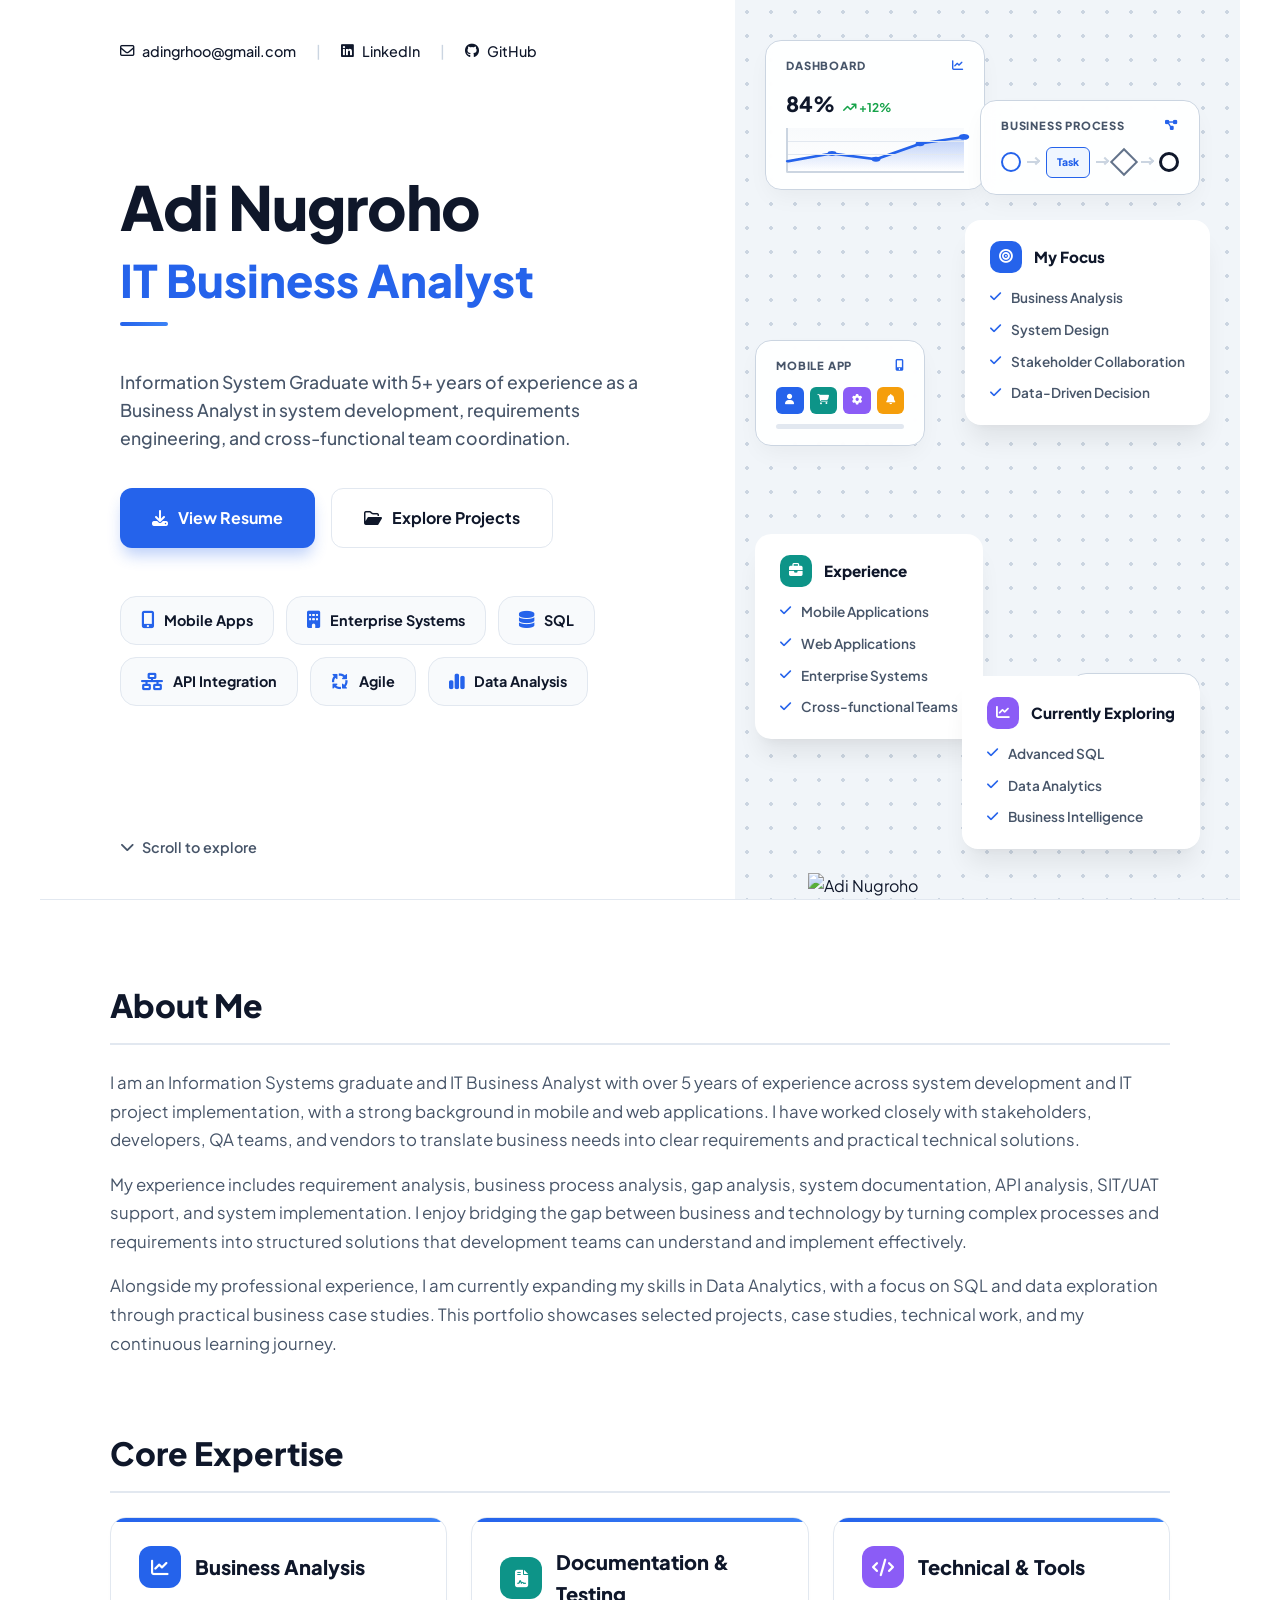
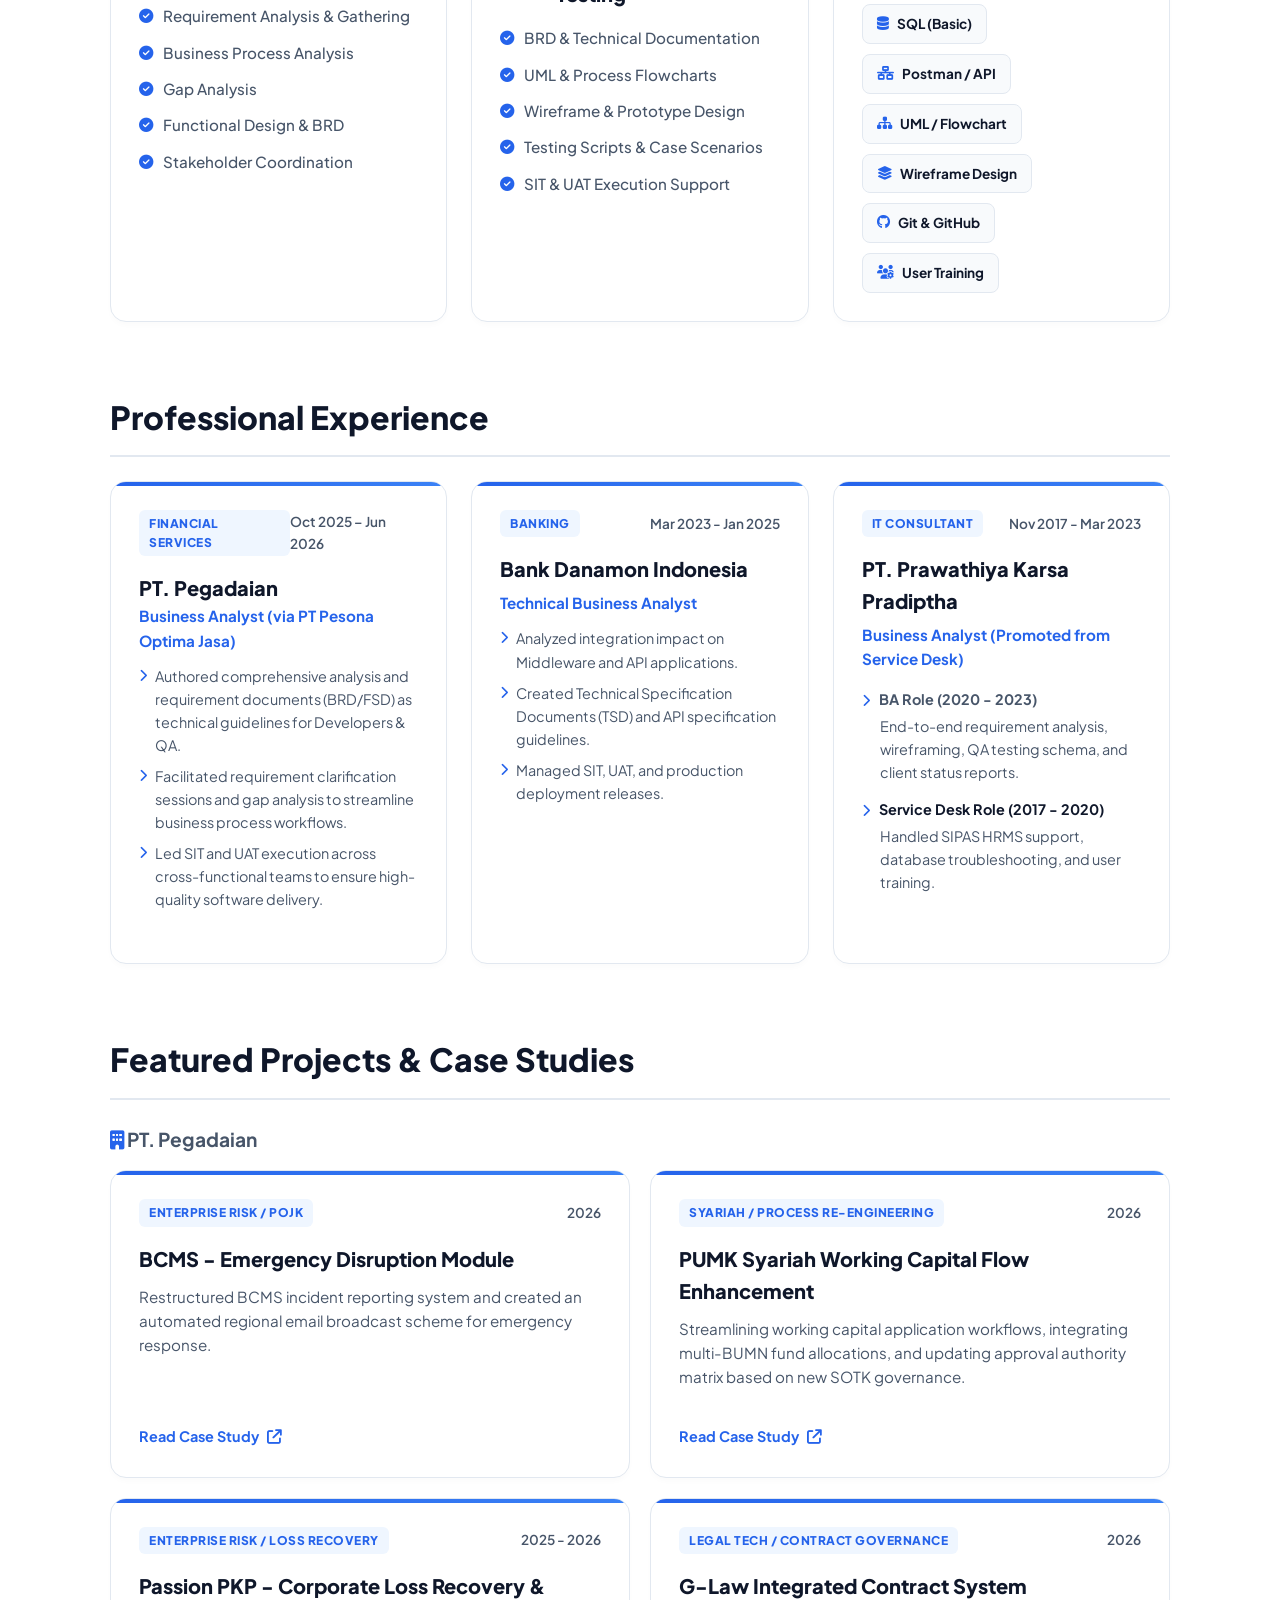
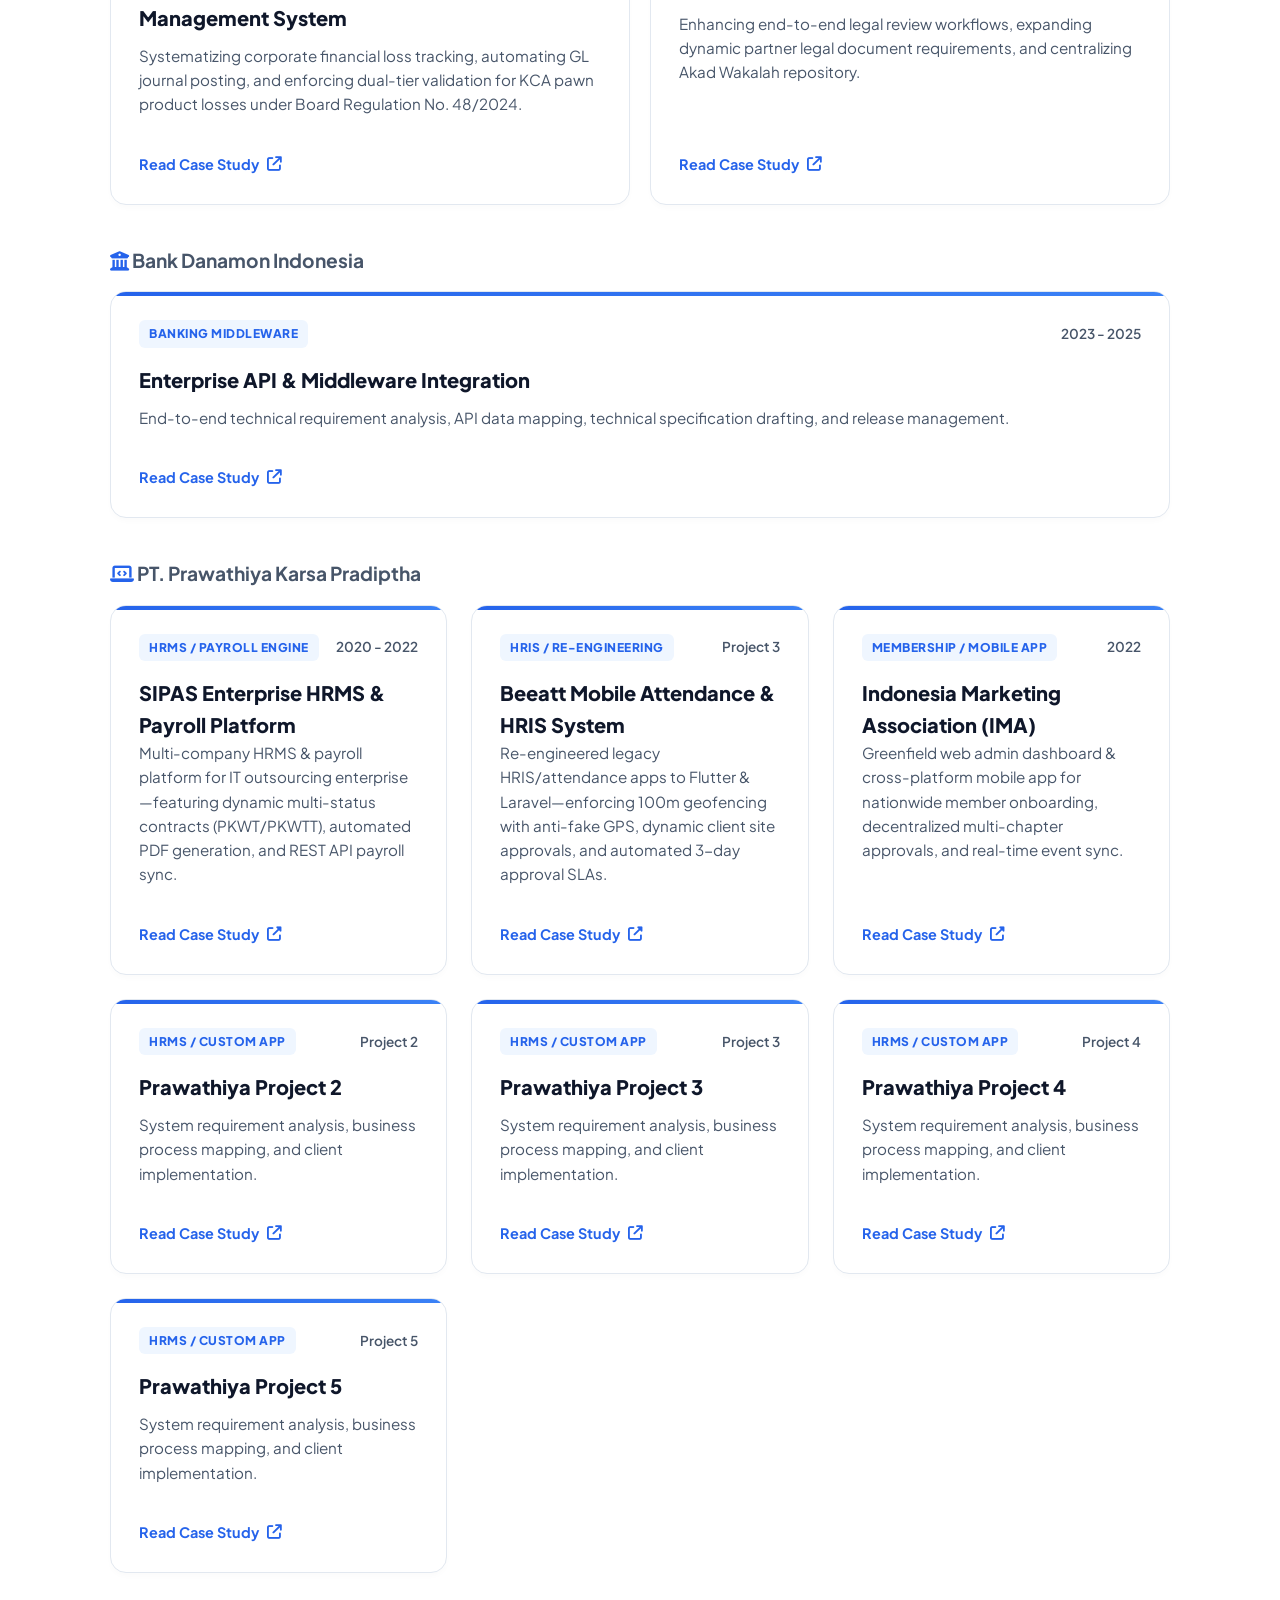
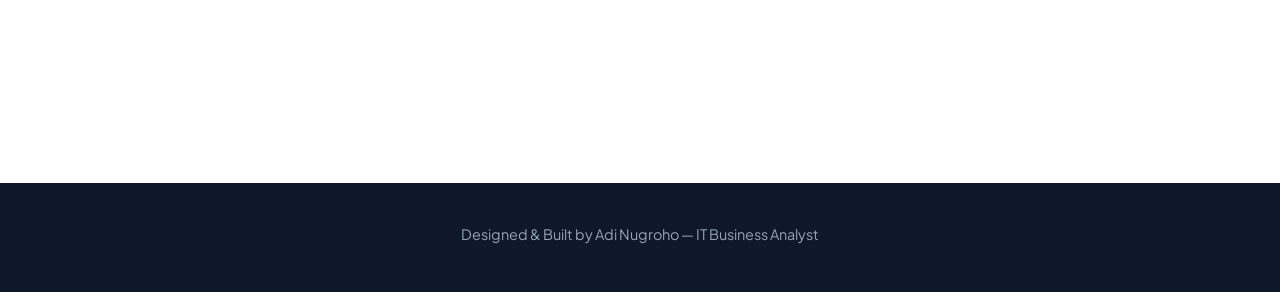
==== index.html @ fb9a923c "add project beatt, update tittle in project" ====
<!doctype html>
<html lang="en">
  <head>
    <meta charset="UTF-8" />
    <meta name="viewport" content="width=device-width, initial-scale=1.0" />
    <title>Adi Nugroho - IT Business Analyst Portfolio</title>

    <!-- Primary Meta Tags -->
    <meta name="title" content="Adi Nugroho - IT Business Analyst Portfolio" />
    <meta
      name="description"
      content="Information System Graduate with 5+ years of experience in system development, requirements engineering, API integration, and cross-functional team coordination."
    />

    <!-- Open Graph / WhatsApp / LinkedIn / Facebook -->
    <meta property="og:type" content="website" />
    <meta
      property="og:url"
      content="https://adingrhoo.github.io/adinugroho_portofolio/"
    />
    <meta
      property="og:title"
      content="Adi Nugroho - IT Business Analyst Portfolio"
    />
    <meta
      property="og:description"
      content="Explore my case studies in enterprise API integration, system requirements, and business process analysis."
    />
    <meta
      property="og:image"
      content="https://adingrhoo.github.io/adinugroho_portofolio/assets/img/banner/banner.jpg"
    />

    <!-- Twitter / X -->
    <meta property="twitter:card" content="summary_large_image" />
    <meta
      property="twitter:url"
      content="https://adingrhoo.github.io/adinugroho_portofolio/"
    />
    <meta
      property="twitter:title"
      content="Adi Nugroho - IT Business Analyst Portfolio"
    />
    <meta
      property="twitter:description"
      content="Explore my case studies in enterprise API integration, system requirements, and business process analysis."
    />
    <meta
      property="twitter:image"
      content="https://adingrhoo.github.io/adinugroho_portofolio/assets/img/banner/banner.jpg"
    />

    <!-- Google Fonts & Font Awesome -->
    <link rel="preconnect" href="https://fonts.googleapis.com" />
    <link rel="preconnect" href="https://fonts.gstatic.com" crossorigin />
    <link
      href="https://fonts.googleapis.com/css2?family=Plus+Jakarta+Sans:wght@400;500;600;700;800&display=swap"
      rel="stylesheet"
    />
    <link
      rel="stylesheet"
      href="https://cdnjs.cloudflare.com/ajax/libs/font-awesome/6.4.0/css/all.min.css"
    />

    <!-- PANGGIL FILE CSS TERPISAH -->
    <link rel="stylesheet" href="style.css" />
  </head>

  <body>
    <!-- HERO SECTION -->
    <section class="hero-section">
      <div class="hero-left">
        <div class="top-nav">
          <a href="mailto:adingrhoo@gmail.com"
            ><i class="fa-regular fa-envelope"></i> adingrhoo@gmail.com</a
          >
          <span class="divider">|</span>
          <a
            href="https://www.linkedin.com/in/adi-nugroho-b64b9316a/"
            target="_blank"
            rel="noopener noreferrer"
            ><i class="fa-brands fa-linkedin"></i> LinkedIn</a
          >
          <span class="divider">|</span>
          <a
            href="https://github.com/adingrhoo"
            target="_blank"
            rel="noopener noreferrer"
            ><i class="fa-brands fa-github"></i> GitHub</a
          >
        </div>

        <div class="hero-content">
          <h1 class="main-title">Adi Nugroho</h1>
          <div class="sub-title">IT Business Analyst</div>
          <p class="description">
            Information System Graduate with 5+ years of experience as a
            Business Analyst in system development, requirements engineering,
            and cross-functional team coordination.
          </p>

          <div class="cta-buttons">
            <a href="#" class="btn btn-primary"
              ><i class="fa-solid fa-download"></i> View Resume</a
            >
            <a href="#projects" class="btn btn-secondary"
              ><i class="fa-regular fa-folder-open"></i> Explore Projects</a
            >
          </div>

          <div class="skills-list">
            <div class="skill-item">
              <i class="fa-solid fa-mobile-screen-button"></i> Mobile Apps
            </div>
            <div class="skill-item">
              <i class="fa-solid fa-building"></i> Enterprise Systems
            </div>
            <div class="skill-item">
              <i class="fa-solid fa-database"></i> SQL
            </div>
            <div class="skill-item">
              <i class="fa-solid fa-network-wired"></i> API Integration
            </div>
            <div class="skill-item">
              <i class="fa-solid fa-arrows-spin"></i> Agile
            </div>
            <div class="skill-item">
              <i class="fa-solid fa-chart-simple"></i> Data Analysis
            </div>
          </div>
        </div>

        <div class="scroll-down">
          <i class="fa-solid fa-chevron-down"></i> Scroll to explore
        </div>
      </div>

      <div class="hero-right">
        <div class="bg-vector vec-dashboard">
          <div class="vec-title">
            <span>DASHBOARD</span
            ><i class="fa-solid fa-chart-line" style="color: #2563eb"></i>
          </div>
          <div class="dash-trend-box">
            <div class="dash-metric">
              <span class="dash-num">84%</span
              ><span class="dash-growth"
                ><i class="fa-solid fa-arrow-trend-up"></i> +12%</span
              >
            </div>
            <div class="chart-container">
              <div class="chart-grid-line" style="top: 30%"></div>
              <div class="chart-grid-line" style="top: 60%"></div>
              <svg
                class="dash-svg-chart"
                viewBox="0 0 100 40"
                preserveAspectRatio="none"
              >
                <defs>
                  <linearGradient id="chartGrad" x1="0" y1="0" x2="0" y2="1">
                    <stop offset="0%" stop-color="#2563eb" stop-opacity="0.3" />
                    <stop
                      offset="100%"
                      stop-color="#2563eb"
                      stop-opacity="0.0"
                    />
                  </linearGradient>
                </defs>
                <polygon
                  points="0,40 0,30 25,22 50,28 75,12 100,5 100,40"
                  fill="url(#chartGrad)"
                />
                <polyline
                  points="0,30 25,22 50,28 75,12 100,5"
                  fill="none"
                  stroke="#2563eb"
                  stroke-width="2.5"
                  stroke-linecap="round"
                  stroke-linejoin="round"
                />
                <circle cx="25" cy="22" r="2.5" fill="#2563eb" />
                <circle cx="50" cy="28" r="2.5" fill="#2563eb" />
                <circle cx="75" cy="12" r="2.5" fill="#2563eb" />
                <circle cx="100" cy="5" r="3" fill="#2563eb" />
              </svg>
            </div>
          </div>
        </div>

        <div class="bg-vector vec-process">
          <div class="vec-title">
            <span>BUSINESS PROCESS</span
            ><i class="fa-solid fa-diagram-project" style="color: #2563eb"></i>
          </div>
          <div class="bpmn-diagram">
            <div class="bpmn-node bpmn-start"></div>
            <div class="bpmn-arrow"></div>
            <div class="bpmn-node bpmn-task">Task</div>
            <div class="bpmn-arrow"></div>
            <div class="bpmn-node bpmn-gateway"></div>
            <div class="bpmn-arrow"></div>
            <div class="bpmn-node bpmn-end"></div>
          </div>
        </div>

        <div class="bg-vector vec-mobile">
          <div class="vec-title">
            <span>MOBILE APP</span
            ><i
              class="fa-solid fa-mobile-screen-button"
              style="color: #2563eb"
            ></i>
          </div>
          <div class="mobile-interface">
            <div class="app-grid">
              <div class="app-icon-item bg-app-1">
                <i class="fa-solid fa-user"></i>
              </div>
              <div class="app-icon-item bg-app-2">
                <i class="fa-solid fa-cart-shopping"></i>
              </div>
              <div class="app-icon-item bg-app-3">
                <i class="fa-solid fa-gear"></i>
              </div>
              <div class="app-icon-item bg-app-4">
                <i class="fa-solid fa-bell"></i>
              </div>
            </div>
            <div class="mobile-bar-sim"></div>
          </div>
        </div>

        <div class="bg-vector vec-api">
          <div class="vec-title">
            <span>API</span
            ><i class="fa-solid fa-code" style="color: #2563eb"></i>
          </div>
          <code style="font-size: 0.75rem; font-weight: 700; color: #2563eb"
            >&#123; status: 200 &#125;</code
          >
        </div>

        <img src="profile-hero.png" alt="Adi Nugroho" class="character-img" />

        <div class="floating-card card-focus">
          <div class="card-title-box">
            <div class="card-icon icon-blue">
              <i class="fa-solid fa-bullseye"></i>
            </div>
            My Focus
          </div>
          <ul>
            <li><i class="fa-solid fa-check"></i> Business Analysis</li>
            <li><i class="fa-solid fa-check"></i> System Design</li>
            <li><i class="fa-solid fa-check"></i> Stakeholder Collaboration</li>
            <li><i class="fa-solid fa-check"></i> Data-Driven Decision</li>
          </ul>
        </div>

        <div class="floating-card card-experience">
          <div class="card-title-box">
            <div class="card-icon icon-teal">
              <i class="fa-solid fa-briefcase"></i>
            </div>
            Experience
          </div>
          <ul>
            <li><i class="fa-solid fa-check"></i> Mobile Applications</li>
            <li><i class="fa-solid fa-check"></i> Web Applications</li>
            <li><i class="fa-solid fa-check"></i> Enterprise Systems</li>
            <li><i class="fa-solid fa-check"></i> Cross-functional Teams</li>
          </ul>
        </div>

        <div class="floating-card card-exploring">
          <div class="card-title-box">
            <div class="card-icon icon-purple">
              <i class="fa-solid fa-chart-line"></i>
            </div>
            Currently Exploring
          </div>
          <ul>
            <li><i class="fa-solid fa-check"></i> Advanced SQL</li>
            <li><i class="fa-solid fa-check"></i> Data Analytics</li>
            <li><i class="fa-solid fa-check"></i> Business Intelligence</li>
          </ul>
        </div>
      </div>
    </section>

    <!-- CONTAINER KONTEN PORTOFOLIO -->
    <div class="container">
      <!-- 1. ABOUT ME -->
      <section id="about">
        <h2>About Me</h2>
        <p>
          I am an Information Systems graduate and IT Business Analyst with over
          5 years of experience across system development and IT project
          implementation, with a strong background in mobile and web
          applications. I have worked closely with stakeholders, developers, QA
          teams, and vendors to translate business needs into clear requirements
          and practical technical solutions.
        </p>
        <p>
          My experience includes requirement analysis, business process
          analysis, gap analysis, system documentation, API analysis, SIT/UAT
          support, and system implementation. I enjoy bridging the gap between
          business and technology by turning complex processes and requirements
          into structured solutions that development teams can understand and
          implement effectively.
        </p>
        <p>
          Alongside my professional experience, I am currently expanding my
          skills in Data Analytics, with a focus on SQL and data exploration
          through practical business case studies. This portfolio showcases
          selected projects, case studies, technical work, and my continuous
          learning journey.
        </p>
      </section>

      <!-- 2. CORE EXPERTISE -->
      <section>
        <h2>Core Expertise</h2>
        <div class="grid">
          <div class="accent-card">
            <div class="expertise-header">
              <div class="expertise-icon icon-blue">
                <i class="fa-solid fa-chart-line"></i>
              </div>
              <h3>Business Analysis</h3>
            </div>
            <ul class="expertise-list">
              <li>
                <i class="fa-solid fa-circle-check"></i> Requirement Analysis &
                Gathering
              </li>
              <li>
                <i class="fa-solid fa-circle-check"></i> Business Process
                Analysis
              </li>
              <li><i class="fa-solid fa-circle-check"></i> Gap Analysis</li>
              <li>
                <i class="fa-solid fa-circle-check"></i> Functional Design & BRD
              </li>
              <li>
                <i class="fa-solid fa-circle-check"></i> Stakeholder
                Coordination
              </li>
            </ul>
          </div>

          <div class="accent-card">
            <div class="expertise-header">
              <div class="expertise-icon icon-teal">
                <i class="fa-solid fa-file-contract"></i>
              </div>
              <h3>Documentation & Testing</h3>
            </div>
            <ul class="expertise-list">
              <li>
                <i class="fa-solid fa-circle-check"></i> BRD & Technical
                Documentation
              </li>
              <li>
                <i class="fa-solid fa-circle-check"></i> UML & Process
                Flowcharts
              </li>
              <li>
                <i class="fa-solid fa-circle-check"></i> Wireframe & Prototype
                Design
              </li>
              <li>
                <i class="fa-solid fa-circle-check"></i> Testing Scripts & Case
                Scenarios
              </li>
              <li>
                <i class="fa-solid fa-circle-check"></i> SIT & UAT Execution
                Support
              </li>
            </ul>
          </div>

          <div class="accent-card">
            <div class="expertise-header">
              <div class="expertise-icon icon-purple">
                <i class="fa-solid fa-code"></i>
              </div>
              <h3>Technical & Tools</h3>
            </div>
            <div class="tools-tags">
              <span class="tool-tag"
                ><i class="fa-solid fa-database"></i> SQL (Basic)</span
              >
              <span class="tool-tag"
                ><i class="fa-solid fa-network-wired"></i> Postman / API</span
              >
              <span class="tool-tag"
                ><i class="fa-solid fa-sitemap"></i> UML / Flowchart</span
              >
              <span class="tool-tag"
                ><i class="fa-solid fa-layer-group"></i> Wireframe Design</span
              >
              <span class="tool-tag"
                ><i class="fa-brands fa-github"></i> Git & GitHub</span
              >
              <span class="tool-tag"
                ><i class="fa-solid fa-users-gear"></i> User Training</span
              >
            </div>
          </div>
        </div>
      </section>

      <!-- 3. PROFESSIONAL EXPERIENCE -->
      <section>
        <h2>Professional Experience</h2>
        <div class="grid">
          <div class="accent-card">
            <div class="card-top">
              <span class="card-tag">Financial Services</span>
              <span class="card-year">Oct 2025 – Jun 2026</span>
            </div>
            <h3>PT. Pegadaian</h3>
            <p
              style="
                color: var(--primary-blue);
                font-weight: 700;
                margin-bottom: 12px;
              "
            >
              Business Analyst (via PT Pesona Optima Jasa)
            </p>
            <ul class="experience-bullets">
              <li>
                <i class="fas fa-chevron-right"></i> Authored comprehensive
                analysis and requirement documents (BRD/FSD) as technical
                guidelines for Developers & QA.
              </li>
              <li>
                <i class="fas fa-chevron-right"></i> Facilitated requirement
                clarification sessions and gap analysis to streamline business
                process workflows.
              </li>
              <li>
                <i class="fas fa-chevron-right"></i> Led SIT and UAT execution
                across cross-functional teams to ensure high-quality software
                delivery.
              </li>
            </ul>
          </div>

          <div class="accent-card">
            <div>
              <div class="card-top">
                <span class="card-tag">Banking</span>
                <span class="card-year">Mar 2023 - Jan 2025</span>
              </div>
              <h3 style="margin-bottom: 6px">Bank Danamon Indonesia</h3>
              <p
                style="
                  font-weight: 700;
                  color: var(--primary-blue);
                  margin-bottom: 12px;
                "
              >
                Technical Business Analyst
              </p>
              <ul class="experience-bullets">
                <li>
                  <i class="fa-solid fa-chevron-right"></i> Analyzed integration
                  impact on Middleware and API applications.
                </li>
                <li>
                  <i class="fa-solid fa-chevron-right"></i> Created Technical
                  Specification Documents (TSD) and API specification
                  guidelines.
                </li>
                <li>
                  <i class="fa-solid fa-chevron-right"></i> Managed SIT, UAT,
                  and production deployment releases.
                </li>
              </ul>
            </div>
          </div>

          <div class="accent-card">
            <div class="card-top">
              <span class="card-tag">IT Consultant</span>
              <span class="card-year">Nov 2017 - Mar 2023</span>
            </div>
            <h3 style="margin-bottom: 6px">PT. Prawathiya Karsa Pradiptha</h3>
            <p
              style="
                font-weight: 700;
                color: var(--primary-blue);
                margin-bottom: 16px;
              "
            >
              Business Analyst (Promoted from Service Desk)
            </p>

            <div style="display: flex; flex-direction: column; gap: 14px">
              <div>
                <p
                  style="
                    font-weight: 700;ß
                    color: var(--text-dark);
                    margin-bottom: 4px;
                    font-size: 0.9rem;
                  "
                >
                  <i
                    class="fa-solid fa-chevron-right"
                    style="
                      color: var(--primary-blue);
                      font-size: 0.8rem;
                      margin-right: 6px;
                    "
                  ></i>
                  BA Role (2020 - 2023)
                </p>
                <p
                  style="
                    font-size: 0.9rem;
                    color: var(--text-muted);
                    padding-left: 18px;
                    margin-bottom: 0;
                  "
                >
                  End-to-end requirement analysis, wireframing, QA testing
                  schema, and client status reports.
                </p>
              </div>

              <div>
                <p
                  style="
                    font-weight: 700;
                    color: var(--text-dark);
                    margin-bottom: 4px;
                    font-size: 0.9rem;
                  "
                >
                  <i
                    class="fa-solid fa-chevron-right"
                    style="
                      color: var(--primary-blue);
                      font-size: 0.8rem;
                      margin-right: 6px;
                    "
                  ></i>
                  Service Desk Role (2017 - 2020)
                </p>
                <p
                  style="
                    font-size: 0.9rem;
                    color: var(--text-muted);
                    padding-left: 18px;
                    margin-bottom: 0;
                  "
                >
                  Handled SIPAS HRMS support, database troubleshooting, and user
                  training.
                </p>
              </div>
            </div>
          </div>
        </div>
      </section>

      <!-- 4. FEATURED PROJECTS -->
      <section id="projects">
        <h2>Featured Projects & Case Studies</h2>
        <!-- PT PEGADAIAN -->
        <h3
          style="
            font-size: 1.2rem;
            color: var(--text-muted);
            margin-bottom: 16px;
            margin-top: 10px;
          "
        >
          <i
            class="fa-solid fa-building"
            style="color: var(--primary-blue)"
          ></i>
          PT. Pegadaian
        </h3>

        <div
          class="grid grid-2-col"
          style="
            display: grid;
            grid-template-columns: repeat(2, 1fr);
            gap: 20px;
            margin-bottom: 40px;
          "
        >
          <!-- Card 1: BCMS -->
          <div class="accent-card">
            <div>
              <div class="card-top">
                <span class="card-tag">Enterprise Risk / POJK</span>
                <span class="card-year">2026</span>
              </div>
              <h3 style="margin-bottom: 10px">
                BCMS - Emergency Disruption Module
              </h3>
              <p>
                Restructured BCMS incident reporting system and created an
                automated regional email broadcast scheme for emergency
                response.
              </p>
            </div>
            <a
              href="projects/pegadaian-bcms.html"
              target="_blank"
              rel="noopener noreferrer"
              class="card-link"
            >
              Read Case Study
              <i class="fa-solid fa-arrow-up-right-from-square"></i>
            </a>
          </div>

          <!-- Card 2: PUMK Syariah -->
          <div class="accent-card">
            <div>
              <div class="card-top">
                <span class="card-tag">Syariah / Process Re-Engineering</span>
                <span class="card-year">2026</span>
              </div>
              <h3 style="margin-bottom: 10px">
                PUMK Syariah Working Capital Flow Enhancement
              </h3>
              <p>
                Streamlining working capital application workflows, integrating
                multi-BUMN fund allocations, and updating approval authority
                matrix based on new SOTK governance.
              </p>
            </div>
            <a
              href="projects/pegadaian-pumk-syariah.html"
              target="_blank"
              rel="noopener noreferrer"
              class="card-link"
            >
              Read Case Study
              <i class="fa-solid fa-arrow-up-right-from-square"></i>
            </a>
          </div>

          <!-- Card 3: Passion PKP -->
          <div class="accent-card">
            <div>
              <div class="card-top">
                <span class="card-tag">Enterprise Risk / Loss Recovery</span>
                <span class="card-year">2025 - 2026</span>
              </div>
              <h3 style="margin-bottom: 10px">
                Passion PKP - Corporate Loss Recovery & Management System
              </h3>
              <p>
                Systematizing corporate financial loss tracking, automating GL
                journal posting, and enforcing dual-tier validation for KCA pawn
                product losses under Board Regulation No. 48/2024.
              </p>
            </div>
            <a
              href="projects/pegadaian-pkp.html"
              target="_blank"
              rel="noopener noreferrer"
              class="card-link"
            >
              Read Case Study
              <i class="fa-solid fa-arrow-up-right-from-square"></i>
            </a>
          </div>

          <!-- Card 4: G-Law Contract System -->
          <div class="accent-card">
            <div>
              <div class="card-top">
                <span class="card-tag">Legal Tech / Contract Governance</span>
                <span class="card-year">2026</span>
              </div>
              <h3 style="margin-bottom: 10px">
                G-Law Integrated Contract System
              </h3>
              <p>
                Enhancing end-to-end legal review workflows, expanding dynamic
                partner legal document requirements, and centralizing Akad
                Wakalah repository.
              </p>
            </div>
            <a
              href="projects/pegadaian-glaw.html"
              target="_blank"
              rel="noopener noreferrer"
              class="card-link"
            >
              Read Case Study
              <i class="fa-solid fa-arrow-up-right-from-square"></i>
            </a>
          </div>
        </div>

        <!-- BANK DANAMON -->
        <h3
          style="
            font-size: 1.2rem;
            color: var(--text-muted);
            margin-bottom: 16px;
          "
        >
          <i
            class="fa-solid fa-building-columns"
            style="color: var(--primary-blue)"
          ></i>
          Bank Danamon Indonesia
        </h3>
        <div class="grid" style="margin-bottom: 40px">
          <div class="accent-card">
            <div>
              <div class="card-top">
                <span class="card-tag">Banking Middleware</span>
                <span class="card-year">2023 - 2025</span>
              </div>
              <h3 style="margin-bottom: 10px">
                Enterprise API & Middleware Integration
              </h3>
              <p>
                End-to-end technical requirement analysis, API data mapping,
                technical specification drafting, and release management.
              </p>
            </div>
            <a
              href="projects/danamon-api-integration.html"
              target="_blank"
              rel="noopener noreferrer"
              class="card-link"
            >
              Read Case Study
              <i class="fa-solid fa-arrow-up-right-from-square"></i>
            </a>
          </div>
        </div>

        <!-- PT PRAWATHIYA KARSA PRADIPTHA -->
        <h3
          style="
            font-size: 1.2rem;
            color: var(--text-muted);
            margin-bottom: 16px;
          "
        >
          <i
            class="fa-solid fa-laptop-code"
            style="color: var(--primary-blue)"
          ></i>
          PT. Prawathiya Karsa Pradiptha
        </h3>
        <div class="grid">
          <!-- Project 2: SIPAS HRMS -->
          <div class="accent-card">
            <div class="card-top">
              <span class="card-tag">HRMS / PAYROLL ENGINE</span>
              <span class="card-year">2020 - 2022</span>
            </div>
            <h3>SIPAS Enterprise HRMS & Payroll Platform</h3>
            <p>
              Multi-company HRMS & payroll platform for IT outsourcing
              enterprise—featuring dynamic multi-status contracts (PKWT/PKWTT),
              automated PDF generation, and REST API payroll sync.
            </p>
            <a href="projects/prawathiya-sipas.html" class="card-link"
              >Read Case Study <i class="fas fa-external-link-alt"></i
            ></a>
          </div>

          <!-- Project 3: Beeatt HRIS -->
          <div class="accent-card">
            <div class="card-top">
              <span class="card-tag">HRIS / RE-ENGINEERING</span>
              <span class="card-year">Project 3</span>
            </div>
            <h3>Beeatt Mobile Attendance & HRIS System</h3>
            <p>
              Re-engineered legacy HRIS/attendance apps to Flutter &
              Laravel—enforcing 100m geofencing with anti-fake GPS, dynamic
              client site approvals, and automated 3-day approval SLAs.
            </p>
            <a href="projects/prawathiya-beeatt.html" class="card-link"
              >Read Case Study <i class="fas fa-external-link-alt"></i
            ></a>
          </div>

          <!-- Project 1: IMA -->
          <div class="accent-card">
            <div class="card-top">
              <span class="card-tag">MEMBERSHIP / MOBILE APP</span>
              <span class="card-year">2022</span>
            </div>
            <h3>Indonesia Marketing Association (IMA)</h3>
            <p>
              Greenfield web admin dashboard & cross-platform mobile app for
              nationwide member onboarding, decentralized multi-chapter
              approvals, and real-time event sync.
            </p>
            <a href="projects/prawathiya-ima.html" class="card-link"
              >Read Case Study <i class="fas fa-external-link-alt"></i
            ></a>
          </div>

          <div class="accent-card">
            <div>
              <div class="card-top">
                <span class="card-tag">HRMS / Custom App</span
                ><span class="card-year">Project 2</span>
              </div>
              <h3 style="margin-bottom: 10px">Prawathiya Project 2</h3>
              <p>
                System requirement analysis, business process mapping, and
                client implementation.
              </p>
            </div>
            <a
              href="projects/prawathiya-project-2.html"
              target="_blank"
              rel="noopener noreferrer"
              class="card-link"
              >Read Case Study
              <i class="fa-solid fa-arrow-up-right-from-square"></i
            ></a>
          </div>

          <div class="accent-card">
            <div>
              <div class="card-top">
                <span class="card-tag">HRMS / Custom App</span
                ><span class="card-year">Project 3</span>
              </div>
              <h3 style="margin-bottom: 10px">Prawathiya Project 3</h3>
              <p>
                System requirement analysis, business process mapping, and
                client implementation.
              </p>
            </div>
            <a
              href="projects/prawathiya-project-3.html"
              target="_blank"
              rel="noopener noreferrer"
              class="card-link"
              >Read Case Study
              <i class="fa-solid fa-arrow-up-right-from-square"></i
            ></a>
          </div>

          <div class="accent-card">
            <div>
              <div class="card-top">
                <span class="card-tag">HRMS / Custom App</span
                ><span class="card-year">Project 4</span>
              </div>
              <h3 style="margin-bottom: 10px">Prawathiya Project 4</h3>
              <p>
                System requirement analysis, business process mapping, and
                client implementation.
              </p>
            </div>
            <a
              href="projects/prawathiya-project-4.html"
              target="_blank"
              rel="noopener noreferrer"
              class="card-link"
              >Read Case Study
              <i class="fa-solid fa-arrow-up-right-from-square"></i
            ></a>
          </div>

          <div class="accent-card">
            <div>
              <div class="card-top">
                <span class="card-tag">HRMS / Custom App</span
                ><span class="card-year">Project 5</span>
              </div>
              <h3 style="margin-bottom: 10px">Prawathiya Project 5</h3>
              <p>
                System requirement analysis, business process mapping, and
                client implementation.
              </p>
            </div>
            <a
              href="projects/prawathiya-project-5.html"
              target="_blank"
              rel="noopener noreferrer"
              class="card-link"
              >Read Case Study
              <i class="fa-solid fa-arrow-up-right-from-square"></i
            ></a>
          </div>
        </div>
      </section>
    </div>

    <footer>
      <p>Designed & Built by Adi Nugroho — IT Business Analyst</p>
    </footer>
  </body>
</html>
---- style.css ----
/* ===========================
   RESET & GLOBAL VARIABLES
=========================== */
:root {
    --primary-blue: #2563eb;
    --hover-blue: #1d4ed8;
    --text-dark: #0f172a;
    --text-muted: #475569;
    --bg-light: #f8fafc;
    --badge-bg: #eff6ff;
    --border-color: #e2e8f0;
    --card-shadow: 0 20px 25px -5px rgba(0, 0, 0, 0.07), 0 8px 10px -6px rgba(0, 0, 0, 0.04);
    --gradient-accent: linear-gradient(90deg, #2563eb 0%, #3b82f6 100%);
}

* {
    box-sizing: border-box;
    margin: 0;
    padding: 0;
}

html, body {
    width: 100%;
    min-height: 100%;
    background-color: #ffffff;
    color: var(--text-dark);
    font-family: 'Plus Jakarta Sans', sans-serif;
    line-height: 1.6;
    overflow-x: hidden;
    overflow-y: auto;
}

/* HERO SECTION (Kunci Max-Width agar tidak melar di monitor besar) */
.hero-section {
    display: flex;
    min-height: 100vh;
    max-width: 1200px;
    margin: 0 auto;
    width: 100%;
    border-bottom: 1px solid var(--border-color);
    position: relative;
}

.hero-left {
    flex: 1.1;
    padding: 40px 60px 40px 80px;
    display: flex;
    flex-direction: column;
    justify-content: space-between;
}

.top-nav {
    display: flex;
    align-items: center;
    gap: 20px;
    font-size: 0.9rem;
    color: var(--text-muted);
    font-weight: 500;
}

.top-nav a {
    color: var(--text-dark);
    text-decoration: none;
    display: flex;
    align-items: center;
    gap: 8px;
    transition: color 0.2s;
}

.top-nav a:hover { color: var(--primary-blue); }
.top-nav .divider { color: #cbd5e1; }

.hero-content { max-width: 580px; margin: 40px 0; }

.role-badge {
    display: inline-flex;
    align-items: center;
    gap: 8px;
    background-color: var(--badge-bg);
    color: var(--primary-blue);
    padding: 8px 16px;
    border-radius: 999px;
    font-size: 0.75rem;
    font-weight: 800;
    letter-spacing: 0.8px;
    margin-bottom: 24px;
}

.role-badge .dot {
    width: 8px;
    height: 8px;
    background-color: var(--primary-blue);
    border-radius: 50%;
}

.main-title {
    font-size: 3.8rem;
    font-weight: 800;
    line-height: 1.1;
    color: var(--text-dark);
    letter-spacing: -1px;
    margin-bottom: 4px;
}

.sub-title {
    font-size: 2.8rem;
    font-weight: 800;
    color: var(--primary-blue);
    margin-bottom: 24px;
    position: relative;
    display: inline-block;
}

.sub-title::after {
    content: '';
    position: absolute;
    left: 0;
    bottom: -10px;
    width: 48px;
    height: 4px;
    background: var(--gradient-accent);
    border-radius: 2px;
}

.description {
    font-size: 1.1rem;
    color: var(--text-muted);
    line-height: 1.6;
    margin-top: 28px;
    margin-bottom: 36px;
    font-weight: 500;
}

.cta-buttons { display: flex; gap: 16px; margin-bottom: 48px; }

.btn {
    display: inline-flex;
    align-items: center;
    gap: 10px;
    padding: 16px 32px;
    border-radius: 12px;
    font-weight: 700;
    font-size: 1rem;
    text-decoration: none;
    transition: all 0.2s;
    cursor: pointer;
}

.btn-primary {
    background-color: var(--primary-blue);
    color: white;
    border: none;
    box-shadow: 0 10px 15px -3px rgba(37, 99, 235, 0.3);
}

.btn-primary:hover {
    background-color: var(--hover-blue);
    transform: translateY(-2px);
}

.btn-secondary {
    background-color: white;
    color: var(--text-dark);
    border: 1.5px solid var(--border-color);
}

.btn-secondary:hover {
    background-color: var(--bg-light);
    transform: translateY(-2px);
}

.skills-list { display: flex; gap: 12px; flex-wrap: wrap; }

.skill-item {
    display: flex;
    align-items: center;
    gap: 10px;
    background-color: var(--bg-light);
    border: 1px solid var(--border-color);
    padding: 12px 20px;
    border-radius: 16px;
    font-size: 0.9rem;
    font-weight: 700;
    color: var(--text-dark);
}

.skill-item i { color: var(--primary-blue); font-size: 1.1rem; }

.scroll-down {
    display: flex;
    align-items: center;
    gap: 8px;
    color: var(--text-muted);
    font-size: 0.9rem;
    font-weight: 600;
    margin-top: 20px;
}

/* HERO RIGHT VISUALS */
.hero-right {
    flex: 1;
    background-color: #f1f5f9;
    background-image: radial-gradient(#cbd5e1 2px, transparent 2px);
    background-size: 24px 24px;
    position: relative;
    display: flex;
    align-items: flex-end;
    justify-content: center;
    overflow: hidden;
    min-height: 550px;
}

.bg-vector {
    position: absolute;
    border: 1.5px solid #cbd5e1;
    background-color: rgba(255, 255, 255, 0.92);
    backdrop-filter: blur(8px);
    border-radius: 16px;
    padding: 16px 20px;
    color: #64748b;
    box-shadow: 0 10px 25px -5px rgba(0, 0, 0, 0.05);
    z-index: 1;
}

.vec-title {
    font-size: 0.7rem;
    font-weight: 800;
    letter-spacing: 0.8px;
    color: #475569;
    margin-bottom: 12px;
    text-transform: uppercase;
    display: flex;
    align-items: center;
    justify-content: space-between;
}

.vec-dashboard { top: 40px; left: 30px; width: 220px; }
.dash-trend-box { display: flex; flex-direction: column; gap: 8px; }
.dash-metric { display: flex; align-items: baseline; gap: 8px; }
.dash-num { font-size: 1.3rem; font-weight: 800; color: var(--text-dark); }
.dash-growth { font-size: 0.75rem; font-weight: 700; color: #16a34a; }

.chart-container {
    position: relative;
    width: 100%;
    height: 45px;
    background: linear-gradient(to bottom, #f8fafc, #ffffff);
    border-left: 2px solid #cbd5e1;
    border-bottom: 2px solid #cbd5e1;
    border-radius: 0 0 0 2px;
    padding-top: 4px;
}

.chart-grid-line {
    position: absolute;
    width: 100%;
    height: 1px;
    background-color: #e2e8f0;
}

.dash-svg-chart { width: 100%; height: 100%; overflow: visible; }

.vec-process { top: 100px; right: 40px; width: 220px; }
.bpmn-diagram { display: flex; align-items: center; justify-content: space-between; gap: 6px; margin-top: 4px; }
.bpmn-node { display: flex; align-items: center; justify-content: center; }
.bpmn-start { width: 20px; height: 20px; border-radius: 50%; border: 2px solid var(--primary-blue); background: #ffffff; }
.bpmn-task { padding: 6px 10px; background: var(--badge-bg); border: 1px solid var(--primary-blue); border-radius: 6px; font-size: 0.65rem; font-weight: 800; color: var(--primary-blue); }
.bpmn-gateway { width: 20px; height: 20px; background: #ffffff; border: 2px solid #64748b; transform: rotate(45deg); }
.bpmn-end { width: 20px; height: 20px; border-radius: 50%; border: 3.5px solid #0f172a; background: #ffffff; }
.bpmn-arrow { width: 12px; height: 2px; background: #cbd5e1; position: relative; }
.bpmn-arrow::after { content: ''; position: absolute; right: 0; top: -3px; border: solid #cbd5e1; border-width: 0 2px 2px 0; display: inline-block; padding: 2px; transform: rotate(-45deg); }

.vec-mobile { top: 340px; left: 20px; width: 170px; }
.mobile-interface { display: flex; flex-direction: column; gap: 10px; }
.app-grid { display: grid; grid-template-columns: repeat(4, 1fr); gap: 6px; }
.app-icon-item { aspect-ratio: 1; border-radius: 6px; display: flex; align-items: center; justify-content: center; font-size: 0.65rem; color: white; }
.bg-app-1 { background-color: #2563eb; }
.bg-app-2 { background-color: #0d9488; }
.bg-app-3 { background-color: #8b5cf6; }
.bg-app-4 { background-color: #f59e0b; }
.mobile-bar-sim { height: 5px; width: 100%; background: #e2e8f0; border-radius: 3px; }

.vec-api { bottom: 110px; right: 40px; width: 130px; }

.character-img {
    max-height: 80vh;
    max-width: 360px;
    width: 100%;
    height: auto;
    object-fit: contain;
    z-index: 2;
    position: relative;
    margin: 0 auto;
    display: block;
}

.floating-card {
    position: absolute;
    background: #ffffff;
    padding: 20px 24px;
    border-radius: 16px;
    box-shadow: var(--card-shadow);
    border: 1px solid rgba(255, 255, 255, 0.8);
    z-index: 3;
    min-width: 220px;
}

.card-title-box {
    display: flex;
    align-items: center;
    gap: 12px;
    margin-bottom: 14px;
    font-weight: 800;
    font-size: 0.95rem;
    color: var(--text-dark);
}

.card-icon {
    width: 32px;
    height: 32px;
    border-radius: 10px;
    display: flex;
    align-items: center;
    justify-content: center;
    color: white;
    font-size: 0.85rem;
}

.icon-blue { background-color: #2563eb; }
.icon-teal { background-color: #0d9488; }
.icon-purple { background-color: #8b5cf6; }

.floating-card ul { list-style: none; }
.floating-card ul li {
    font-size: 0.85rem;
    color: var(--text-muted);
    margin-bottom: 10px;
    display: flex;
    align-items: center;
    gap: 10px;
    font-weight: 600;
}
.floating-card ul li:last-child { margin-bottom: 0; }
.floating-card ul li i { color: var(--primary-blue); font-size: 0.8rem; }

.card-focus { top: 220px; right: 30px; }
.card-experience { bottom: 160px; left: 20px; }
.card-exploring { bottom: 50px; right: 40px; }

/* CONTAINER & CARDS */
.container {
    max-width: 1100px;
    margin: 0 auto;
    padding: 80px 20px;
}

section { margin-bottom: 70px; }
section h2 {
    font-size: 2rem;
    font-weight: 800;
    margin-bottom: 24px;
    color: var(--text-dark);
    border-bottom: 2px solid var(--border-color);
    padding-bottom: 12px;
}

#about p {
    color: var(--text-muted);
    margin-bottom: 16px;
    font-size: 1.05rem;
    line-height: 1.7;
}

.grid {
    display: grid;
    grid-template-columns: repeat(auto-fit, minmax(320px, 1fr));
    gap: 24px;
}

.accent-card {
    background-color: #ffffff;
    border-radius: 16px;
    padding: 28px;
    border: 1px solid var(--border-color);
    box-shadow: 0 4px 6px -1px rgba(0, 0, 0, 0.02);
    transition: transform 0.25s, box-shadow 0.25s, border-color 0.25s;
    position: relative;
    overflow: hidden;
    display: flex;
    flex-direction: column;
    justify-content: flex-start;
}

.accent-card::before {
    content: '';
    position: absolute;
    top: 0;
    left: 0;
    width: 100%;
    height: 4px;
    background: var(--gradient-accent);
}

.accent-card:hover {
    transform: translateY(-4px);
    box-shadow: var(--card-shadow);
    border-color: #cbd5e1;
}

.card-top {
    display: flex;
    align-items: center;
    justify-content: space-between;
    margin-bottom: 16px;
}

.card-tag {
    font-size: 0.75rem;
    font-weight: 800;
    color: var(--primary-blue);
    background-color: var(--badge-bg);
    padding: 4px 10px;
    border-radius: 6px;
    text-transform: uppercase;
    letter-spacing: 0.5px;
}

.card-year {
    font-size: 0.85rem;
    color: var(--text-muted);
    font-weight: 600;
}

.accent-card h3 {
    font-size: 1.25rem;
    font-weight: 800;
    color: var(--text-dark);
    margin-bottom: 0;
}

.accent-card p {
    color: var(--text-muted);
    font-size: 0.95rem;
    margin-bottom: 20px;
    line-height: 1.6;
}

.experience-bullets {
    list-style: none;
    padding: 0;
    margin-bottom: 16px;
}

.experience-bullets li {
    font-size: 0.9rem;
    color: var(--text-muted);
    margin-bottom: 8px;
    display: flex;
    align-items: flex-start;
    gap: 8px;
}

.experience-bullets li i {
    color: var(--primary-blue);
    font-size: 0.8rem;
    margin-top: 5px;
}

.card-link {
    display: inline-flex;
    align-items: center;
    gap: 8px;
    font-size: 0.9rem;
    font-weight: 700;
    color: var(--primary-blue);
    text-decoration: none;
    transition: gap 0.2s;
    margin-top: auto;
    padding-top: 16px;
}

.card-link:hover {
    gap: 12px;
    color: var(--hover-blue);
}

.expertise-header {
    display: flex;
    align-items: center;
    gap: 14px;
    margin-bottom: 16px;
}

.expertise-icon {
    width: 42px;
    height: 42px;
    border-radius: 12px;
    display: flex;
    align-items: center;
    justify-content: center;
    font-size: 1.1rem;
    color: white;
    flex-shrink: 0;
}

.expertise-list {
    list-style: none;
    padding-left: 0;
    margin: 0;
}

.expertise-list li {
    font-size: 0.95rem;
    color: var(--text-muted);
    margin-bottom: 12px;
    display: flex;
    align-items: center;
    gap: 10px;
    font-weight: 500;
}

.expertise-list li:last-child { margin-bottom: 0; }
.expertise-list li i { color: var(--primary-blue); font-size: 0.9rem; }

.tools-tags { display: flex; flex-wrap: wrap; gap: 10px; margin-top: 0px; }

.tool-tag {
    background-color: var(--bg-light);
    border: 1px solid var(--border-color);
    padding: 8px 14px;
    border-radius: 8px;
    font-size: 0.85rem;
    font-weight: 700;
    color: var(--text-dark);
    display: inline-flex;
    align-items: center;
    gap: 8px;
    transition: all 0.2s;
}

.tool-tag:hover {
    background-color: var(--badge-bg);
    color: var(--primary-blue);
    border-color: var(--primary-blue);
}

.tool-tag i { color: var(--primary-blue); }

footer {
    background-color: var(--text-dark);
    color: #94a3b8;
    text-align: center;
    padding: 40px 20px;
    margin-top: 60px;
    font-size: 0.9rem;
    width: 100%;
}

footer p { margin-bottom: 6px; }

/* ==========================================
   RESPONSIVE DESIGN (TABLET & MOBILE)
   ========================================== */

/* Tablet / iPad (< 1024px) */
@media (max-width: 1024px) {
    .hero-section {
        flex-direction: column !important;
        min-height: auto !important;
        padding: 32px 0 !important;
    }

    .hero-left {
        padding: 32px 24px !important;
        width: 100% !important;
    }

    .hero-right {
        width: 100% !important;
        min-height: auto !important;
        padding: 32px 24px !important;
        display: flex;
        flex-direction: column;
        align-items: center;
        gap: 20px;
    }

    /* Sembunyikan elemen vektor hiasan di HP/Tablet agar tidak mengacak layar */
    .hero-right .bg-vector {
        display: none !important;
    }

    .character-img {
        max-height: 280px !important;
        position: relative !important;
        z-index: 2;
    }

    /* Kartu melayang ditata vertikal di bawah foto */
    .floating-card {
        position: relative !important;
        top: auto !important;
        bottom: auto !important;
        left: auto !important;
        right: auto !important;
        width: 100% !important;
        max-width: 450px !important;
        margin: 0 !important;
    }
}

/* Mobile HP (< 768px) */
@media (max-width: 768px) {
    .top-nav {
        flex-wrap: wrap;
        gap: 8px 12px;
        font-size: 0.8rem;
    }

    .top-nav .divider {
        display: none;
    }

    .main-title {
        font-size: 2.8rem;
    }

    .sub-title {
        font-size: 2rem;
    }

    .cta-buttons {
        flex-direction: column;
        gap: 12px;
    }

    .btn {
        width: 100%;
        justify-content: center;
    }

    .skills-list {
        gap: 8px;
    }

    .skill-item {
        padding: 10px 14px;
        font-size: 0.85rem;
    }

    .container {
        padding: 40px 16px;
    }

    section h2 {
        font-size: 1.6rem;
    }
}
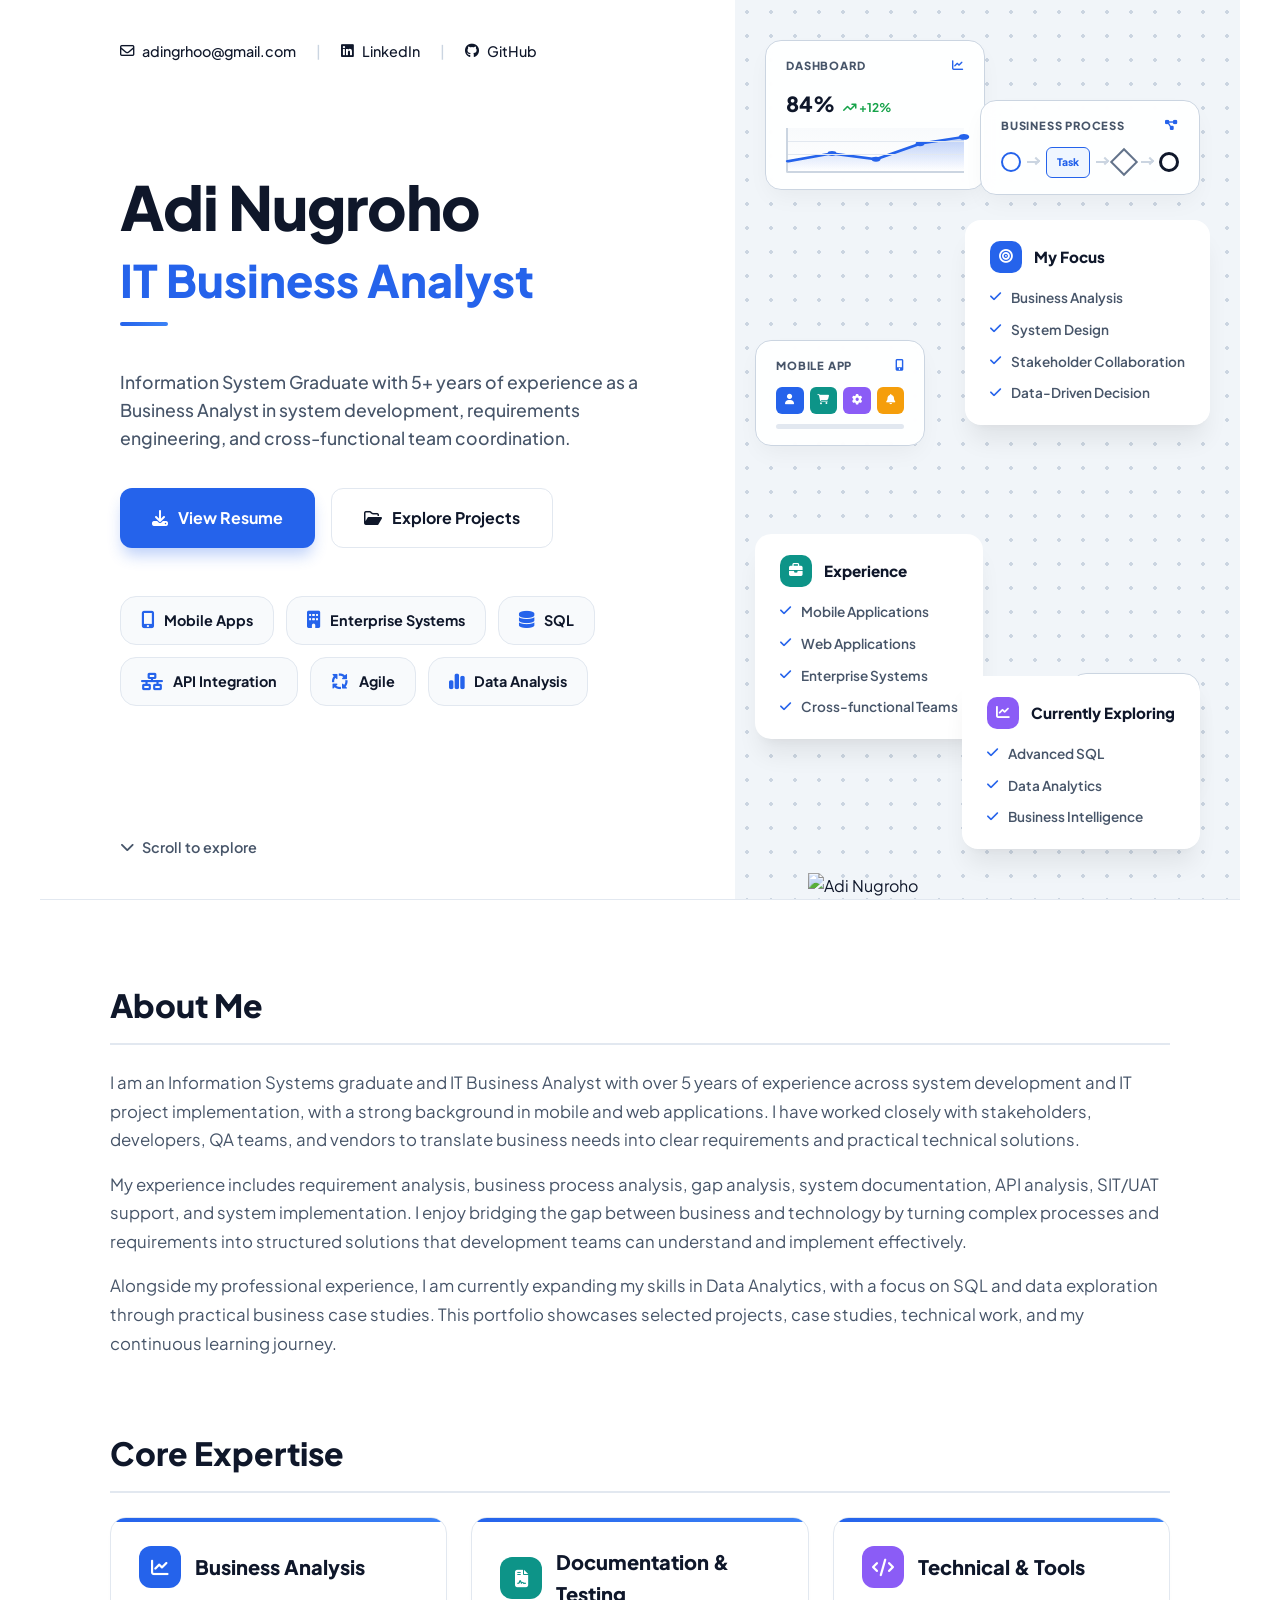
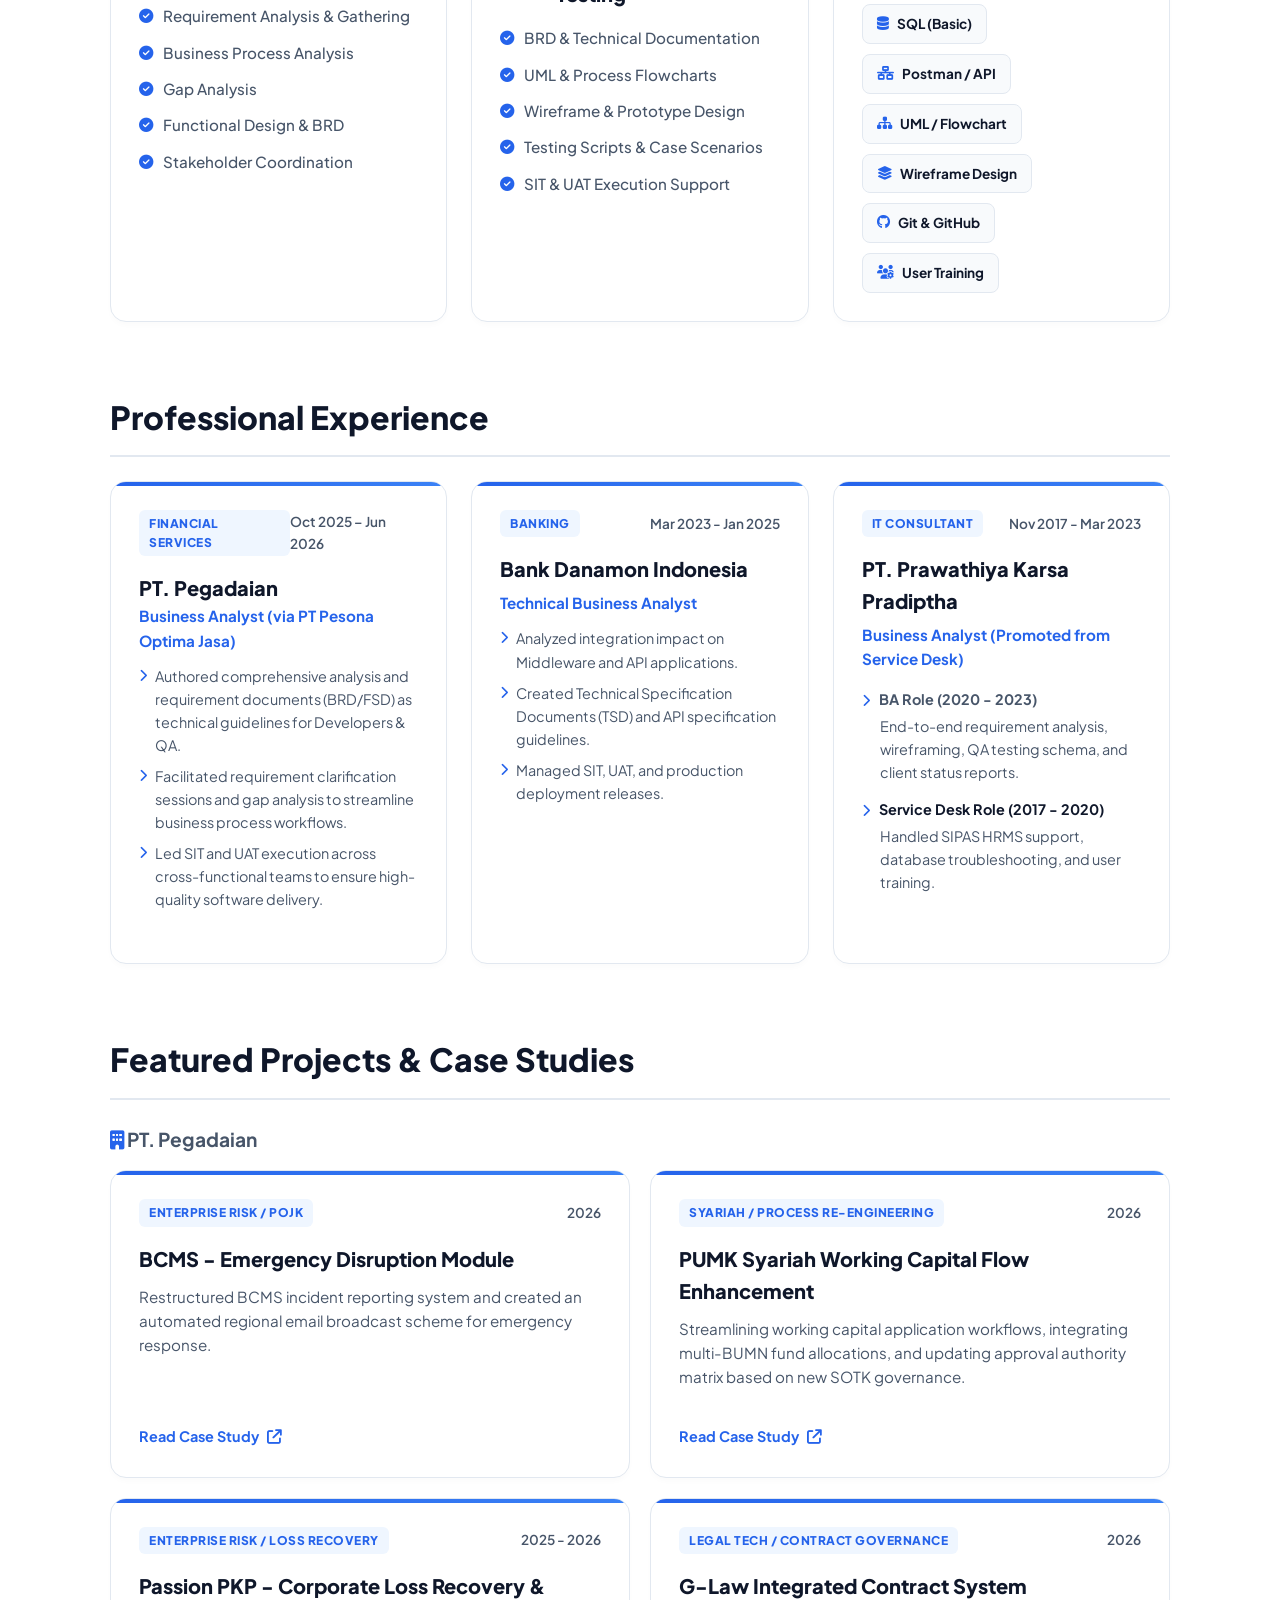
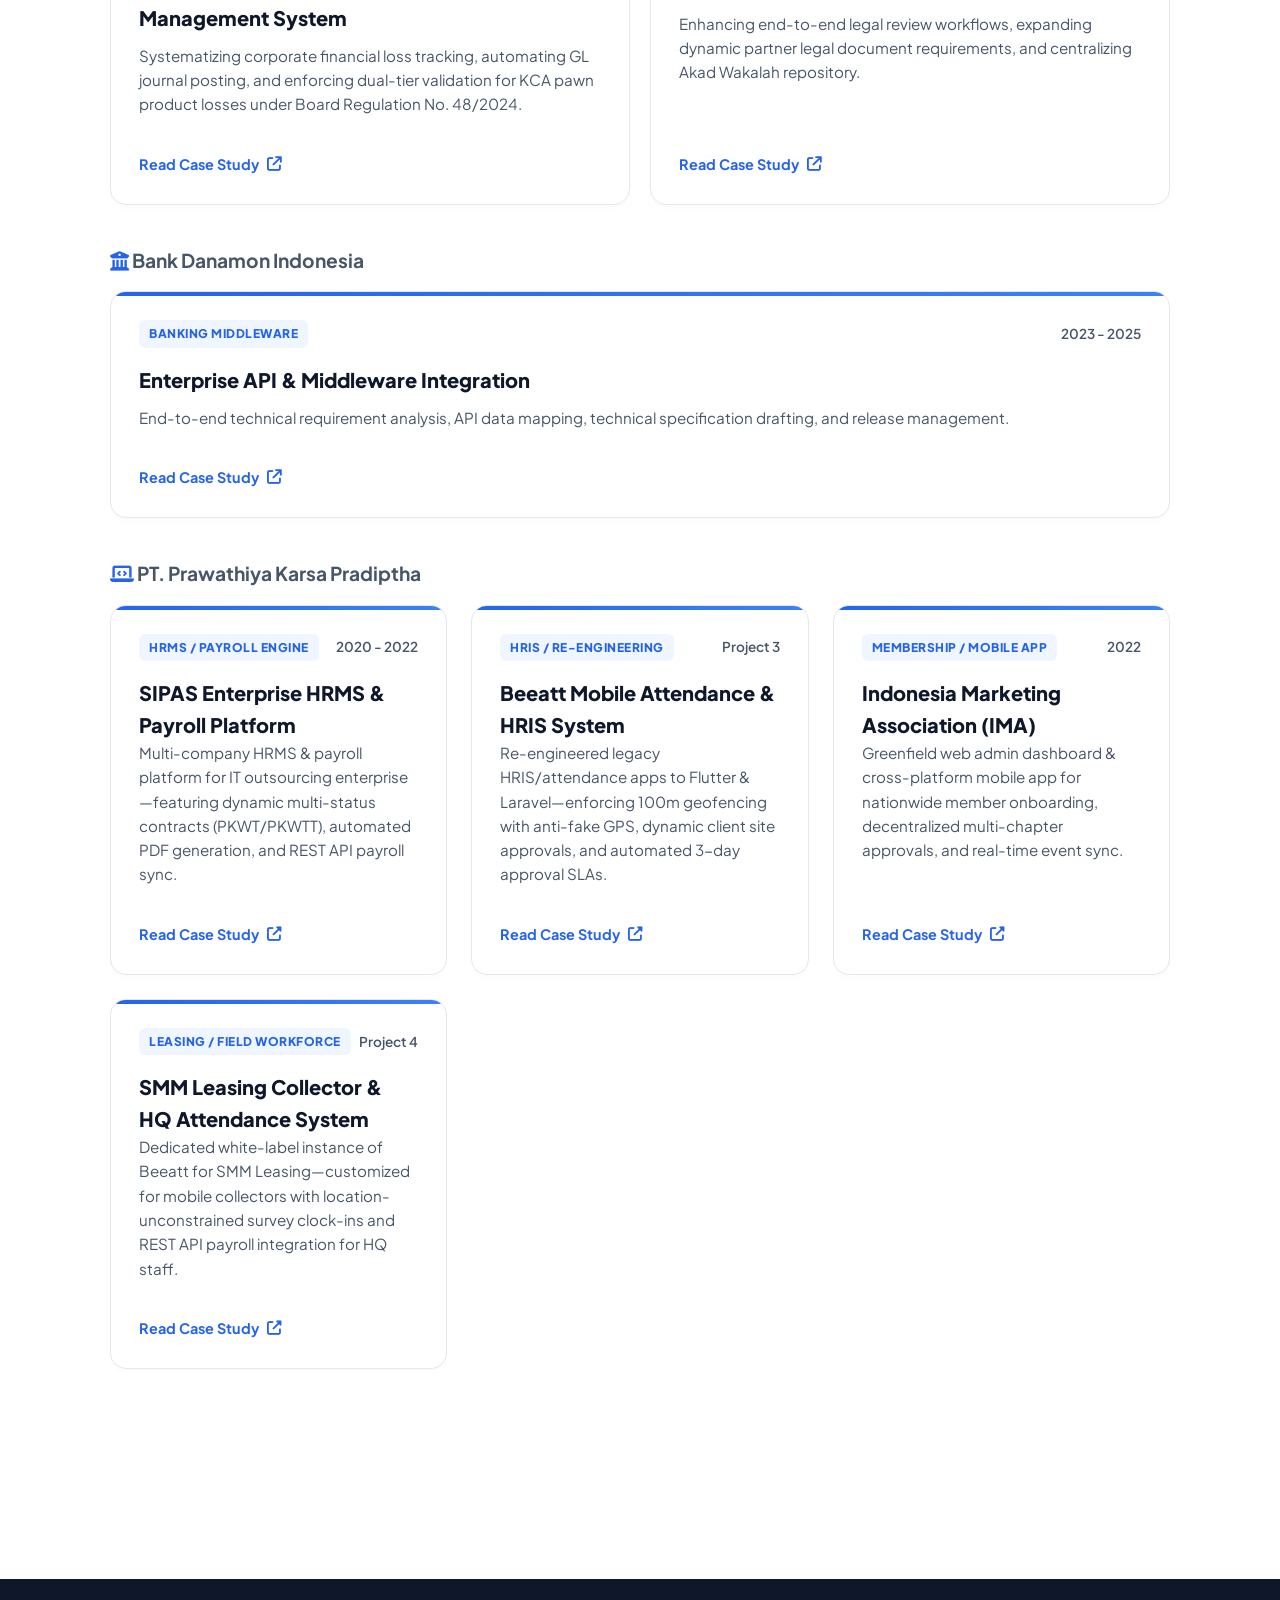
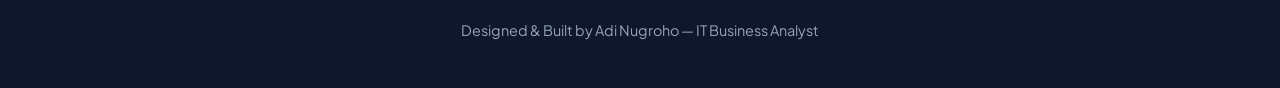
==== commit 2adefdbd: "project smm" ====
--- a/index.html
+++ b/index.html
@@ -812,93 +812,24 @@
             ></a>
           </div>
 
-          <div class="accent-card">
-            <div>
-              <div class="card-top">
-                <span class="card-tag">HRMS / Custom App</span
-                ><span class="card-year">Project 2</span>
-              </div>
-              <h3 style="margin-bottom: 10px">Prawathiya Project 2</h3>
-              <p>
-                System requirement analysis, business process mapping, and
-                client implementation.
-              </p>
-            </div>
-            <a
-              href="projects/prawathiya-project-2.html"
-              target="_blank"
-              rel="noopener noreferrer"
-              class="card-link"
-              >Read Case Study
-              <i class="fa-solid fa-arrow-up-right-from-square"></i
+          <!-- Project 4: SMM Leasing -->
+          <div class="accent-card">
+            <div class="card-top">
+              <span class="card-tag">LEASING / FIELD WORKFORCE</span>
+              <span class="card-year">Project 4</span>
+            </div>
+            <h3>SMM Leasing Collector & HQ Attendance System</h3>
+            <p>
+              Dedicated white-label instance of Beeatt for SMM
+              Leasing—customized for mobile collectors with
+              location-unconstrained survey clock-ins and REST API payroll
+              integration for HQ staff.
+            </p>
+            <a href="projects/prawathiya-smm.html" class="card-link"
+              >Read Case Study <i class="fas fa-external-link-alt"></i
             ></a>
           </div>
-
-          <div class="accent-card">
-            <div>
-              <div class="card-top">
-                <span class="card-tag">HRMS / Custom App</span
-                ><span class="card-year">Project 3</span>
-              </div>
-              <h3 style="margin-bottom: 10px">Prawathiya Project 3</h3>
-              <p>
-                System requirement analysis, business process mapping, and
-                client implementation.
-              </p>
-            </div>
-            <a
-              href="projects/prawathiya-project-3.html"
-              target="_blank"
-              rel="noopener noreferrer"
-              class="card-link"
-              >Read Case Study
-              <i class="fa-solid fa-arrow-up-right-from-square"></i
-            ></a>
-          </div>
-
-          <div class="accent-card">
-            <div>
-              <div class="card-top">
-                <span class="card-tag">HRMS / Custom App</span
-                ><span class="card-year">Project 4</span>
-              </div>
-              <h3 style="margin-bottom: 10px">Prawathiya Project 4</h3>
-              <p>
-                System requirement analysis, business process mapping, and
-                client implementation.
-              </p>
-            </div>
-            <a
-              href="projects/prawathiya-project-4.html"
-              target="_blank"
-              rel="noopener noreferrer"
-              class="card-link"
-              >Read Case Study
-              <i class="fa-solid fa-arrow-up-right-from-square"></i
-            ></a>
-          </div>
-
-          <div class="accent-card">
-            <div>
-              <div class="card-top">
-                <span class="card-tag">HRMS / Custom App</span
-                ><span class="card-year">Project 5</span>
-              </div>
-              <h3 style="margin-bottom: 10px">Prawathiya Project 5</h3>
-              <p>
-                System requirement analysis, business process mapping, and
-                client implementation.
-              </p>
-            </div>
-            <a
-              href="projects/prawathiya-project-5.html"
-              target="_blank"
-              rel="noopener noreferrer"
-              class="card-link"
-              >Read Case Study
-              <i class="fa-solid fa-arrow-up-right-from-square"></i
-            ></a>
-          </div>
+          
         </div>
       </section>
     </div>
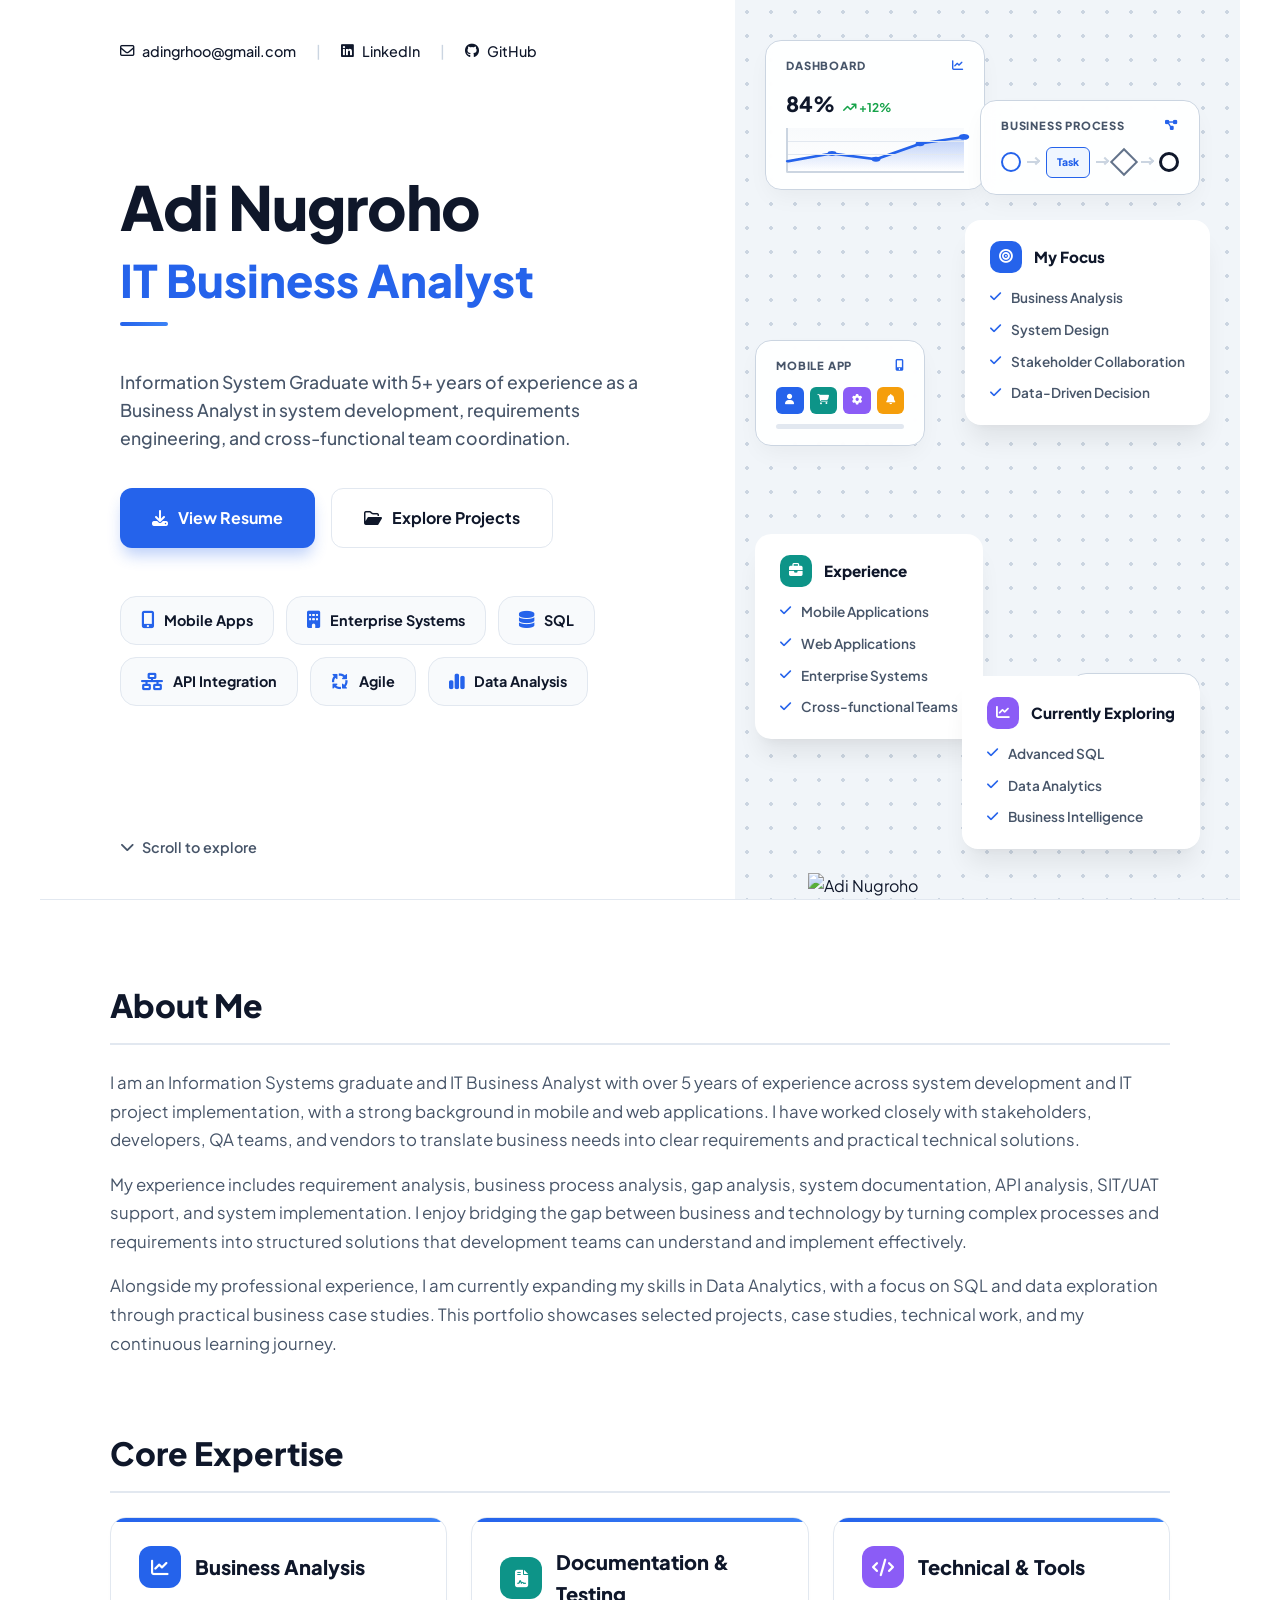
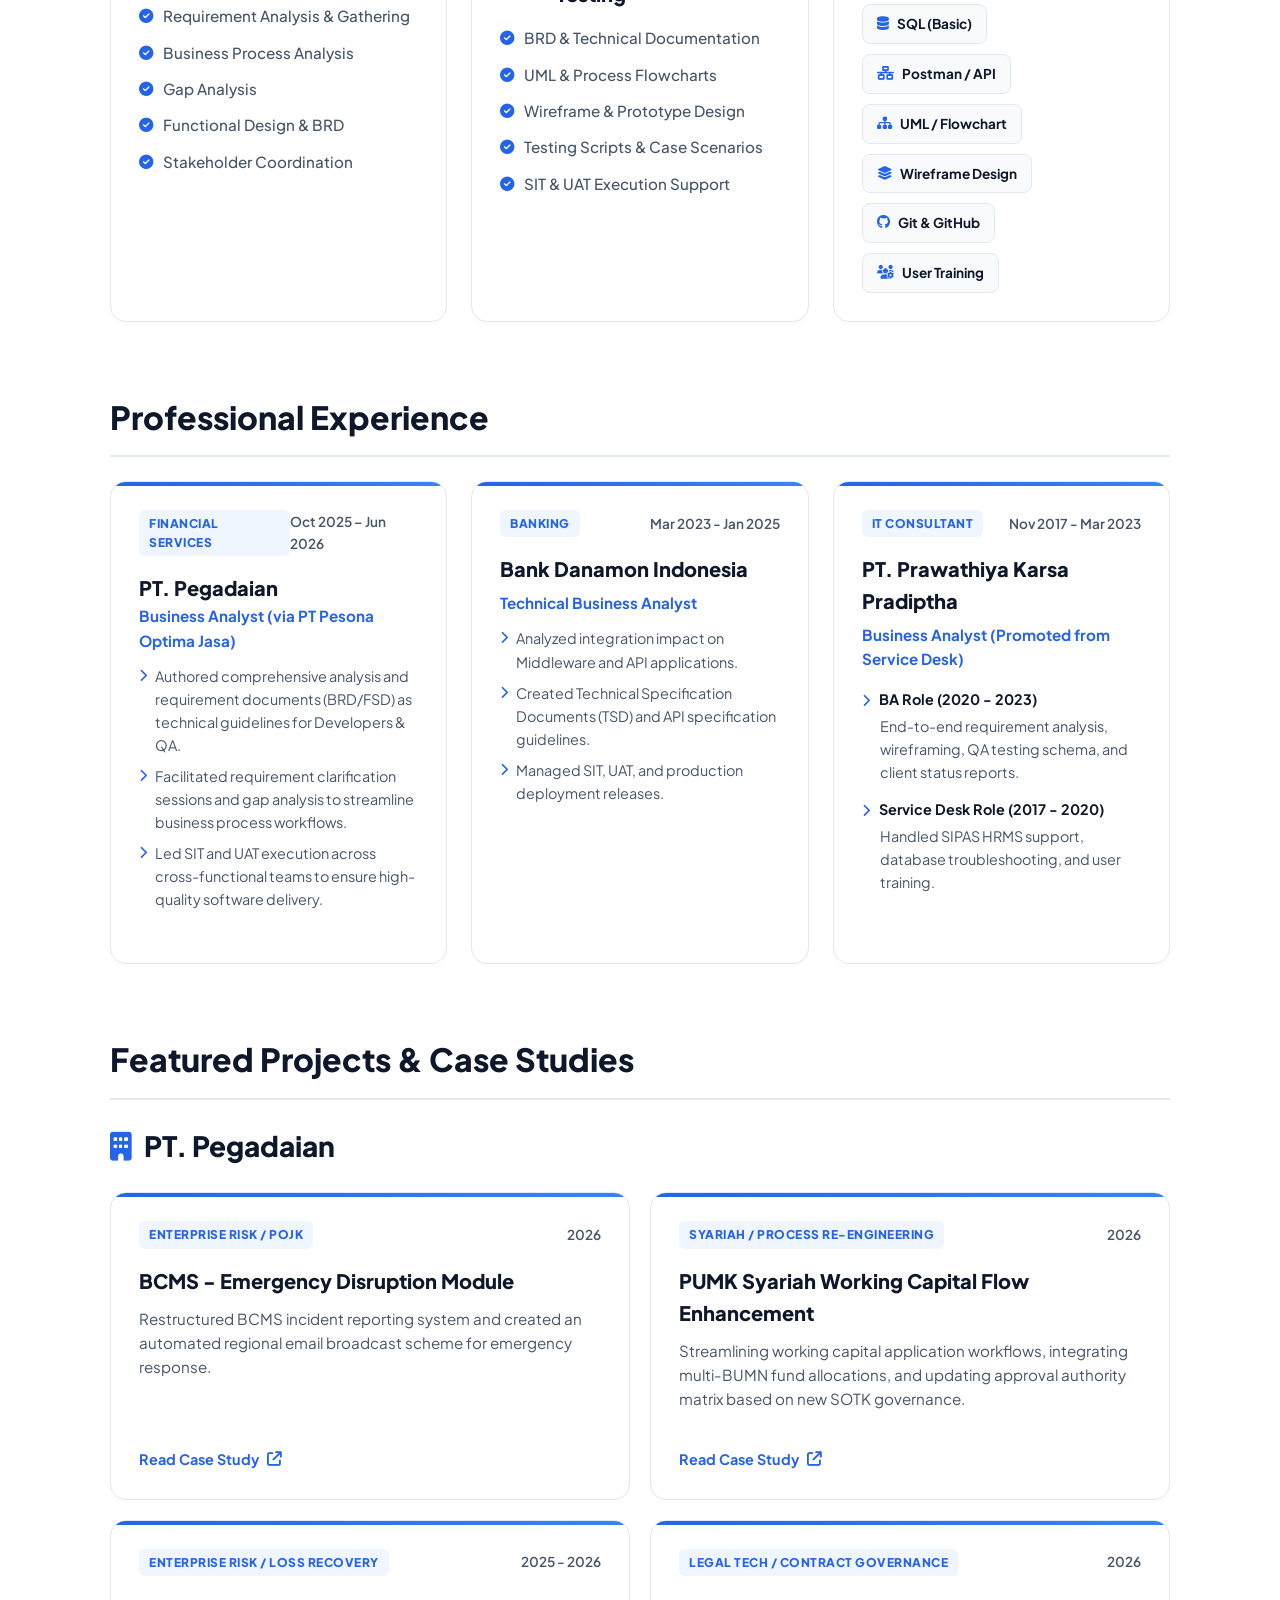
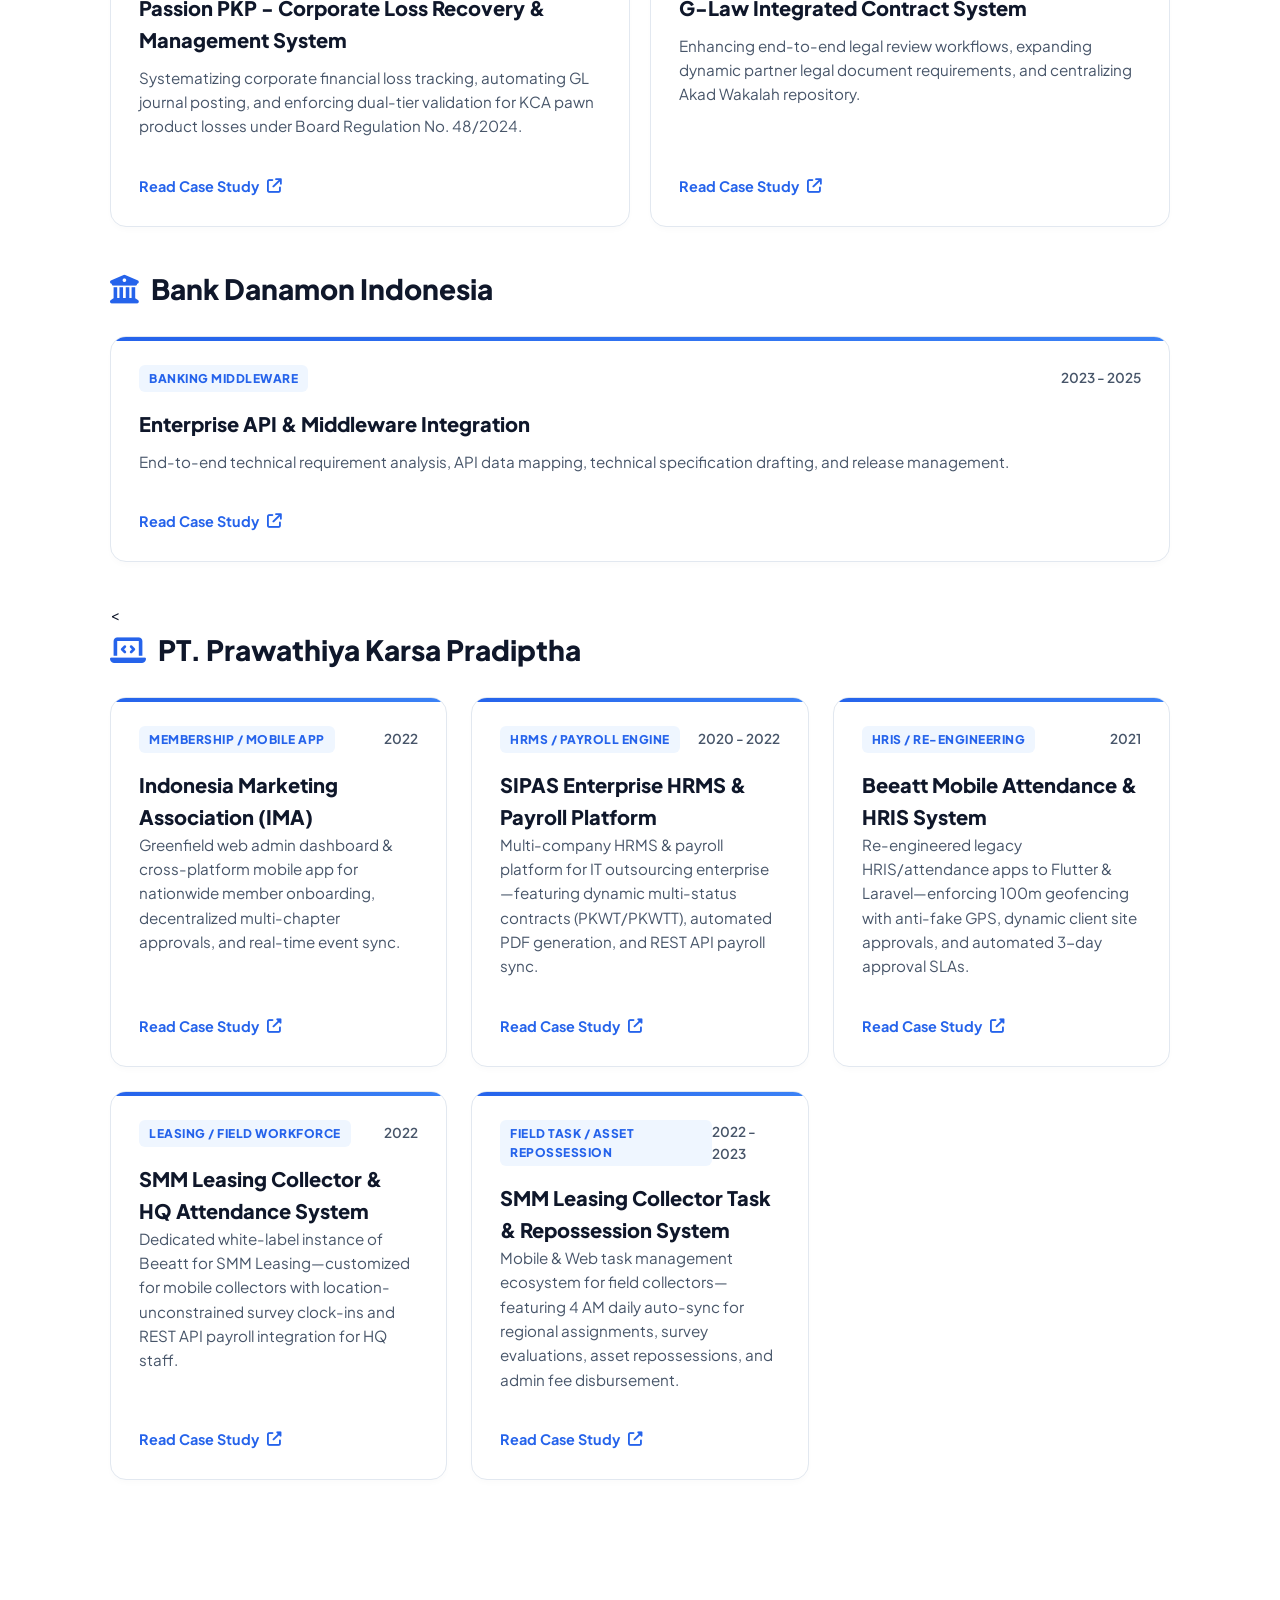
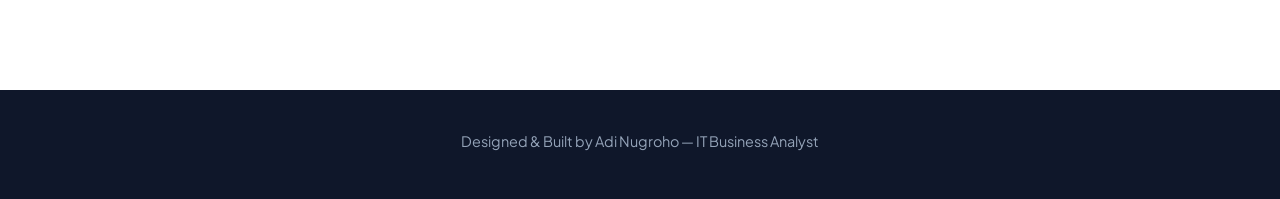
==== commit f84864ac: "add project smm collector" ====
--- a/index.html
+++ b/index.html
@@ -503,7 +503,7 @@
               <div>
                 <p
                   style="
-                    font-weight: 700;ß
+                    font-weight: 700;
                     color: var(--text-dark);
                     margin-bottom: 4px;
                     font-size: 0.9rem;
@@ -571,18 +571,23 @@
       <!-- 4. FEATURED PROJECTS -->
       <section id="projects">
         <h2>Featured Projects & Case Studies</h2>
+
         <!-- PT PEGADAIAN -->
         <h3
           style="
-            font-size: 1.2rem;
-            color: var(--text-muted);
-            margin-bottom: 16px;
-            margin-top: 10px;
+            font-size: 1.75rem;
+            font-weight: 800;
+            color: var(--text-dark);
+            margin-top: 24px;
+            margin-bottom: 24px;
+            display: flex;
+            align-items: center;
+            gap: 12px;
           "
         >
           <i
             class="fa-solid fa-building"
-            style="color: var(--primary-blue)"
+            style="color: var(--primary-blue); font-size: 1.8rem;"
           ></i>
           PT. Pegadaian
         </h3>
@@ -708,14 +713,18 @@
         <!-- BANK DANAMON -->
         <h3
           style="
-            font-size: 1.2rem;
-            color: var(--text-muted);
-            margin-bottom: 16px;
+            font-size: 1.75rem;
+            font-weight: 800;
+            color: var(--text-dark);
+            margin-bottom: 24px;
+            display: flex;
+            align-items: center;
+            gap: 12px;
           "
         >
           <i
             class="fa-solid fa-building-columns"
-            style="color: var(--primary-blue)"
+            style="color: var(--primary-blue); font-size: 1.8rem;"
           ></i>
           Bank Danamon Indonesia
         </h3>
@@ -747,20 +756,42 @@
         </div>
 
         <!-- PT PRAWATHIYA KARSA PRADIPTHA -->
+        <<!-- PT PRAWATHIYA KARSA PRADIPTHA -->
         <h3
           style="
-            font-size: 1.2rem;
-            color: var(--text-muted);
-            margin-bottom: 16px;
+            font-size: 1.75rem;
+            font-weight: 800;
+            color: var(--text-dark);
+            margin-bottom: 24px;
+            display: flex;
+            align-items: center;
+            gap: 12px;
           "
         >
           <i
             class="fa-solid fa-laptop-code"
-            style="color: var(--primary-blue)"
+            style="color: var(--primary-blue); font-size: 1.8rem;"
           ></i>
           PT. Prawathiya Karsa Pradiptha
         </h3>
         <div class="grid">
+          <!-- Project 1: IMA -->
+          <div class="accent-card">
+            <div class="card-top">
+              <span class="card-tag">MEMBERSHIP / MOBILE APP</span>
+              <span class="card-year">2022</span>
+            </div>
+            <h3>Indonesia Marketing Association (IMA)</h3>
+            <p>
+              Greenfield web admin dashboard & cross-platform mobile app for
+              nationwide member onboarding, decentralized multi-chapter
+              approvals, and real-time event sync.
+            </p>
+            <a href="projects/prawathiya-ima.html" class="card-link"
+              >Read Case Study <i class="fas fa-external-link-alt"></i
+            ></a>
+          </div>
+
           <!-- Project 2: SIPAS HRMS -->
           <div class="accent-card">
             <div class="card-top">
@@ -782,7 +813,7 @@
           <div class="accent-card">
             <div class="card-top">
               <span class="card-tag">HRIS / RE-ENGINEERING</span>
-              <span class="card-year">Project 3</span>
+              <span class="card-year">2021</span>
             </div>
             <h3>Beeatt Mobile Attendance & HRIS System</h3>
             <p>
@@ -795,28 +826,11 @@
             ></a>
           </div>
 
-          <!-- Project 1: IMA -->
-          <div class="accent-card">
-            <div class="card-top">
-              <span class="card-tag">MEMBERSHIP / MOBILE APP</span>
-              <span class="card-year">2022</span>
-            </div>
-            <h3>Indonesia Marketing Association (IMA)</h3>
-            <p>
-              Greenfield web admin dashboard & cross-platform mobile app for
-              nationwide member onboarding, decentralized multi-chapter
-              approvals, and real-time event sync.
-            </p>
-            <a href="projects/prawathiya-ima.html" class="card-link"
-              >Read Case Study <i class="fas fa-external-link-alt"></i
-            ></a>
-          </div>
-
-          <!-- Project 4: SMM Leasing -->
+          <!-- Project 4: SMM Leasing Attendance -->
           <div class="accent-card">
             <div class="card-top">
               <span class="card-tag">LEASING / FIELD WORKFORCE</span>
-              <span class="card-year">Project 4</span>
+              <span class="card-year">2022</span>
             </div>
             <h3>SMM Leasing Collector & HQ Attendance System</h3>
             <p>
@@ -829,7 +843,22 @@
               >Read Case Study <i class="fas fa-external-link-alt"></i
             ></a>
           </div>
-          
+
+          <!-- Project 5: SMM Leasing Task System -->
+          <div class="accent-card">
+            <div class="card-top">
+              <span class="card-tag">FIELD TASK / ASSET REPOSSESSION</span>
+              <span class="card-year">2022 - 2023</span>
+            </div>
+            <h3>SMM Leasing Collector Task & Repossession System</h3>
+            <p>
+              Mobile & Web task management ecosystem for field collectors—featuring 4 AM daily auto-sync for regional assignments, survey evaluations, asset repossessions, and admin fee disbursement.
+            </p>
+            <a href="projects/prawathiya-smm-collector.html" class="card-link"
+              >Read Case Study <i class="fas fa-external-link-alt"></i
+            ></a>
+          </div>
+
         </div>
       </section>
     </div>
@@ -838,4 +867,4 @@
       <p>Designed & Built by Adi Nugroho — IT Business Analyst</p>
     </footer>
   </body>
-</html>
+</html>
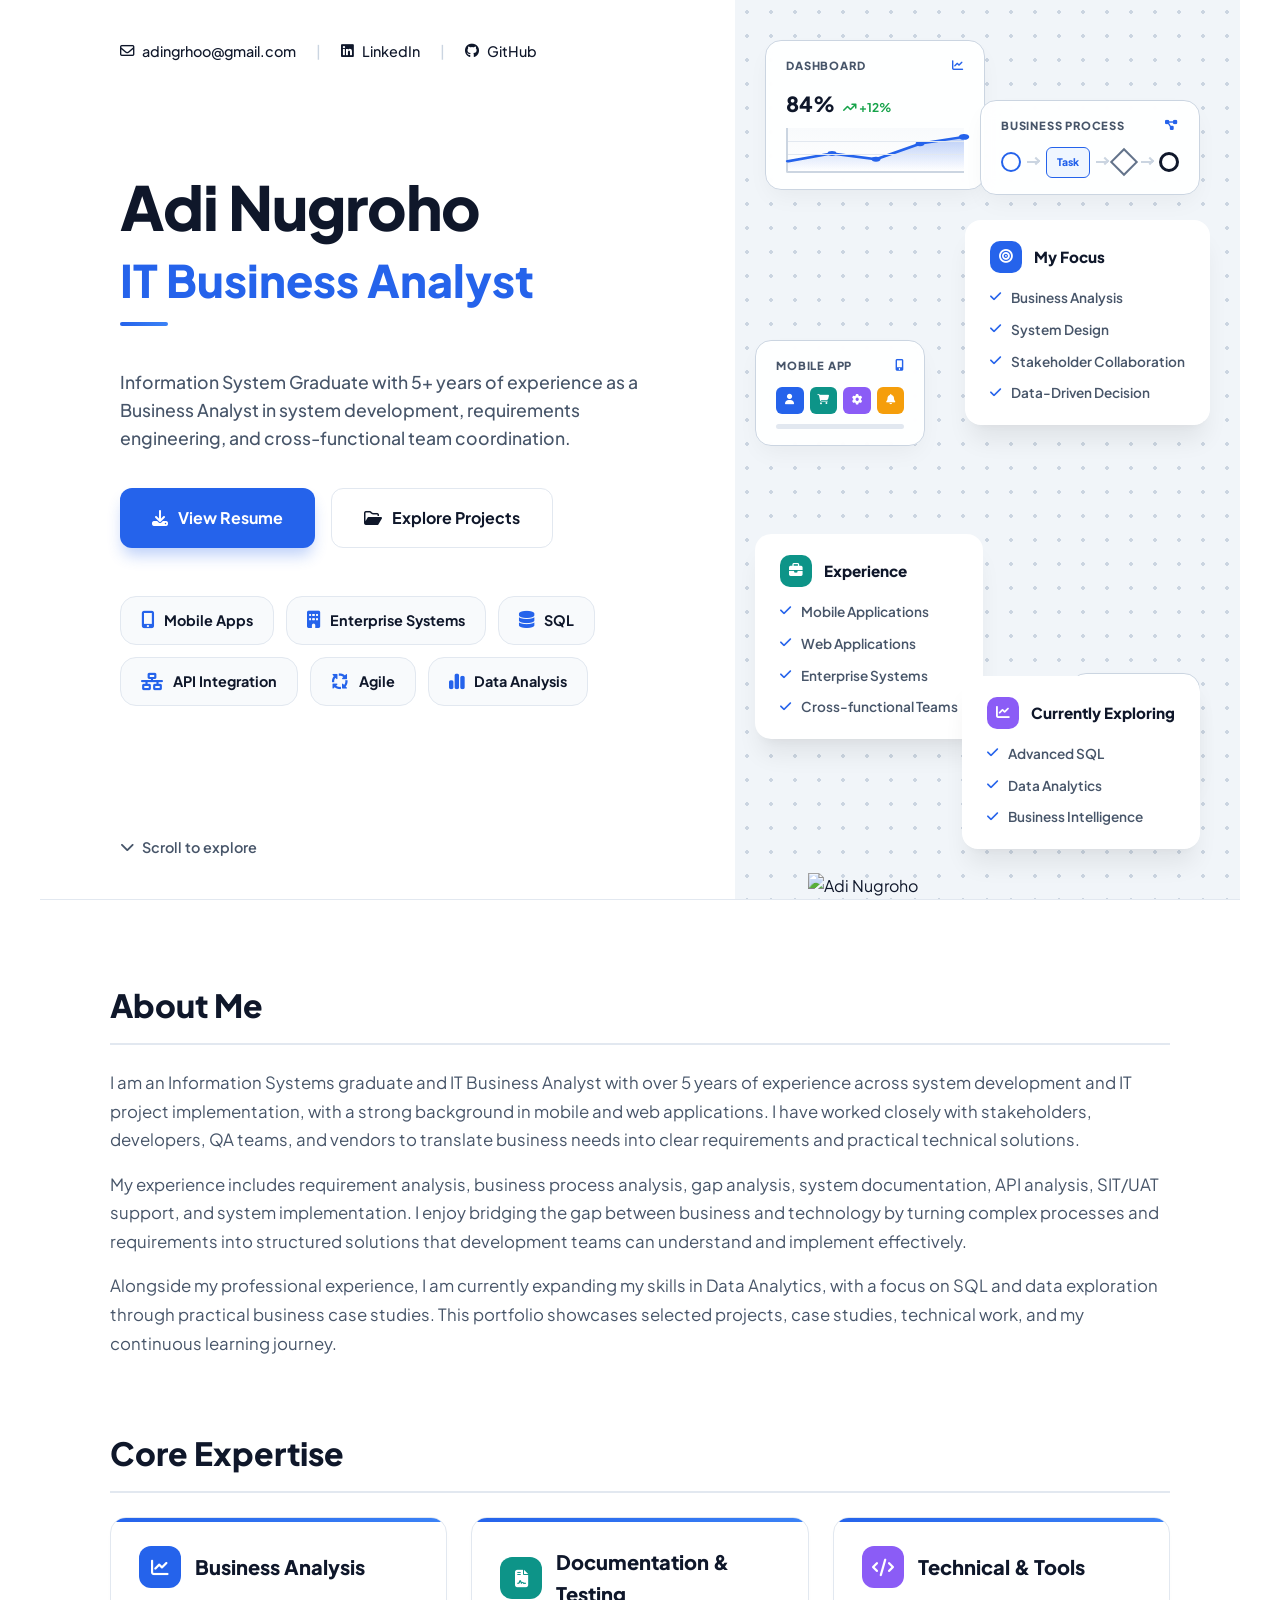
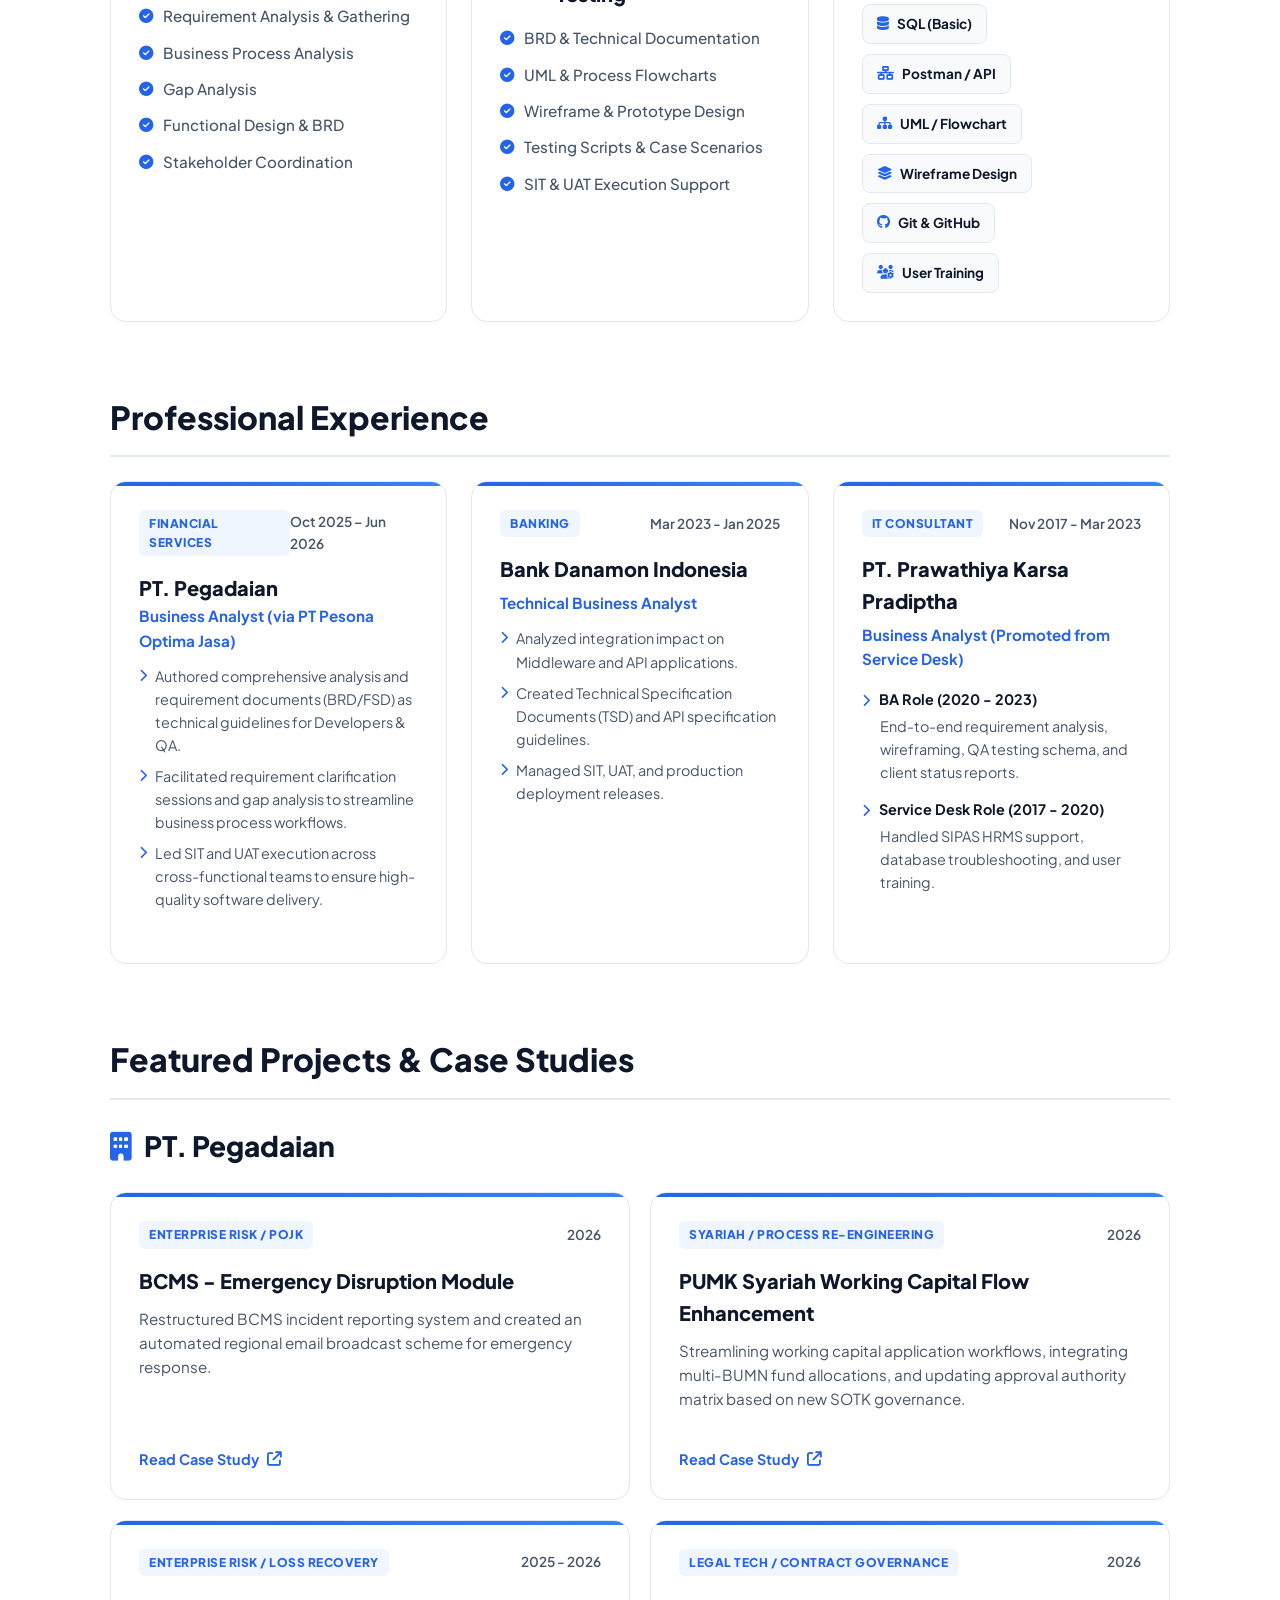
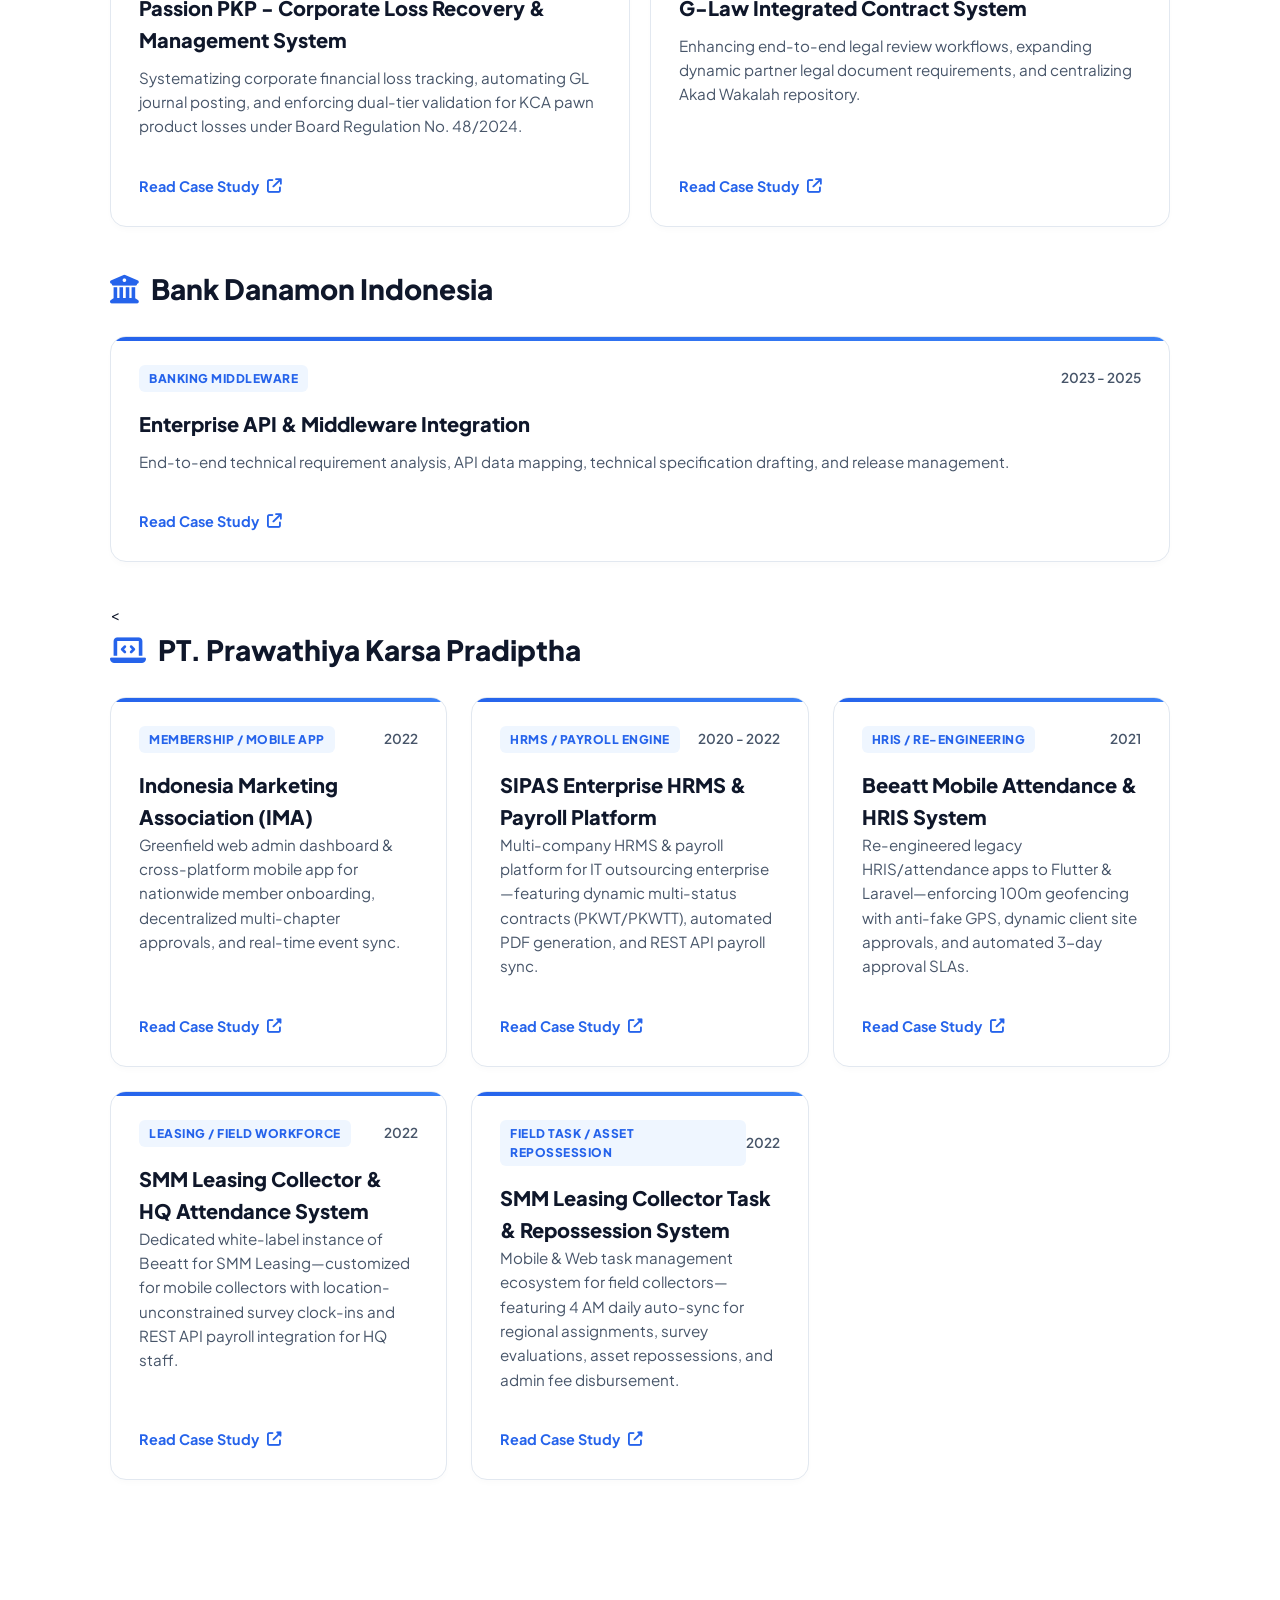
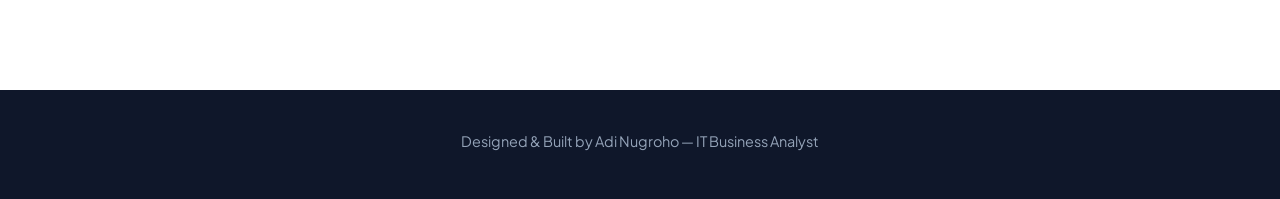
==== commit 3f100ba9: "delete project 2-4" ====
--- a/index.html
+++ b/index.html
@@ -848,7 +848,7 @@
           <div class="accent-card">
             <div class="card-top">
               <span class="card-tag">FIELD TASK / ASSET REPOSSESSION</span>
-              <span class="card-year">2022 - 2023</span>
+              <span class="card-year">2022</span>
             </div>
             <h3>SMM Leasing Collector Task & Repossession System</h3>
             <p>
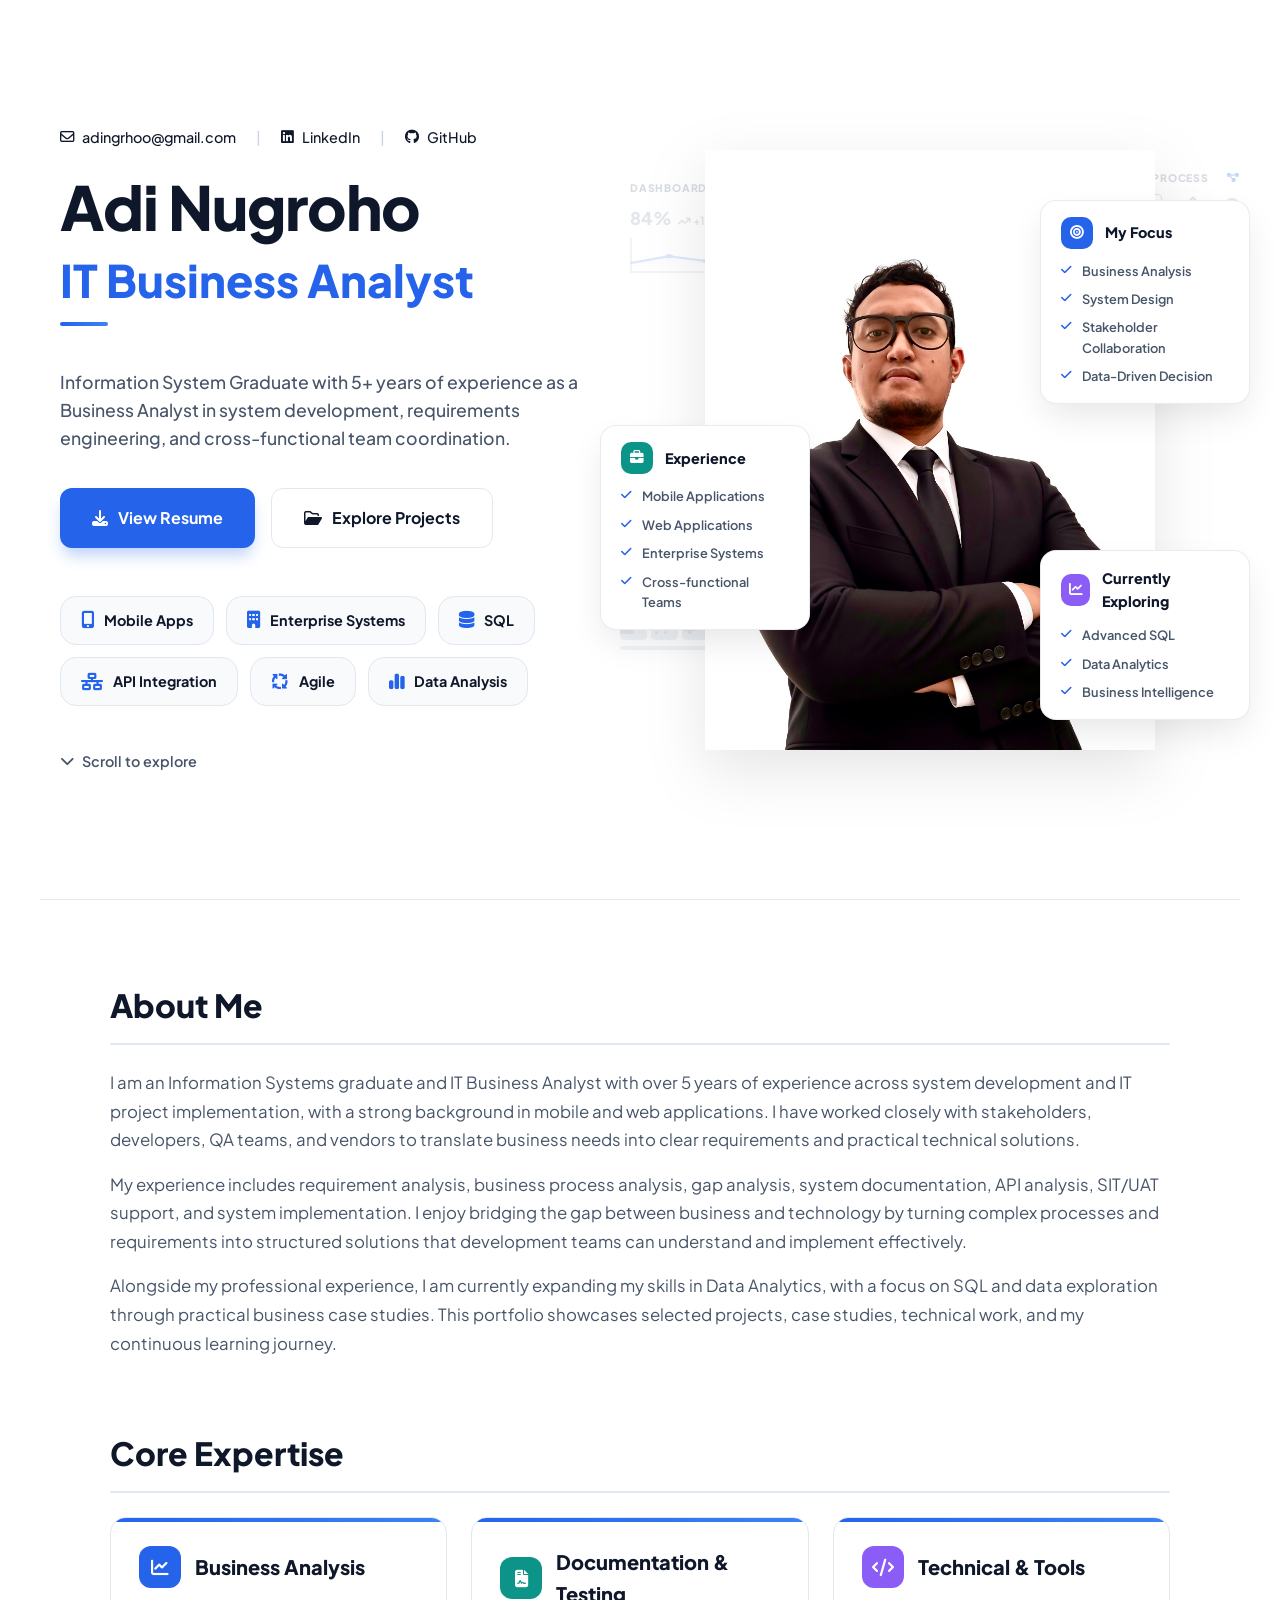
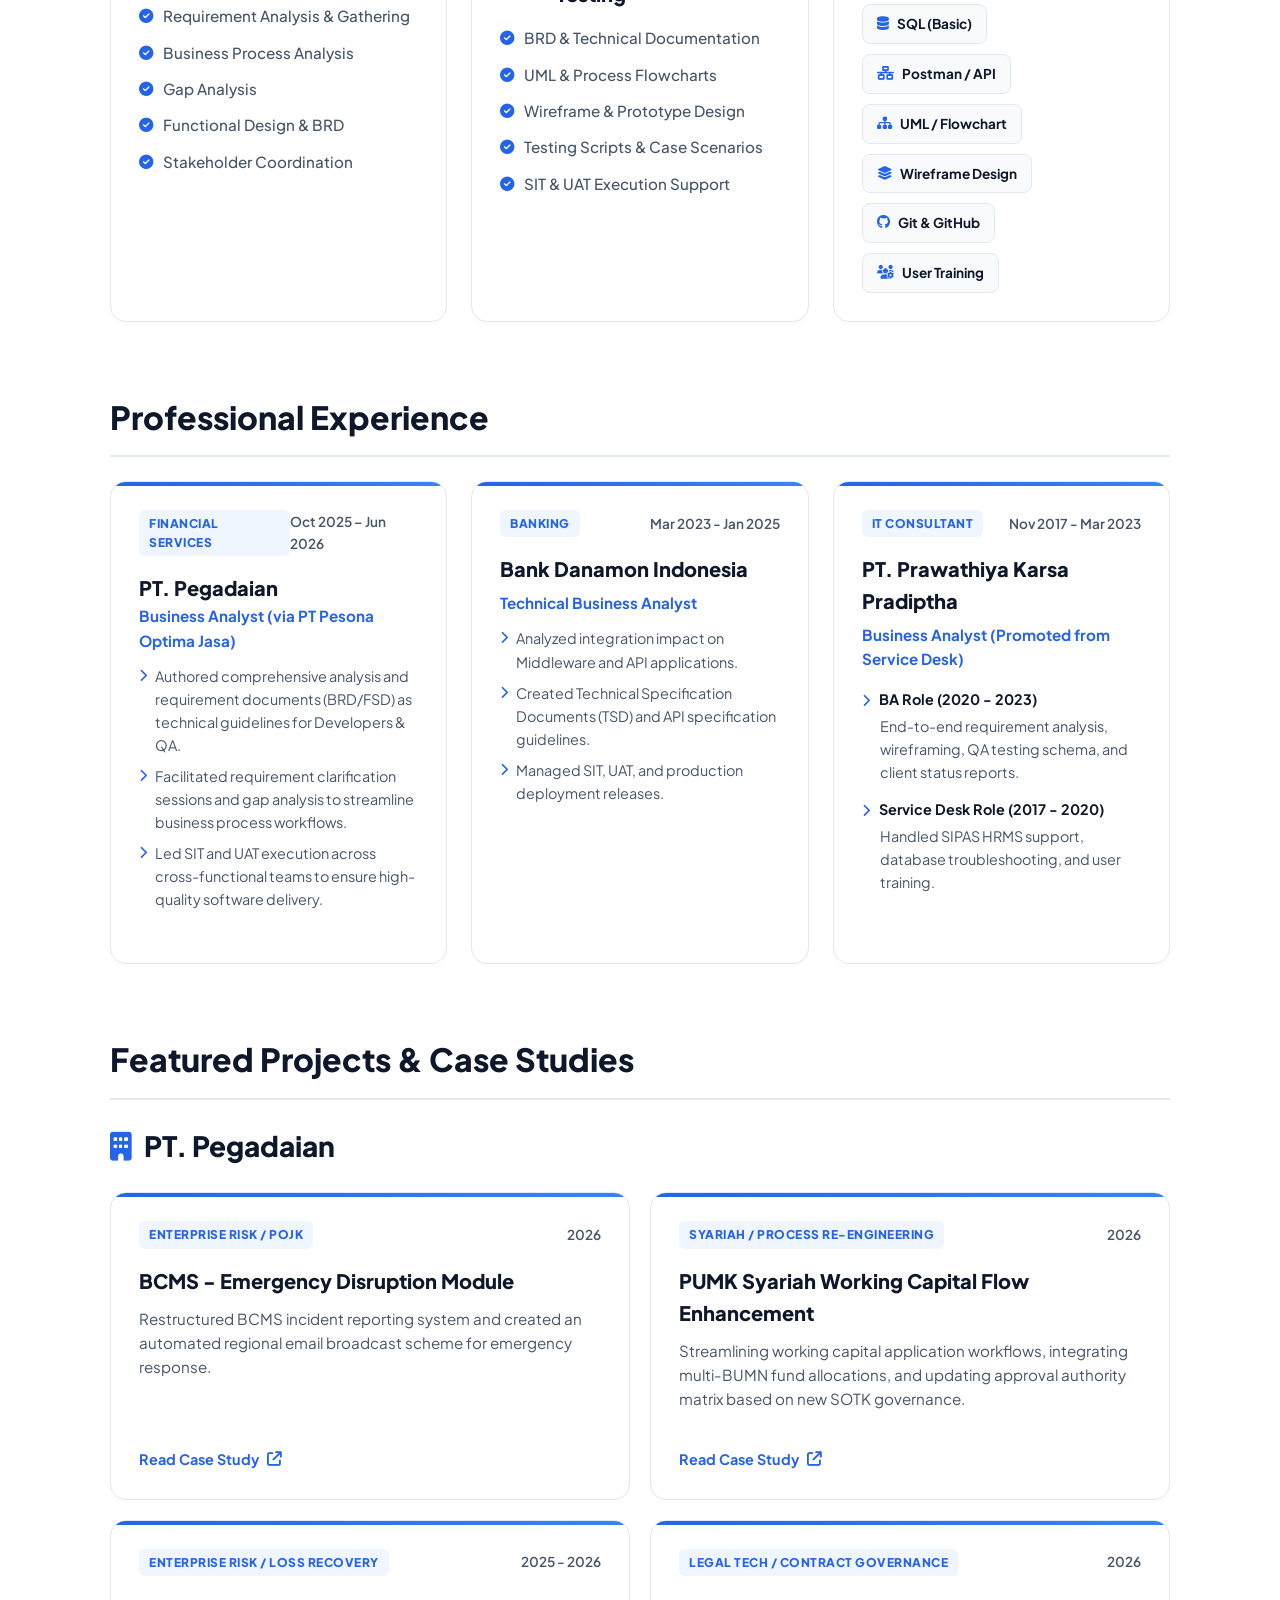
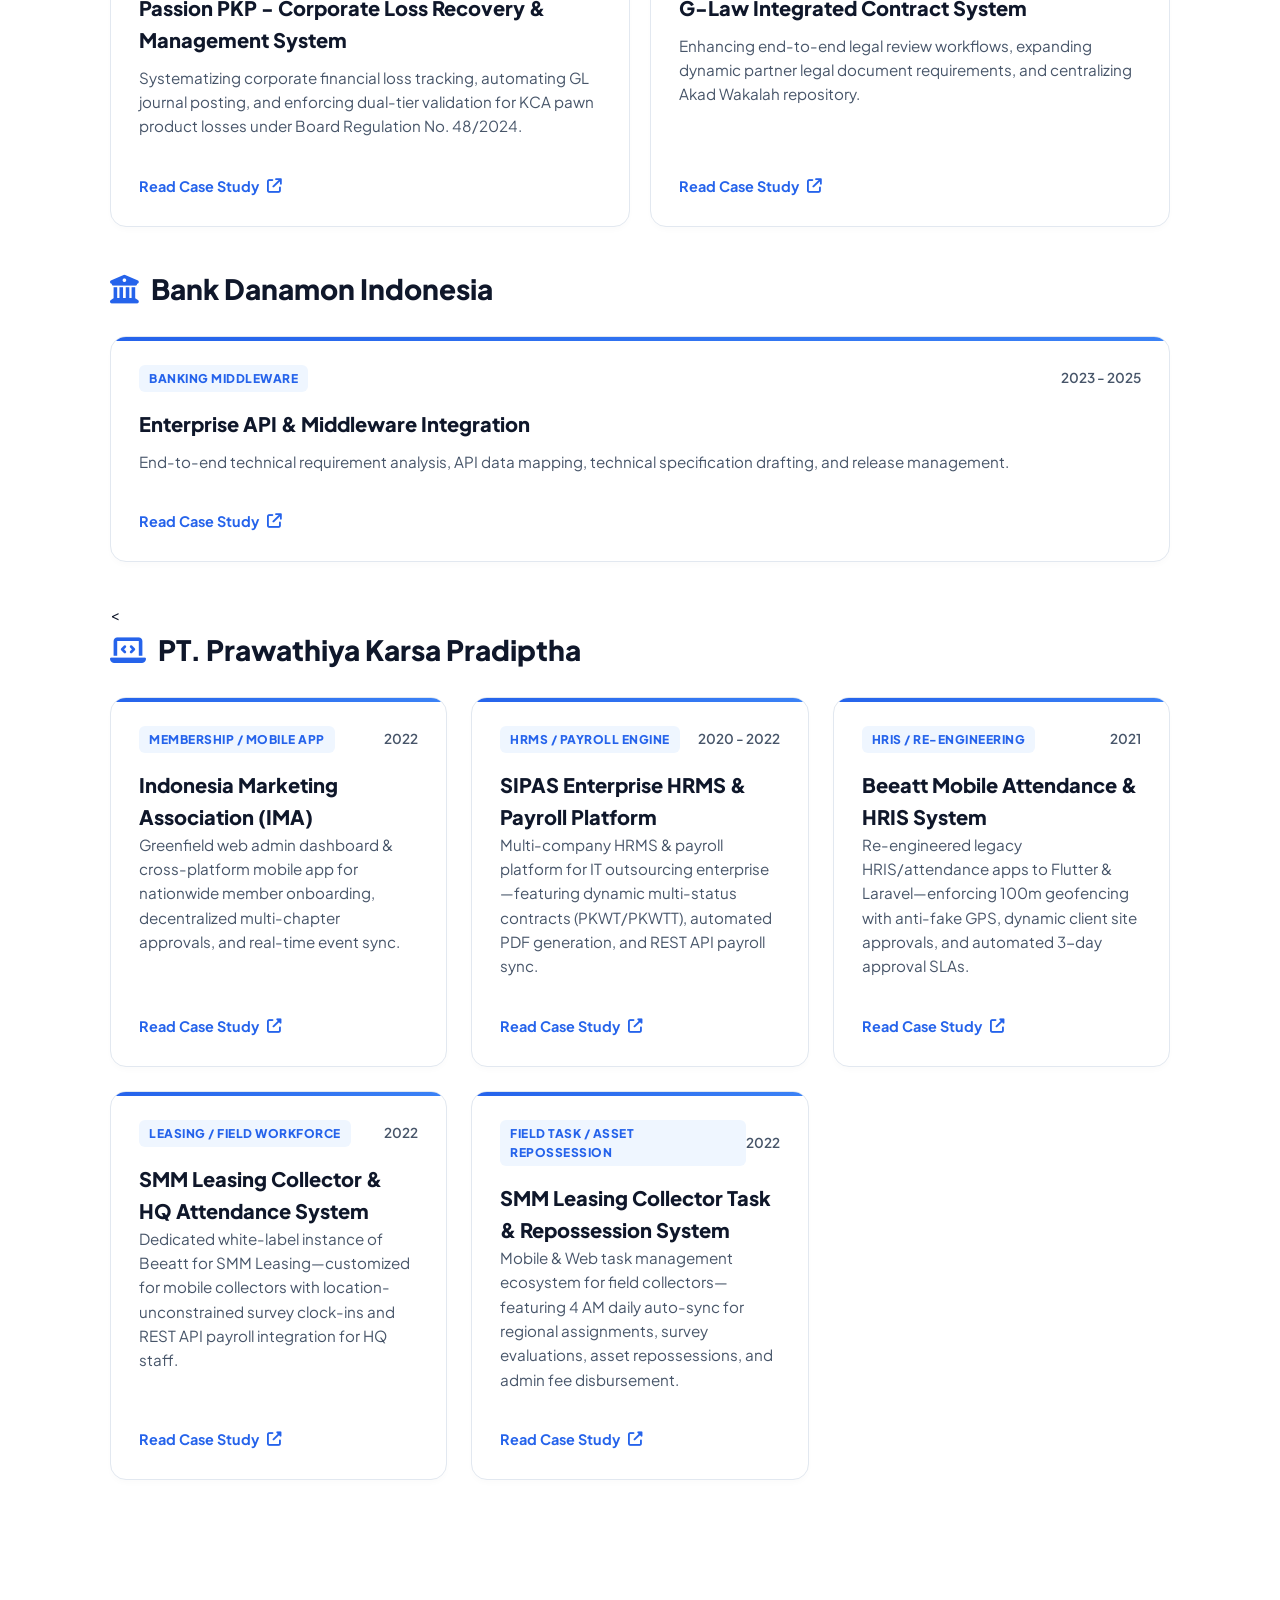
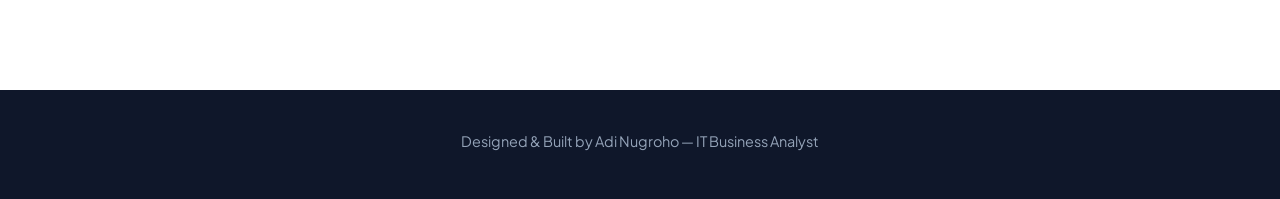
==== commit 9504ad3f: "hero kanan" ====
--- a/index.html
+++ b/index.html
@@ -240,7 +240,7 @@
           >
         </div>
 
-        <img src="profile-hero.png" alt="Adi Nugroho" class="character-img" />
+        <img src="assets/img/banner/adi.jpg" alt="Adi Nugroho" class="character-img" />
 
         <div class="floating-card card-focus">
           <div class="card-title-box">
--- a/style.css
+++ b/style.css
@@ -9,7 +9,7 @@
     --bg-light: #f8fafc;
     --badge-bg: #eff6ff;
     --border-color: #e2e8f0;
-    --card-shadow: 0 20px 25px -5px rgba(0, 0, 0, 0.07), 0 8px 10px -6px rgba(0, 0, 0, 0.04);
+    --card-shadow: 0 15px 35px -5px rgba(0, 0, 0, 0.1);
     --gradient-accent: linear-gradient(90deg, #2563eb 0%, #3b82f6 100%);
 }
 
@@ -30,23 +30,30 @@
     overflow-y: auto;
 }
 
-/* HERO SECTION (Kunci Max-Width agar tidak melar di monitor besar) */
+/* ===========================
+   HERO SECTION (LAYOUT UTAMA)
+=========================== */
 .hero-section {
     display: flex;
-    min-height: 100vh;
+    align-items: center; /* Kunci vertikal di tengah */
+    justify-content: space-between;
+    min-height: 100vh; /* Memenuhi tinggi layar */
     max-width: 1200px;
     margin: 0 auto;
-    width: 100%;
+    padding: 0 20px;
     border-bottom: 1px solid var(--border-color);
-    position: relative;
-}
-
+    background-color: #ffffff;
+}
+
+/* SISI KIRI (TEKS & NAVIGASI) */
 .hero-left {
-    flex: 1.1;
-    padding: 40px 60px 40px 80px;
+    flex: 1;
+    max-width: 50%;
+    padding-right: 40px; /* Jarak antara teks dan gambar */
     display: flex;
     flex-direction: column;
-    justify-content: space-between;
+    justify-content: center;
+    gap: 24px;
 }
 
 .top-nav {
@@ -70,7 +77,10 @@
 .top-nav a:hover { color: var(--primary-blue); }
 .top-nav .divider { color: #cbd5e1; }
 
-.hero-content { max-width: 580px; margin: 40px 0; }
+.hero-content {
+    max-width: 580px;
+    margin: 0;
+}
 
 .role-badge {
     display: inline-flex;
@@ -196,122 +206,116 @@
     margin-top: 20px;
 }
 
-/* HERO RIGHT VISUALS */
+/* =========================================================
+   SISI KANAN (KANVAS FOTO & KARTU DIKUNCI 600px)
+========================================================= */
 .hero-right {
     flex: 1;
-    background-color: #f1f5f9;
-    background-image: radial-gradient(#cbd5e1 2px, transparent 2px);
-    background-size: 24px 24px;
+    max-width: 50%;
+    height: 600px; /* Kunci tinggi kanvas agar elemen tidak berserakan */
     position: relative;
-    display: flex;
-    align-items: flex-end;
+    background-color: transparent;
+    display: flex;
+    align-items: flex-end; /* Menahan dasar foto ke bawah kanvas */
     justify-content: center;
-    overflow: hidden;
-    min-height: 550px;
-}
-
+    overflow: visible;
+}
+
+/* FOTO UTAMA */
+.character-img {
+    height: 100%; /* Mengikuti tinggi 600px kanvas */
+    width: auto;
+    object-fit: contain;
+    object-position: bottom center;
+    z-index: 2;
+    position: relative;
+    display: block;
+    filter: drop-shadow(0px 20px 30px rgba(0, 0, 0, 0.1));
+}
+
+/* LAYER VEKTOR LATAR BELAKANG (WATERMARK EFEK) */
 .bg-vector {
     position: absolute;
-    border: 1.5px solid #cbd5e1;
-    background-color: rgba(255, 255, 255, 0.92);
-    backdrop-filter: blur(8px);
-    border-radius: 16px;
-    padding: 16px 20px;
+    background: transparent;
+    border: none;
+    box-shadow: none;
+    color: #94a3b8;
+    z-index: 1;
+    opacity: 0.25; /* Transparan tipis seperti blueprint */
+    pointer-events: none;
+}
+
+.vec-title {
+    font-size: 0.65rem;
+    font-weight: 800;
+    letter-spacing: 0.8px;
     color: #64748b;
-    box-shadow: 0 10px 25px -5px rgba(0, 0, 0, 0.05);
-    z-index: 1;
-}
-
-.vec-title {
-    font-size: 0.7rem;
-    font-weight: 800;
-    letter-spacing: 0.8px;
-    color: #475569;
-    margin-bottom: 12px;
+    margin-bottom: 8px;
     text-transform: uppercase;
     display: flex;
     align-items: center;
     justify-content: space-between;
 }
 
-.vec-dashboard { top: 40px; left: 30px; width: 220px; }
-.dash-trend-box { display: flex; flex-direction: column; gap: 8px; }
-.dash-metric { display: flex; align-items: baseline; gap: 8px; }
-.dash-num { font-size: 1.3rem; font-weight: 800; color: var(--text-dark); }
-.dash-growth { font-size: 0.75rem; font-weight: 700; color: #16a34a; }
+.vec-dashboard { top: 30px; left: -10px; width: 150px; }
+.dash-trend-box { display: flex; flex-direction: column; gap: 6px; }
+.dash-metric { display: flex; align-items: baseline; gap: 6px; }
+.dash-num { font-size: 1.1rem; font-weight: 800; color: inherit; }
+.dash-growth { font-size: 0.7rem; font-weight: 700; color: inherit; }
 
 .chart-container {
     position: relative;
     width: 100%;
-    height: 45px;
-    background: linear-gradient(to bottom, #f8fafc, #ffffff);
+    height: 35px;
+    background: transparent;
     border-left: 2px solid #cbd5e1;
     border-bottom: 2px solid #cbd5e1;
-    border-radius: 0 0 0 2px;
-    padding-top: 4px;
-}
-
-.chart-grid-line {
-    position: absolute;
-    width: 100%;
-    height: 1px;
-    background-color: #e2e8f0;
-}
-
-.dash-svg-chart { width: 100%; height: 100%; overflow: visible; }
-
-.vec-process { top: 100px; right: 40px; width: 220px; }
-.bpmn-diagram { display: flex; align-items: center; justify-content: space-between; gap: 6px; margin-top: 4px; }
+}
+
+.dash-svg-chart { width: 100%; height: 100%; overflow: visible; opacity: 0.6; }
+
+.vec-process { top: 20px; right: -20px; width: 150px; }
+.bpmn-diagram { display: flex; align-items: center; justify-content: space-between; gap: 4px; margin-top: 4px; }
 .bpmn-node { display: flex; align-items: center; justify-content: center; }
-.bpmn-start { width: 20px; height: 20px; border-radius: 50%; border: 2px solid var(--primary-blue); background: #ffffff; }
-.bpmn-task { padding: 6px 10px; background: var(--badge-bg); border: 1px solid var(--primary-blue); border-radius: 6px; font-size: 0.65rem; font-weight: 800; color: var(--primary-blue); }
-.bpmn-gateway { width: 20px; height: 20px; background: #ffffff; border: 2px solid #64748b; transform: rotate(45deg); }
-.bpmn-end { width: 20px; height: 20px; border-radius: 50%; border: 3.5px solid #0f172a; background: #ffffff; }
-.bpmn-arrow { width: 12px; height: 2px; background: #cbd5e1; position: relative; }
+.bpmn-start { width: 16px; height: 16px; border-radius: 50%; border: 2px solid #94a3b8; }
+.bpmn-task { padding: 4px 6px; border: 1px solid #94a3b8; border-radius: 4px; font-size: 0.5rem; font-weight: 800; }
+.bpmn-gateway { width: 14px; height: 14px; border: 2px solid #94a3b8; transform: rotate(45deg); }
+.bpmn-end { width: 16px; height: 16px; border-radius: 50%; border: 3px solid #94a3b8; }
+.bpmn-arrow { width: 10px; height: 2px; background: #cbd5e1; position: relative; }
 .bpmn-arrow::after { content: ''; position: absolute; right: 0; top: -3px; border: solid #cbd5e1; border-width: 0 2px 2px 0; display: inline-block; padding: 2px; transform: rotate(-45deg); }
 
-.vec-mobile { top: 340px; left: 20px; width: 170px; }
-.mobile-interface { display: flex; flex-direction: column; gap: 10px; }
-.app-grid { display: grid; grid-template-columns: repeat(4, 1fr); gap: 6px; }
-.app-icon-item { aspect-ratio: 1; border-radius: 6px; display: flex; align-items: center; justify-content: center; font-size: 0.65rem; color: white; }
-.bg-app-1 { background-color: #2563eb; }
-.bg-app-2 { background-color: #0d9488; }
-.bg-app-3 { background-color: #8b5cf6; }
-.bg-app-4 { background-color: #f59e0b; }
-.mobile-bar-sim { height: 5px; width: 100%; background: #e2e8f0; border-radius: 3px; }
-
-.vec-api { bottom: 110px; right: 40px; width: 130px; }
-
-.character-img {
-    max-height: 80vh;
-    max-width: 360px;
-    width: 100%;
-    height: auto;
-    object-fit: contain;
-    z-index: 2;
-    position: relative;
-    margin: 0 auto;
-    display: block;
-}
-
+.vec-mobile { bottom: 100px; left: -20px; width: 120px; }
+.mobile-interface { display: flex; flex-direction: column; gap: 6px; }
+.app-grid { display: grid; grid-template-columns: repeat(4, 1fr); gap: 4px; }
+.app-icon-item { aspect-ratio: 1; border-radius: 4px; background: #cbd5e1; }
+.mobile-bar-sim { height: 4px; width: 100%; background: #cbd5e1; border-radius: 2px; }
+
+.vec-api { bottom: 60px; right: 0px; width: 100px; }
+
+/* KARTU MELAYANG */
 .floating-card {
     position: absolute;
     background: #ffffff;
-    padding: 20px 24px;
+    padding: 16px 20px;
     border-radius: 16px;
     box-shadow: var(--card-shadow);
-    border: 1px solid rgba(255, 255, 255, 0.8);
+    border: 1px solid rgba(226, 232, 240, 0.8);
     z-index: 3;
-    min-width: 220px;
+    width: 210px;
+    transition: transform 0.2s ease;
+}
+
+.floating-card:hover {
+    transform: translateY(-4px);
 }
 
 .card-title-box {
     display: flex;
     align-items: center;
     gap: 12px;
-    margin-bottom: 14px;
-    font-weight: 800;
-    font-size: 0.95rem;
+    margin-bottom: 12px;
+    font-weight: 800;
+    font-size: 0.9rem;
     color: var(--text-dark);
 }
 
@@ -332,22 +336,26 @@
 
 .floating-card ul { list-style: none; }
 .floating-card ul li {
-    font-size: 0.85rem;
-    color: var(--text-muted);
-    margin-bottom: 10px;
-    display: flex;
-    align-items: center;
+    font-size: 0.8rem;
+    color: var(--text-muted);
+    margin-bottom: 8px;
+    display: flex;
+    align-items: flex-start;
     gap: 10px;
     font-weight: 600;
 }
 .floating-card ul li:last-child { margin-bottom: 0; }
-.floating-card ul li i { color: var(--primary-blue); font-size: 0.8rem; }
-
-.card-focus { top: 220px; right: 30px; }
-.card-experience { bottom: 160px; left: 20px; }
-.card-exploring { bottom: 50px; right: 40px; }
-
-/* CONTAINER & CARDS */
+.floating-card ul li i { color: var(--primary-blue); font-size: 0.75rem; margin-top: 3px; }
+
+/* Koordinat Kartu Presisi (Berpatokan pada Kanvas 600px) */
+.card-focus      { top: 50px; right: -30px; }
+.card-experience { bottom: 120px; left: -40px; }
+.card-exploring  { bottom: 30px; right: -30px; }
+
+
+/* ===========================
+   CONTAINER & CARDS SECTIONS
+=========================== */
 .container {
     max-width: 1100px;
     margin: 0 auto;
@@ -561,98 +569,58 @@
 /* ==========================================
    RESPONSIVE DESIGN (TABLET & MOBILE)
    ========================================== */
-
-/* Tablet / iPad (< 1024px) */
 @media (max-width: 1024px) {
     .hero-section {
         flex-direction: column !important;
-        min-height: auto !important;
-        padding: 32px 0 !important;
+        justify-content: center;
+        padding: 40px 20px !important;
+        height: auto !important;
     }
 
+    .hero-left, .hero-right {
+        max-width: 100% !important;
+        width: 100% !important;
+        padding-right: 0 !important;
+    }
+
     .hero-left {
-        padding: 32px 24px !important;
-        width: 100% !important;
+        padding-bottom: 40px;
     }
 
     .hero-right {
-        width: 100% !important;
-        min-height: auto !important;
-        padding: 32px 24px !important;
-        display: flex;
-        flex-direction: column;
-        align-items: center;
-        gap: 20px;
+        height: 500px !important;
+        align-items: center; /* Center on mobile instead of bottom */
     }
 
-    /* Sembunyikan elemen vektor hiasan di HP/Tablet agar tidak mengacak layar */
     .hero-right .bg-vector {
         display: none !important;
     }
 
     .character-img {
-        max-height: 280px !important;
-        position: relative !important;
-        z-index: 2;
+        height: 100% !important;
     }
 
-    /* Kartu melayang ditata vertikal di bawah foto */
     .floating-card {
         position: relative !important;
         top: auto !important;
         bottom: auto !important;
         left: auto !important;
         right: auto !important;
-        width: 100% !important;
-        max-width: 450px !important;
-        margin: 0 !important;
+        width: 90% !important;
+        max-width: 320px !important;
+        margin: 10px auto !important;
     }
 }
 
-/* Mobile HP (< 768px) */
 @media (max-width: 768px) {
-    .top-nav {
-        flex-wrap: wrap;
-        gap: 8px 12px;
-        font-size: 0.8rem;
-    }
-
-    .top-nav .divider {
-        display: none;
-    }
-
-    .main-title {
-        font-size: 2.8rem;
-    }
-
-    .sub-title {
-        font-size: 2rem;
-    }
-
-    .cta-buttons {
-        flex-direction: column;
-        gap: 12px;
-    }
-
-    .btn {
-        width: 100%;
-        justify-content: center;
-    }
-
-    .skills-list {
-        gap: 8px;
-    }
-
-    .skill-item {
-        padding: 10px 14px;
-        font-size: 0.85rem;
-    }
-
-    .container {
-        padding: 40px 16px;
-    }
-
-    section h2 {
-        font-size: 1.6rem;
-    }
+    .top-nav { flex-wrap: wrap; gap: 8px 12px; font-size: 0.8rem; }
+    .top-nav .divider { display: none; }
+    .main-title { font-size: 2.5rem; }
+    .sub-title { font-size: 1.8rem; }
+    .cta-buttons { flex-direction: column; gap: 12px; }
+    .btn { width: 100%; justify-content: center; }
+    .skills-list { gap: 8px; }
+    .skill-item { padding: 10px 14px; font-size: 0.85rem; }
+    .container { padding: 40px 16px; }
+    section h2 { font-size: 1.6rem; }
 }
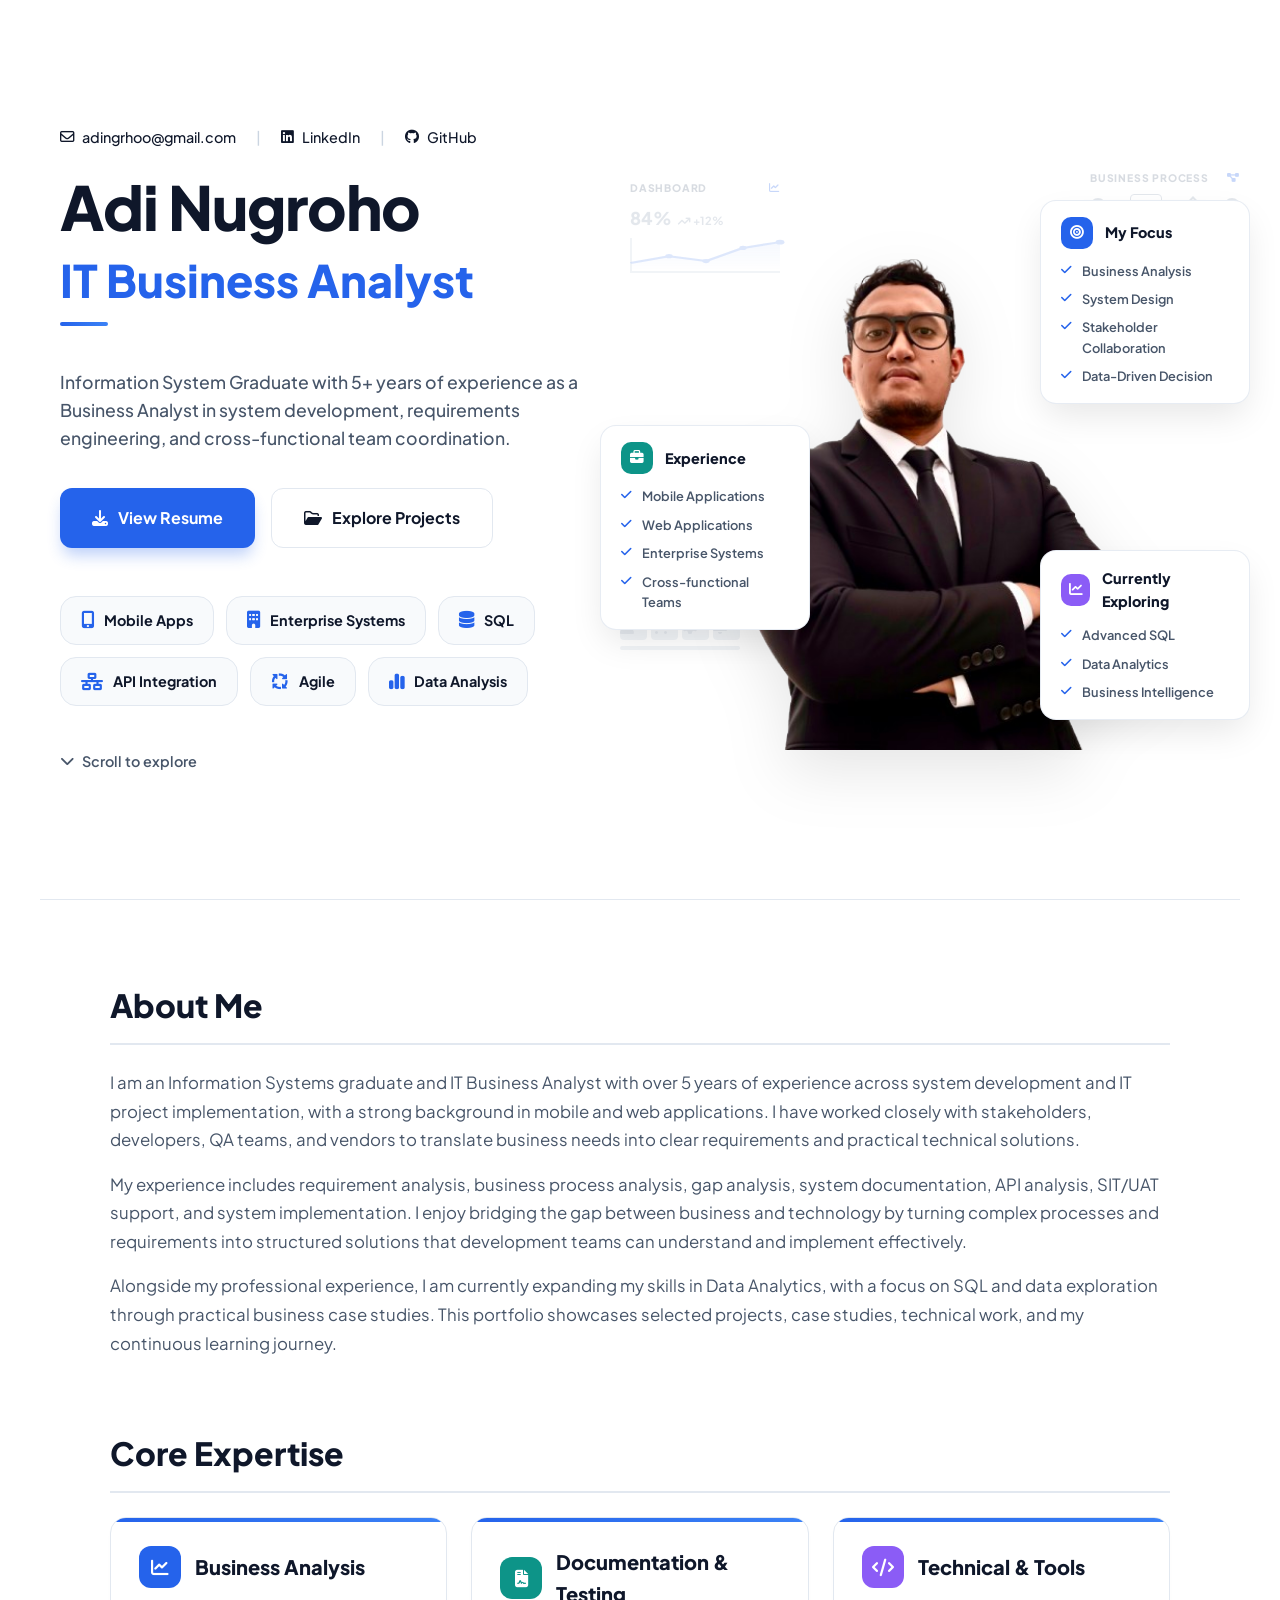
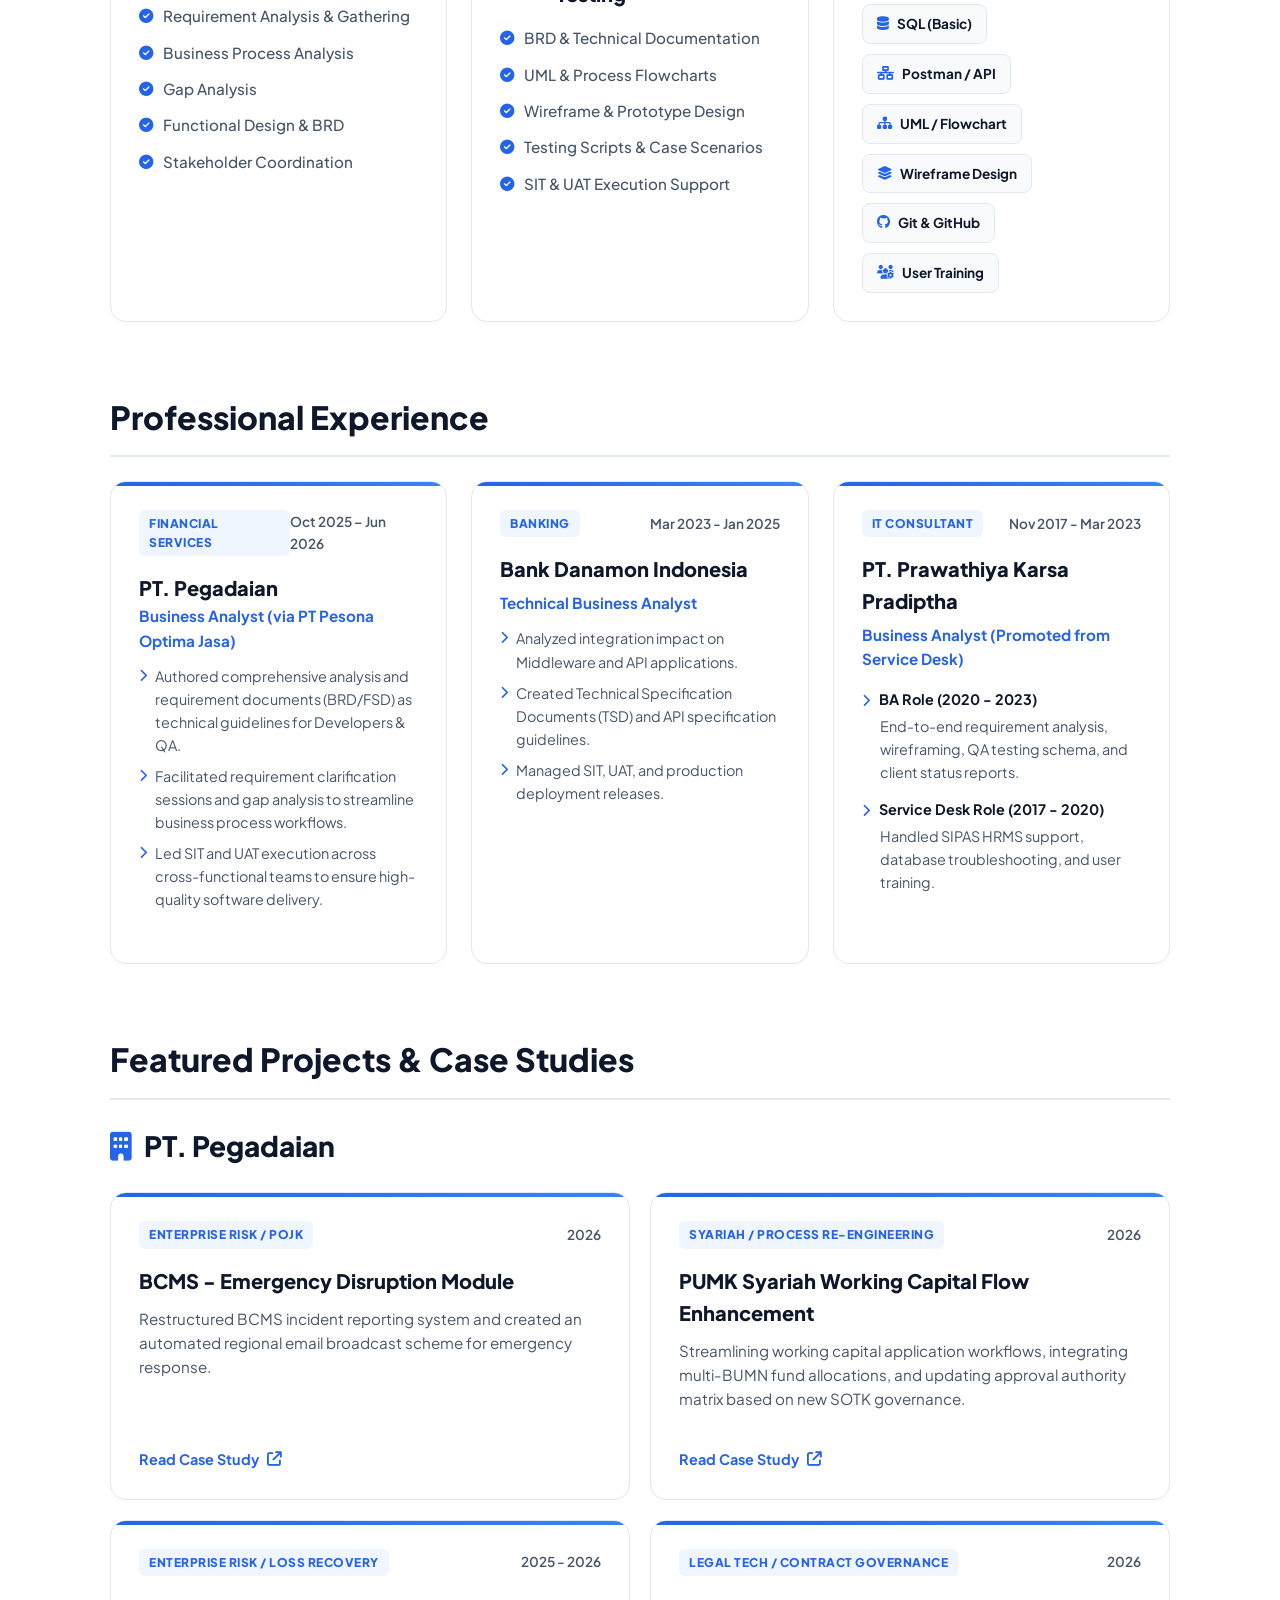
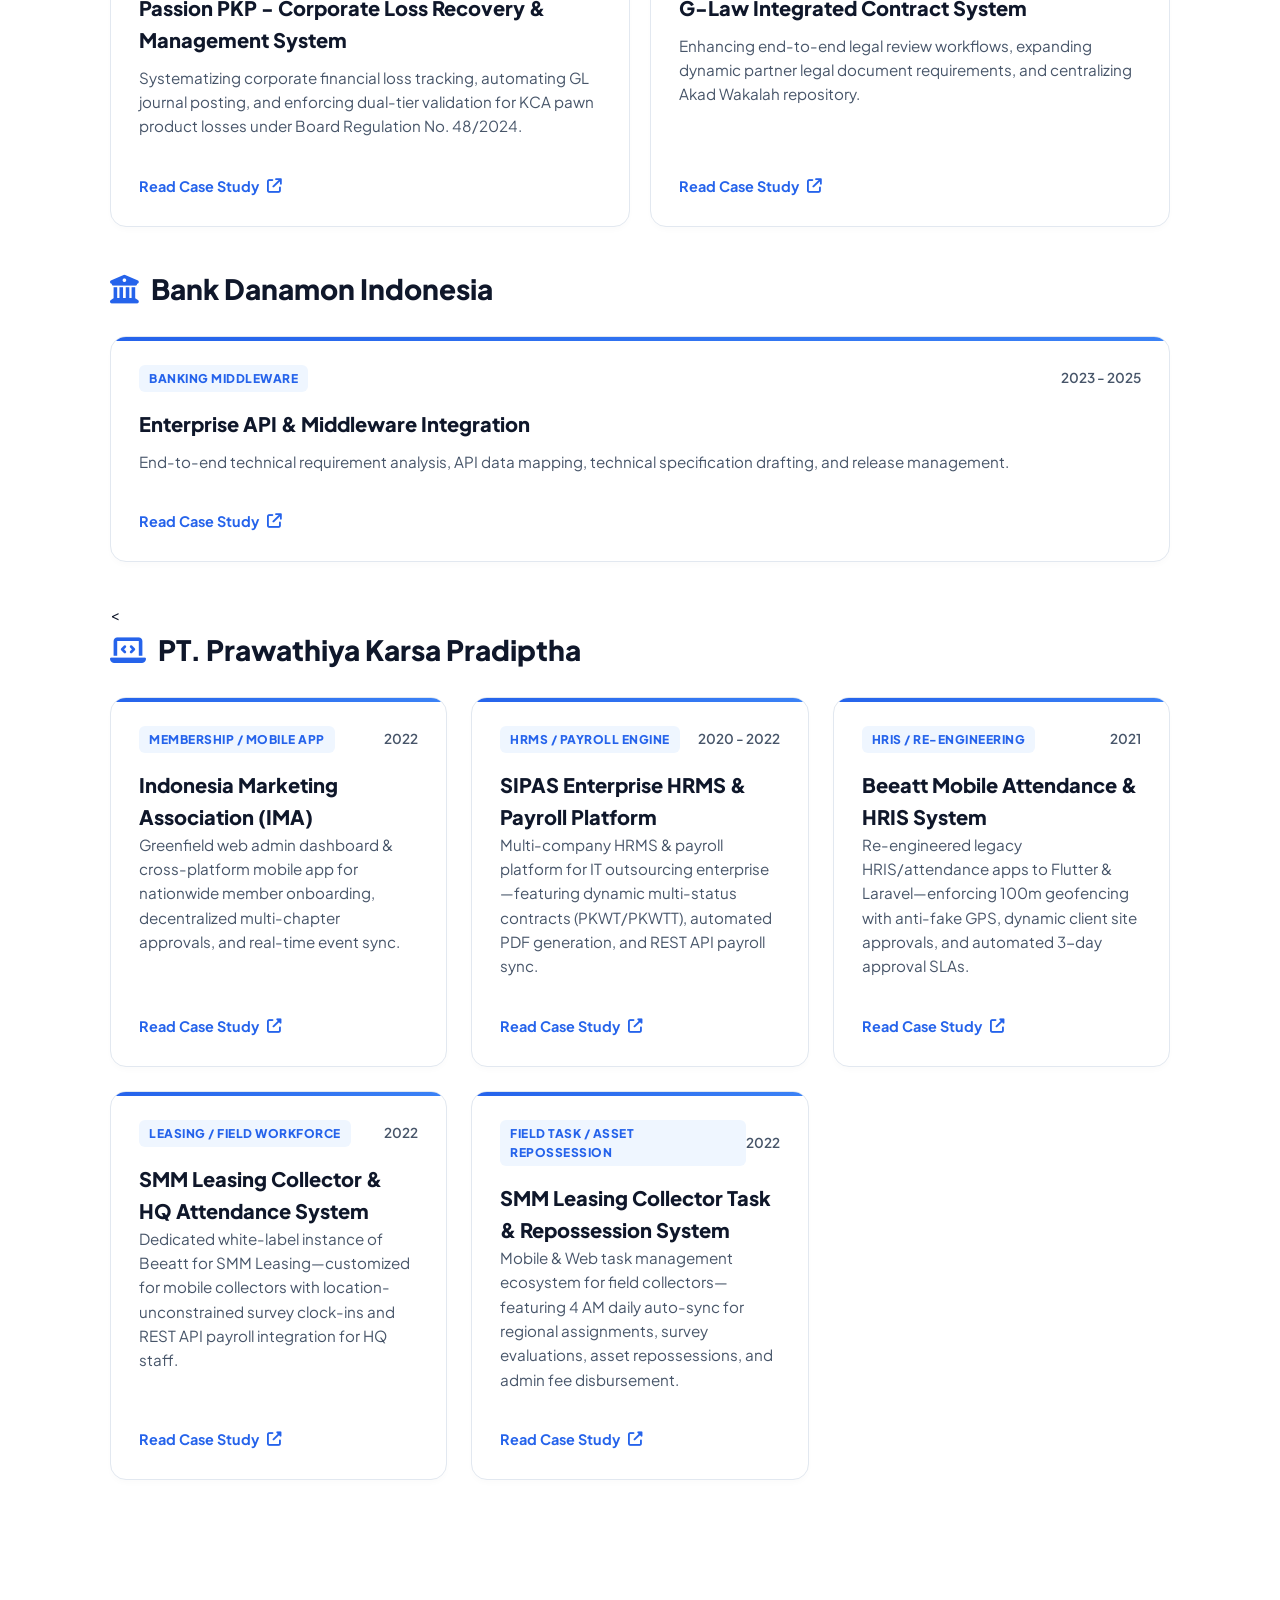
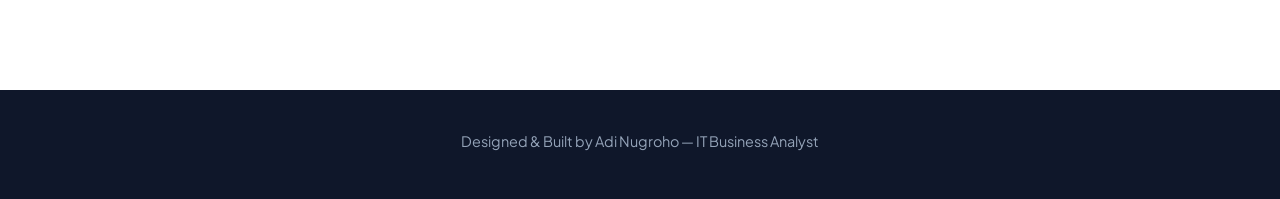
==== commit dec0b6a8: "ubah foto adi" ====
--- a/index.html
+++ b/index.html
@@ -240,7 +240,7 @@
           >
         </div>
 
-        <img src="assets/img/banner/adi.jpg" alt="Adi Nugroho" class="character-img" />
+        <img src="assets/img/banner/adi.png" alt="Adi Nugroho" class="character-img" />
 
         <div class="floating-card card-focus">
           <div class="card-title-box">
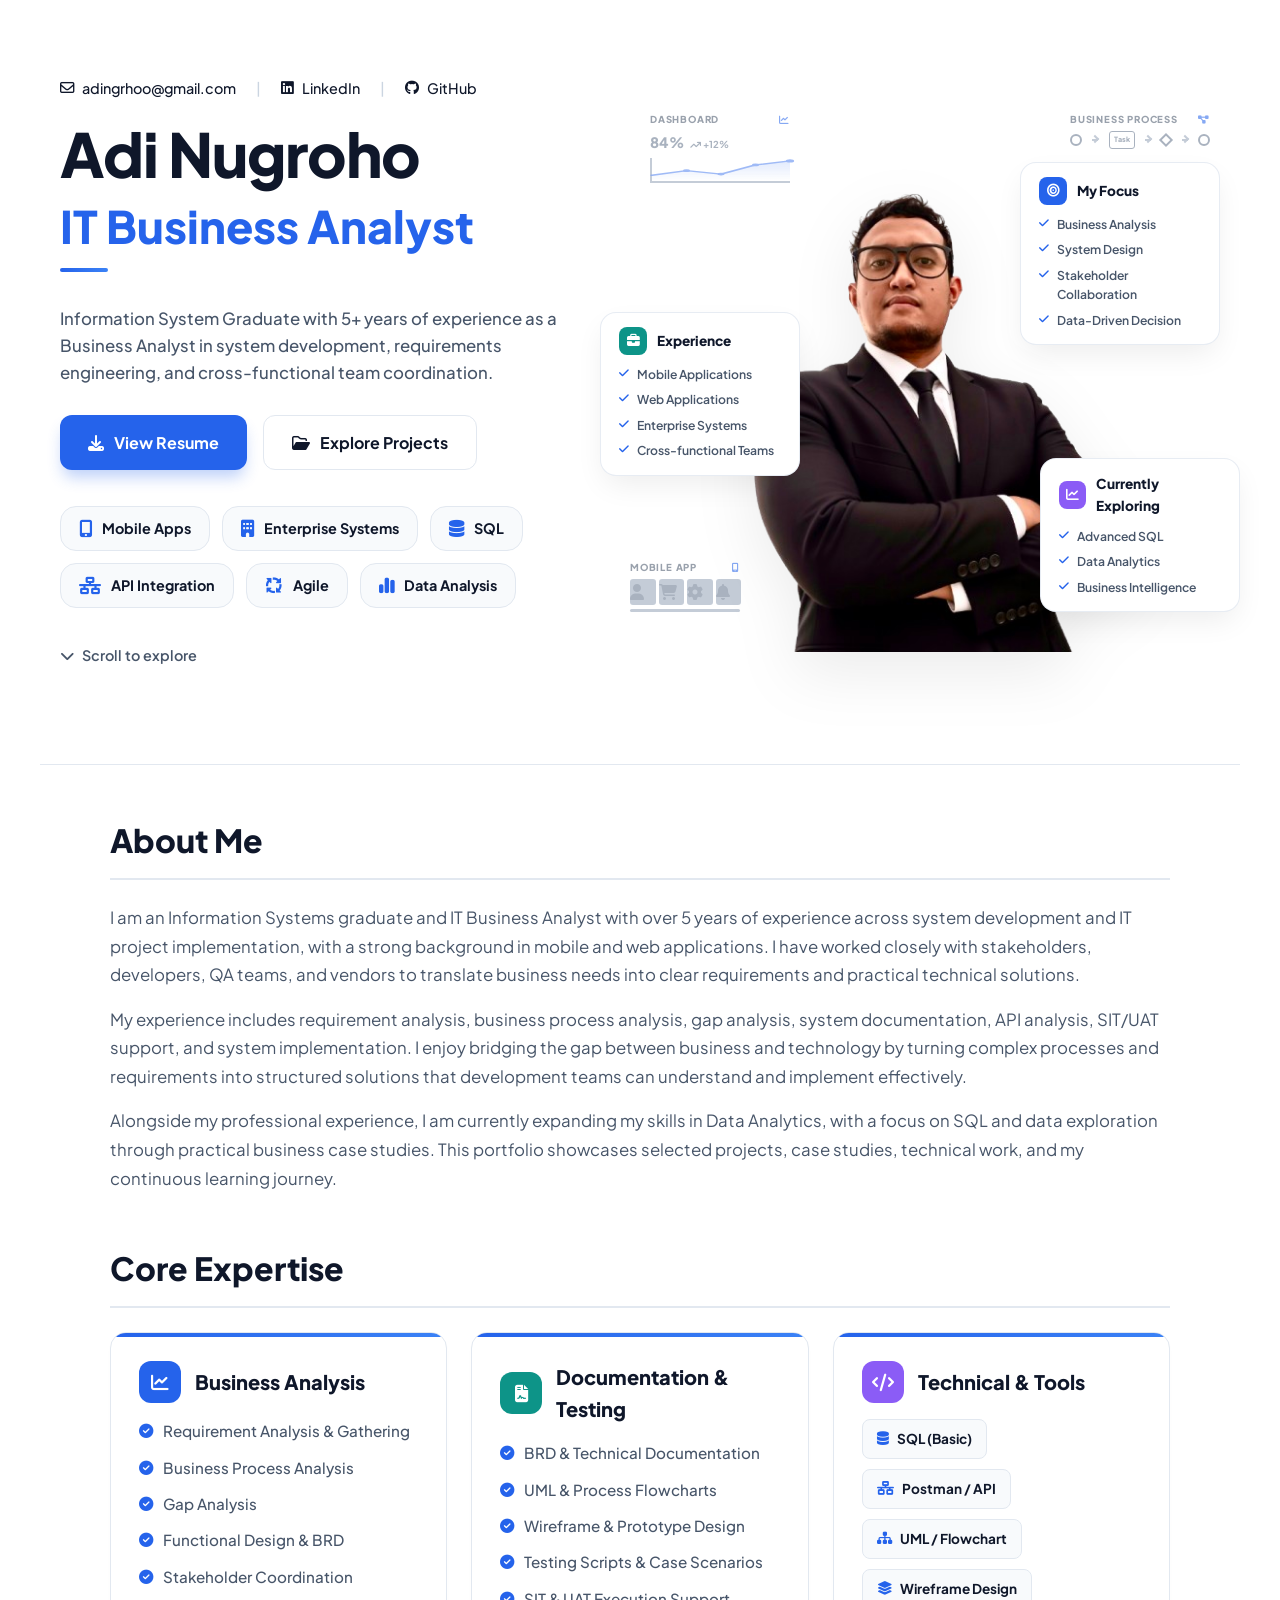
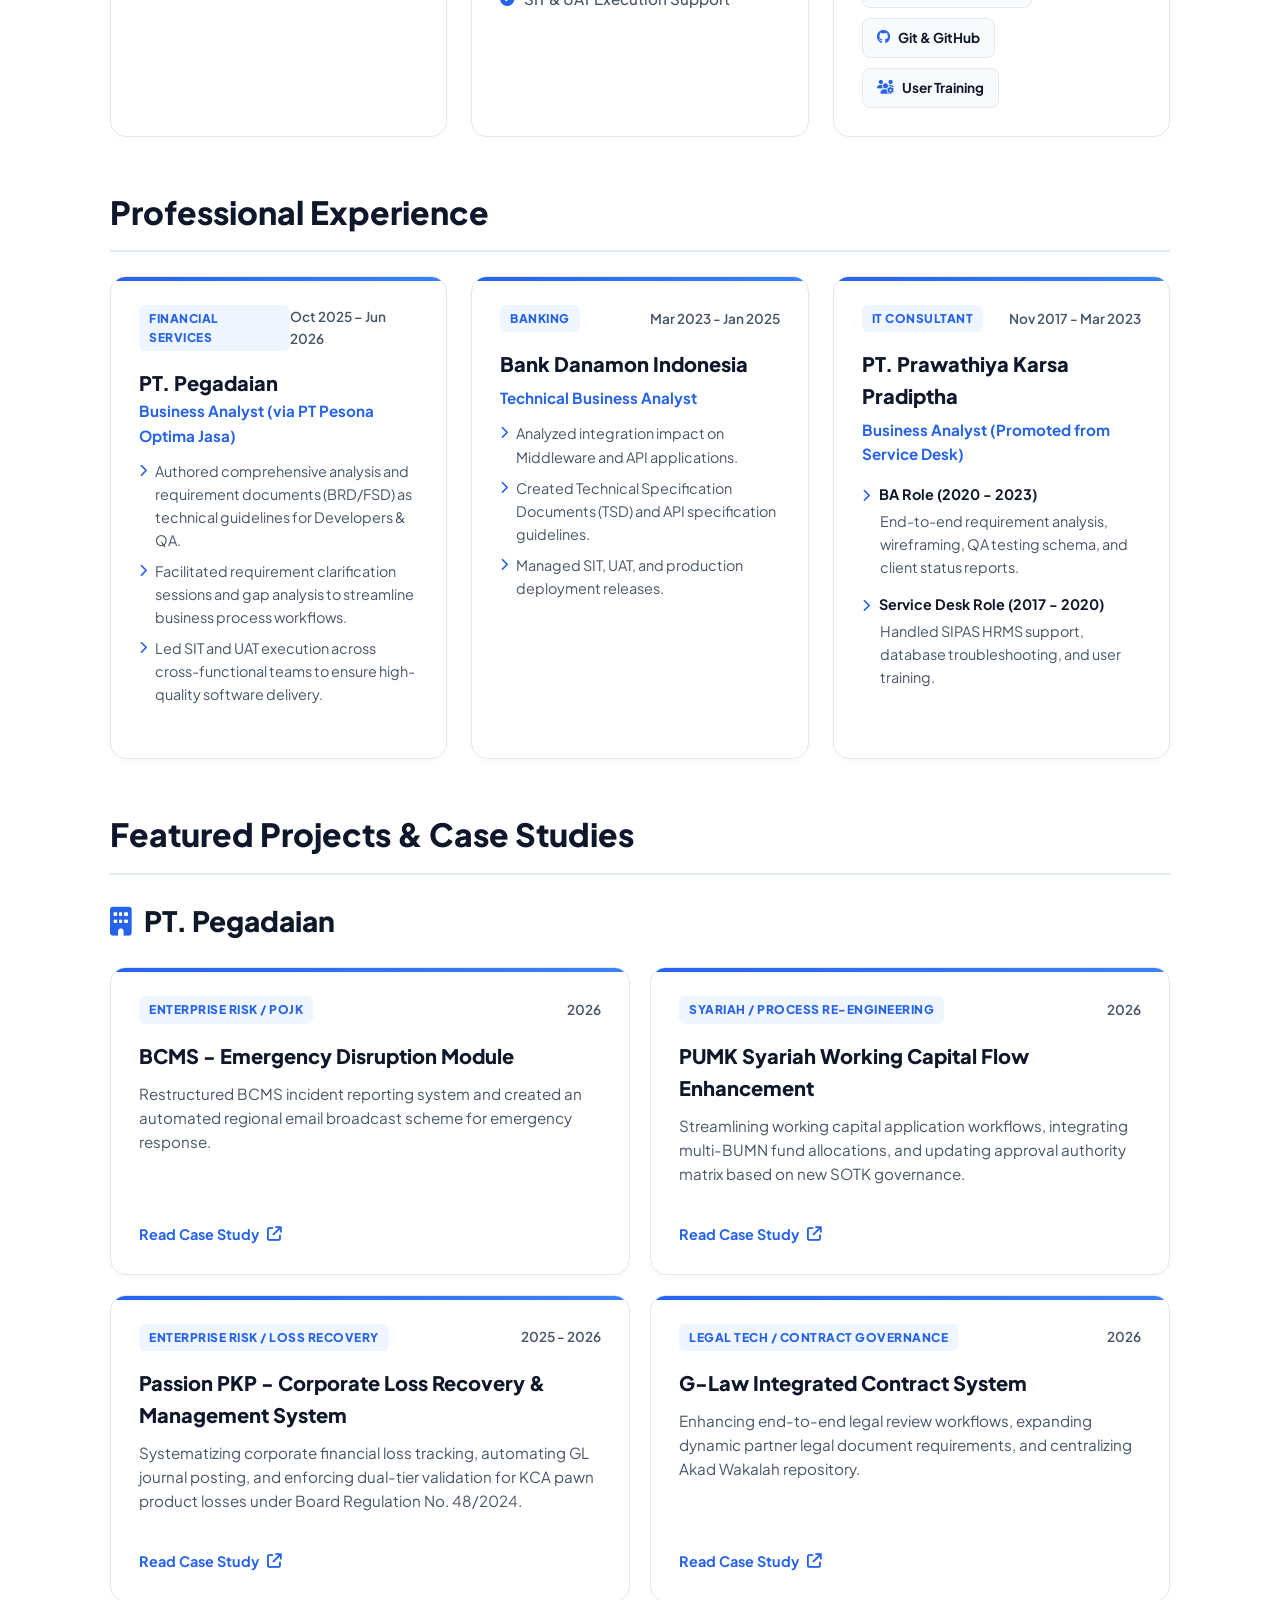
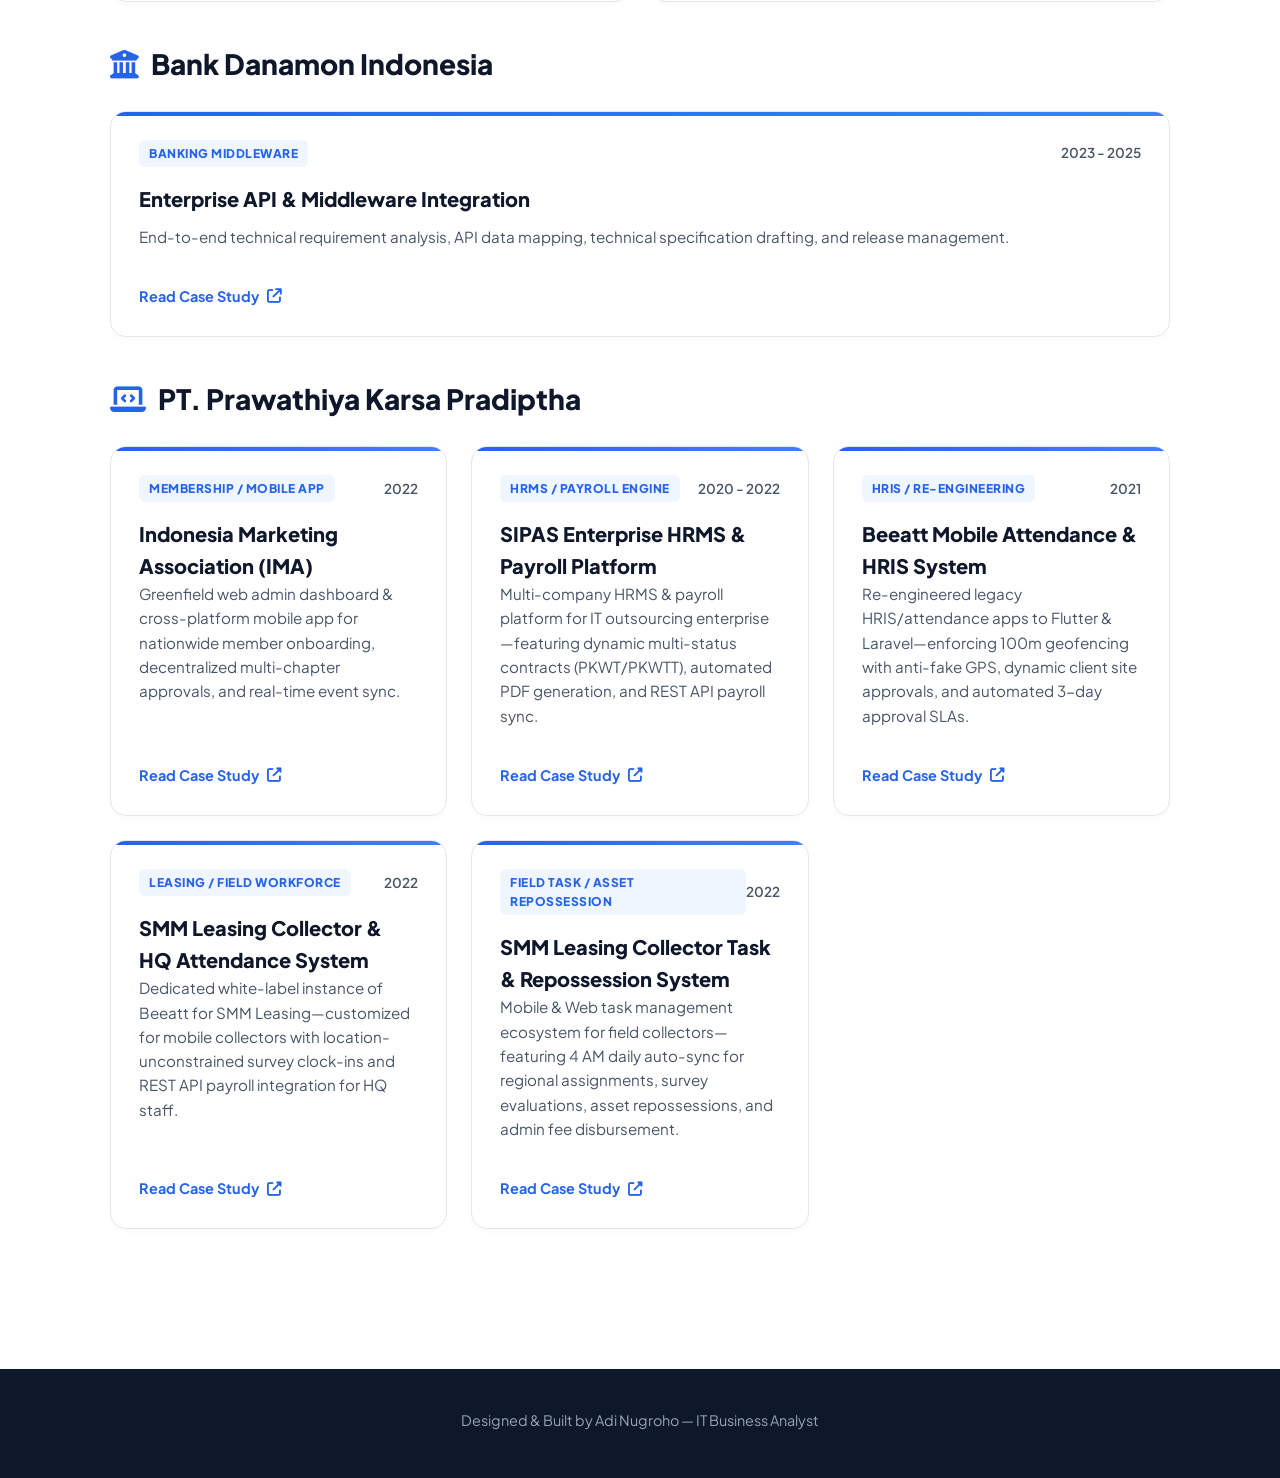
==== commit 3661f8e7: "delete < in project prawathiya" ====
--- a/index.html
+++ b/index.html
@@ -756,7 +756,6 @@
         </div>
 
         <!-- PT PRAWATHIYA KARSA PRADIPTHA -->
-        <<!-- PT PRAWATHIYA KARSA PRADIPTHA -->
         <h3
           style="
             font-size: 1.75rem;
--- a/style.css
+++ b/style.css
@@ -9,7 +9,7 @@
     --bg-light: #f8fafc;
     --badge-bg: #eff6ff;
     --border-color: #e2e8f0;
-    --card-shadow: 0 15px 35px -5px rgba(0, 0, 0, 0.1);
+    --card-shadow: 0 12px 30px -5px rgba(0, 0, 0, 0.08);
     --gradient-accent: linear-gradient(90deg, #2563eb 0%, #3b82f6 100%);
 }
 
@@ -31,16 +31,16 @@
 }
 
 /* ===========================
-   HERO SECTION (LAYOUT UTAMA)
+   HERO SECTION (LAYOUT UTAMA - DIREKATKAN JARAKNYA)
 =========================== */
 .hero-section {
     display: flex;
-    align-items: center; /* Kunci vertikal di tengah */
+    align-items: center;
     justify-content: space-between;
-    min-height: 100vh; /* Memenuhi tinggi layar */
+    min-height: 85vh; /* Dikurangi dari 100vh agar jarak ke section bawah lebih rapat */
     max-width: 1200px;
     margin: 0 auto;
-    padding: 0 20px;
+    padding: 20px 20px 40px 20px;
     border-bottom: 1px solid var(--border-color);
     background-color: #ffffff;
 }
@@ -49,11 +49,11 @@
 .hero-left {
     flex: 1;
     max-width: 50%;
-    padding-right: 40px; /* Jarak antara teks dan gambar */
+    padding-right: 40px;
     display: flex;
     flex-direction: column;
     justify-content: center;
-    gap: 24px;
+    gap: 20px;
 }
 
 .top-nav {
@@ -93,7 +93,7 @@
     font-size: 0.75rem;
     font-weight: 800;
     letter-spacing: 0.8px;
-    margin-bottom: 24px;
+    margin-bottom: 20px;
 }
 
 .role-badge .dot {
@@ -116,7 +116,7 @@
     font-size: 2.8rem;
     font-weight: 800;
     color: var(--primary-blue);
-    margin-bottom: 24px;
+    margin-bottom: 20px;
     position: relative;
     display: inline-block;
 }
@@ -133,21 +133,21 @@
 }
 
 .description {
-    font-size: 1.1rem;
+    font-size: 1.05rem;
     color: var(--text-muted);
     line-height: 1.6;
-    margin-top: 28px;
-    margin-bottom: 36px;
+    margin-top: 24px;
+    margin-bottom: 28px;
     font-weight: 500;
 }
 
-.cta-buttons { display: flex; gap: 16px; margin-bottom: 48px; }
+.cta-buttons { display: flex; gap: 16px; margin-bottom: 36px; }
 
 .btn {
     display: inline-flex;
     align-items: center;
     gap: 10px;
-    padding: 16px 32px;
+    padding: 14px 28px;
     border-radius: 12px;
     font-weight: 700;
     font-size: 1rem;
@@ -187,7 +187,7 @@
     gap: 10px;
     background-color: var(--bg-light);
     border: 1px solid var(--border-color);
-    padding: 12px 20px;
+    padding: 10px 18px;
     border-radius: 16px;
     font-size: 0.9rem;
     font-weight: 700;
@@ -203,105 +203,105 @@
     color: var(--text-muted);
     font-size: 0.9rem;
     font-weight: 600;
-    margin-top: 20px;
+    margin-top: 16px;
 }
 
 /* =========================================================
-   SISI KANAN (KANVAS FOTO & KARTU DIKUNCI 600px)
+   SISI KANAN (VEKTOR LEBIH CERAH & POSISI MOBILE APP DITURUNKAN)
 ========================================================= */
 .hero-right {
     flex: 1;
     max-width: 50%;
-    height: 600px; /* Kunci tinggi kanvas agar elemen tidak berserakan */
+    height: 560px; /* Disesuaikan agar lebih padat */
     position: relative;
     background-color: transparent;
     display: flex;
-    align-items: flex-end; /* Menahan dasar foto ke bawah kanvas */
+    align-items: flex-end;
     justify-content: center;
     overflow: visible;
 }
 
-/* FOTO UTAMA */
+/* LAYER 1: VEKTOR LATAR BELAKANG (Opacity dinaikkan jadi 0.55 agar lebih cerah) */
+.bg-vector {
+    position: absolute;
+    background: transparent;
+    border: none;
+    box-shadow: none;
+    color: #64748b;
+    z-index: 1;
+    opacity: 0.55; 
+    pointer-events: none;
+}
+
+.vec-title {
+    font-size: 0.6rem;
+    font-weight: 800;
+    letter-spacing: 0.8px;
+    color: #475569;
+    margin-bottom: 4px;
+    text-transform: uppercase;
+    display: flex;
+    align-items: center;
+    justify-content: space-between;
+}
+
+.vec-dashboard { top: 20px; left: 10px; width: 140px; }
+.dash-trend-box { display: flex; flex-direction: column; gap: 4px; }
+.dash-metric { display: flex; align-items: baseline; gap: 6px; }
+.dash-num { font-size: 0.9rem; font-weight: 800; color: inherit; }
+.dash-growth { font-size: 0.6rem; font-weight: 700; color: inherit; }
+
+.chart-container {
+    position: relative;
+    width: 100%;
+    height: 25px;
+    background: transparent;
+    border-left: 2px solid #94a3b8;
+    border-bottom: 2px solid #94a3b8;
+}
+
+.dash-svg-chart { width: 100%; height: 100%; overflow: visible; opacity: 0.8; }
+
+.vec-process { top: 20px; right: 10px; width: 140px; }
+.bpmn-diagram { display: flex; align-items: center; justify-content: space-between; gap: 4px; margin-top: 4px; }
+.bpmn-node { display: flex; align-items: center; justify-content: center; }
+.bpmn-start { width: 12px; height: 12px; border-radius: 50%; border: 2px solid #64748b; }
+.bpmn-task { padding: 2px 4px; border: 1px solid #64748b; border-radius: 3px; font-size: 0.45rem; font-weight: 800; }
+.bpmn-gateway { width: 10px; height: 10px; border: 2px solid #64748b; transform: rotate(45deg); }
+.bpmn-end { width: 12px; height: 12px; border-radius: 50%; border: 2px solid #64748b; }
+.bpmn-arrow { width: 6px; height: 2px; background: #94a3b8; position: relative; }
+.bpmn-arrow::after { content: ''; position: absolute; right: 0; top: -3px; border: solid #94a3b8; border-width: 0 2px 2px 0; display: inline-block; padding: 2px; transform: rotate(-45deg); }
+
+/* Vektor Mobile App diturunkan posisinya (bottom dikurangi) agar keluar dari area tangan */
+.vec-mobile { bottom: 40px; left: -10px; width: 110px; }
+.mobile-interface { display: flex; flex-direction: column; gap: 4px; }
+.app-grid { display: grid; grid-template-columns: repeat(4, 1fr); gap: 3px; }
+.app-icon-item { aspect-ratio: 1; border-radius: 3px; background: #94a3b8; }
+.mobile-bar-sim { height: 3px; width: 100%; background: #94a3b8; border-radius: 2px; }
+
+.vec-api { bottom: 40px; right: 10px; width: 90px; }
+
+/* LAYER 2: FOTO UTAMA */
 .character-img {
-    height: 100%; /* Mengikuti tinggi 600px kanvas */
+    height: 100%;
     width: auto;
     object-fit: contain;
     object-position: bottom center;
     z-index: 2;
     position: relative;
-    display: block;
-    filter: drop-shadow(0px 20px 30px rgba(0, 0, 0, 0.1));
-}
-
-/* LAYER VEKTOR LATAR BELAKANG (WATERMARK EFEK) */
-.bg-vector {
-    position: absolute;
-    background: transparent;
-    border: none;
-    box-shadow: none;
-    color: #94a3b8;
-    z-index: 1;
-    opacity: 0.25; /* Transparan tipis seperti blueprint */
-    pointer-events: none;
-}
-
-.vec-title {
-    font-size: 0.65rem;
-    font-weight: 800;
-    letter-spacing: 0.8px;
-    color: #64748b;
-    margin-bottom: 8px;
-    text-transform: uppercase;
-    display: flex;
-    align-items: center;
-    justify-content: space-between;
-}
-
-.vec-dashboard { top: 30px; left: -10px; width: 150px; }
-.dash-trend-box { display: flex; flex-direction: column; gap: 6px; }
-.dash-metric { display: flex; align-items: baseline; gap: 6px; }
-.dash-num { font-size: 1.1rem; font-weight: 800; color: inherit; }
-.dash-growth { font-size: 0.7rem; font-weight: 700; color: inherit; }
-
-.chart-container {
-    position: relative;
-    width: 100%;
-    height: 35px;
-    background: transparent;
-    border-left: 2px solid #cbd5e1;
-    border-bottom: 2px solid #cbd5e1;
-}
-
-.dash-svg-chart { width: 100%; height: 100%; overflow: visible; opacity: 0.6; }
-
-.vec-process { top: 20px; right: -20px; width: 150px; }
-.bpmn-diagram { display: flex; align-items: center; justify-content: space-between; gap: 4px; margin-top: 4px; }
-.bpmn-node { display: flex; align-items: center; justify-content: center; }
-.bpmn-start { width: 16px; height: 16px; border-radius: 50%; border: 2px solid #94a3b8; }
-.bpmn-task { padding: 4px 6px; border: 1px solid #94a3b8; border-radius: 4px; font-size: 0.5rem; font-weight: 800; }
-.bpmn-gateway { width: 14px; height: 14px; border: 2px solid #94a3b8; transform: rotate(45deg); }
-.bpmn-end { width: 16px; height: 16px; border-radius: 50%; border: 3px solid #94a3b8; }
-.bpmn-arrow { width: 10px; height: 2px; background: #cbd5e1; position: relative; }
-.bpmn-arrow::after { content: ''; position: absolute; right: 0; top: -3px; border: solid #cbd5e1; border-width: 0 2px 2px 0; display: inline-block; padding: 2px; transform: rotate(-45deg); }
-
-.vec-mobile { bottom: 100px; left: -20px; width: 120px; }
-.mobile-interface { display: flex; flex-direction: column; gap: 6px; }
-.app-grid { display: grid; grid-template-columns: repeat(4, 1fr); gap: 4px; }
-.app-icon-item { aspect-ratio: 1; border-radius: 4px; background: #cbd5e1; }
-.mobile-bar-sim { height: 4px; width: 100%; background: #cbd5e1; border-radius: 2px; }
-
-.vec-api { bottom: 60px; right: 0px; width: 100px; }
-
-/* KARTU MELAYANG */
+    filter: drop-shadow(0px 20px 30px rgba(0, 0, 0, 0.08));
+}
+
+/* LAYER 3: KARTU MELAYANG */
 .floating-card {
     position: absolute;
     background: #ffffff;
-    padding: 16px 20px;
+    padding: 14px 18px;
     border-radius: 16px;
-    box-shadow: var(--card-shadow);
+    box-shadow: 0 12px 30px -5px rgba(0, 0, 0, 0.08);
     border: 1px solid rgba(226, 232, 240, 0.8);
     z-index: 3;
-    width: 210px;
+    width: 200px;
     transition: transform 0.2s ease;
 }
 
@@ -312,22 +312,22 @@
 .card-title-box {
     display: flex;
     align-items: center;
-    gap: 12px;
-    margin-bottom: 12px;
-    font-weight: 800;
-    font-size: 0.9rem;
+    gap: 10px;
+    margin-bottom: 10px;
+    font-weight: 800;
+    font-size: 0.85rem;
     color: var(--text-dark);
 }
 
 .card-icon {
-    width: 32px;
-    height: 32px;
-    border-radius: 10px;
+    width: 28px;
+    height: 28px;
+    border-radius: 8px;
     display: flex;
     align-items: center;
     justify-content: center;
     color: white;
-    font-size: 0.85rem;
+    font-size: 0.8rem;
 }
 
 .icon-blue { background-color: #2563eb; }
@@ -336,21 +336,21 @@
 
 .floating-card ul { list-style: none; }
 .floating-card ul li {
-    font-size: 0.8rem;
-    color: var(--text-muted);
-    margin-bottom: 8px;
+    font-size: 0.76rem;
+    color: var(--text-muted);
+    margin-bottom: 6px;
     display: flex;
     align-items: flex-start;
-    gap: 10px;
+    gap: 8px;
     font-weight: 600;
 }
 .floating-card ul li:last-child { margin-bottom: 0; }
-.floating-card ul li i { color: var(--primary-blue); font-size: 0.75rem; margin-top: 3px; }
-
-/* Koordinat Kartu Presisi (Berpatokan pada Kanvas 600px) */
-.card-focus      { top: 50px; right: -30px; }
-.card-experience { bottom: 120px; left: -40px; }
-.card-exploring  { bottom: 30px; right: -30px; }
+.floating-card ul li i { color: var(--primary-blue); font-size: 0.7rem; margin-top: 3px; }
+
+/* Koordinat Kartu Melayang */
+.card-focus      { top: 70px; right: 0px; }
+.card-experience { top: 220px; left: -40px; }
+.card-exploring  { bottom: 40px; right: -20px; }
 
 
 /* ===========================
@@ -359,10 +359,10 @@
 .container {
     max-width: 1100px;
     margin: 0 auto;
-    padding: 80px 20px;
-}
-
-section { margin-bottom: 70px; }
+    padding: 50px 20px; /* Dirapatkan jarak atasnya */
+}
+
+section { margin-bottom: 50px; } /* Dirapatkan jarak antar section */
 section h2 {
     font-size: 2rem;
     font-weight: 800;
@@ -559,7 +559,7 @@
     color: #94a3b8;
     text-align: center;
     padding: 40px 20px;
-    margin-top: 60px;
+    margin-top: 40px;
     font-size: 0.9rem;
     width: 100%;
 }
@@ -589,7 +589,7 @@
 
     .hero-right {
         height: 500px !important;
-        align-items: center; /* Center on mobile instead of bottom */
+        align-items: center;
     }
 
     .hero-right .bg-vector {
